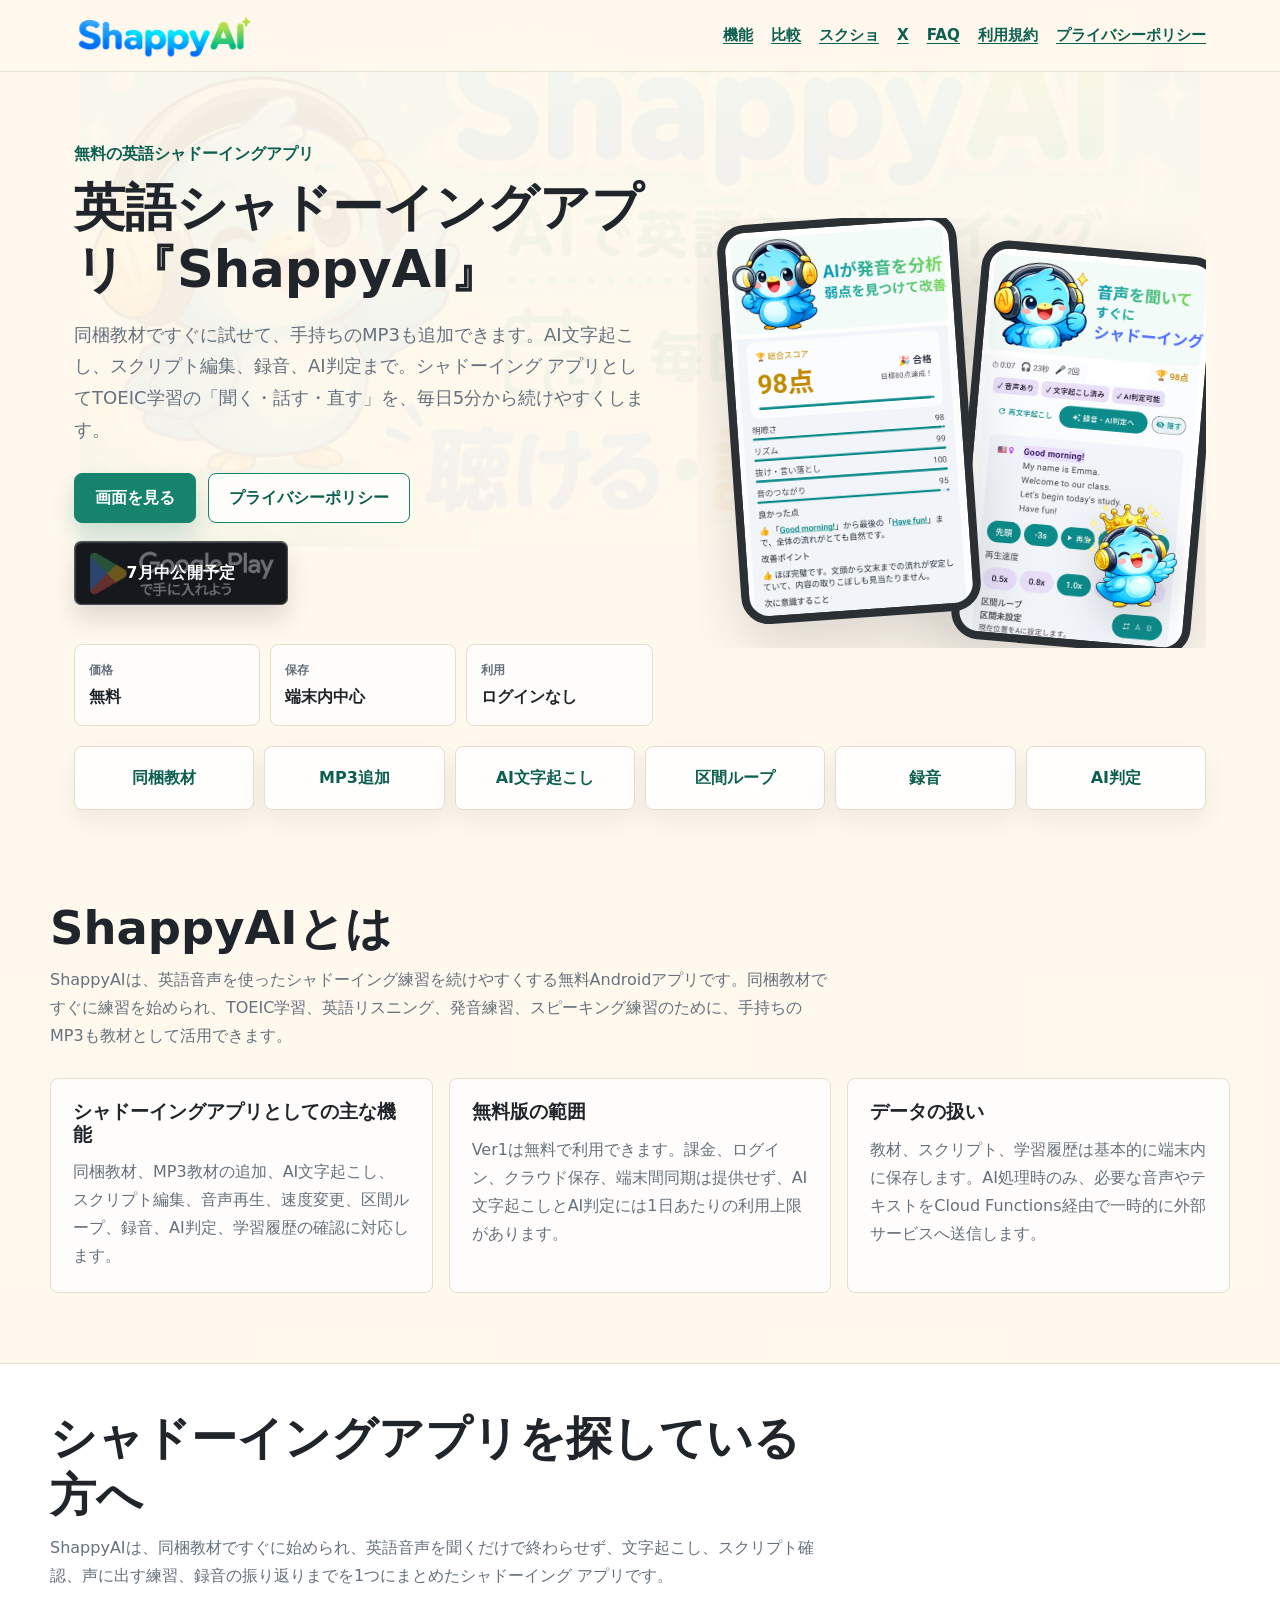
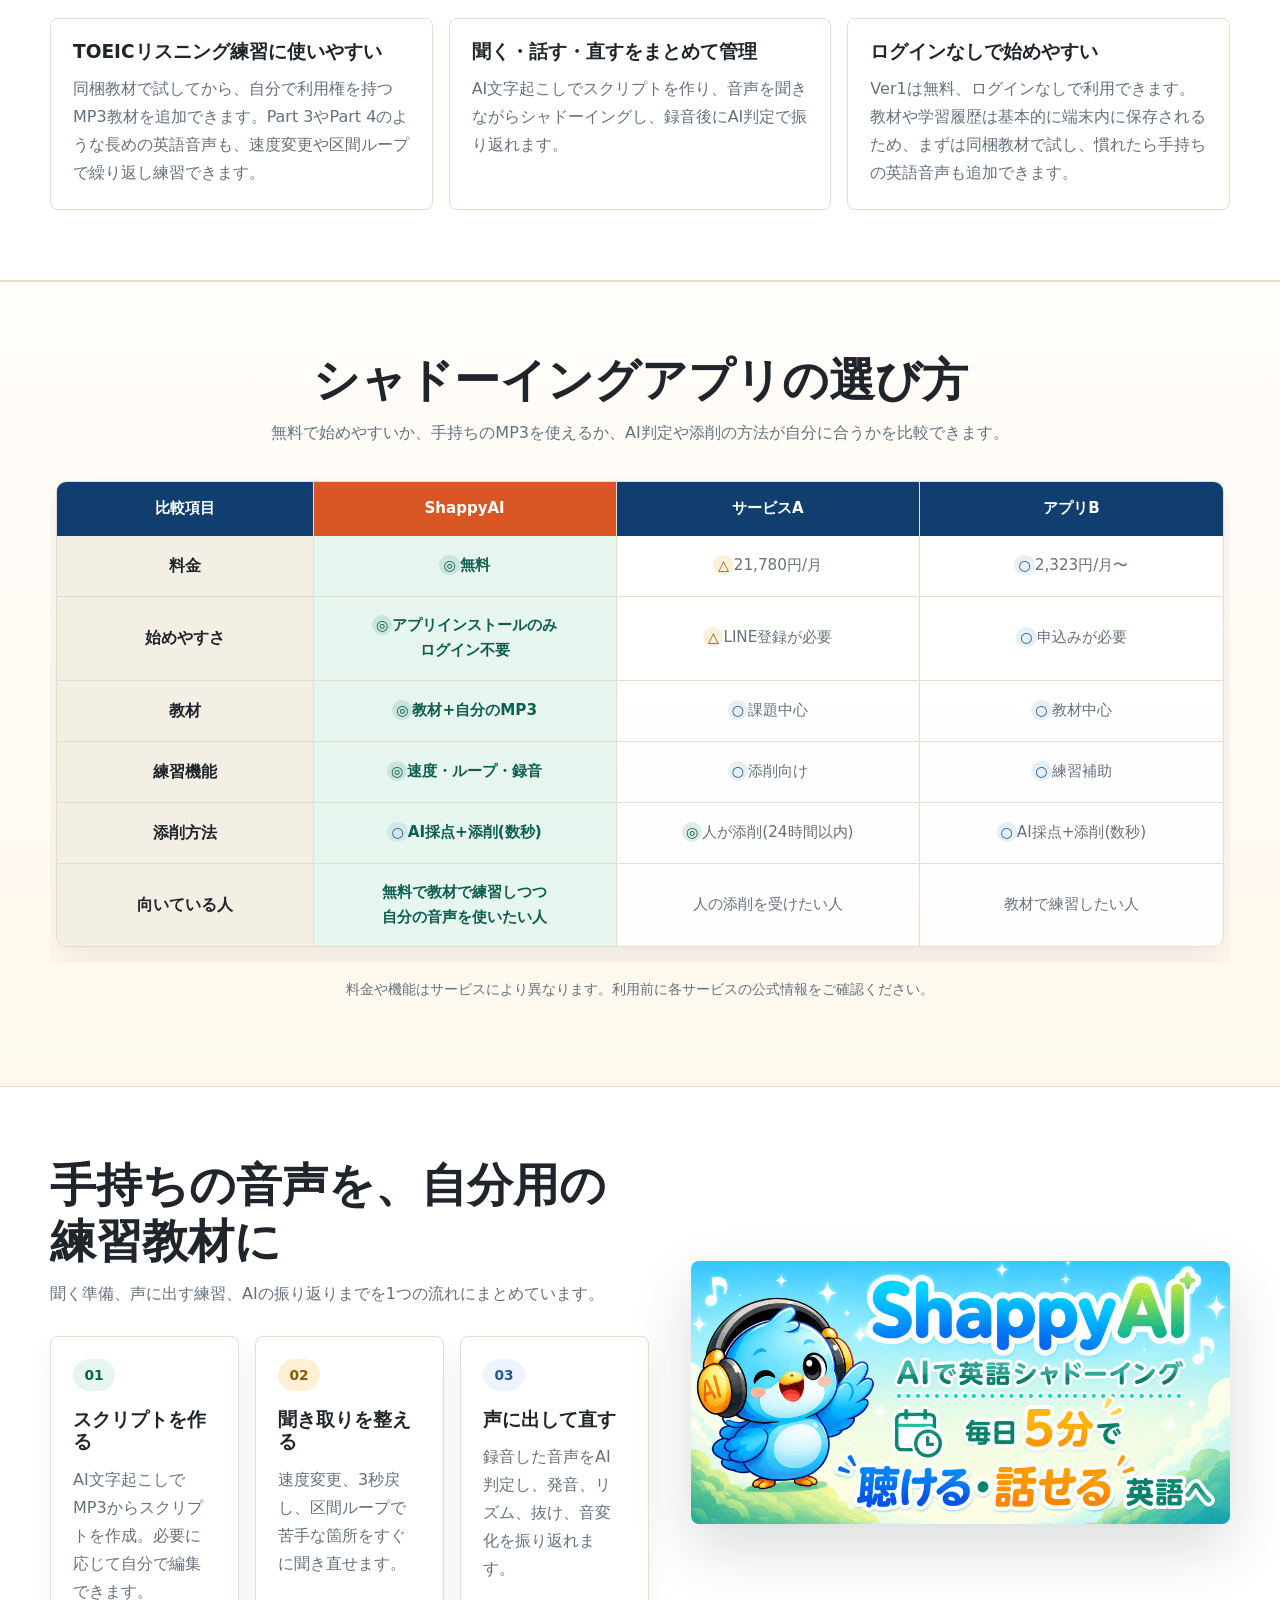
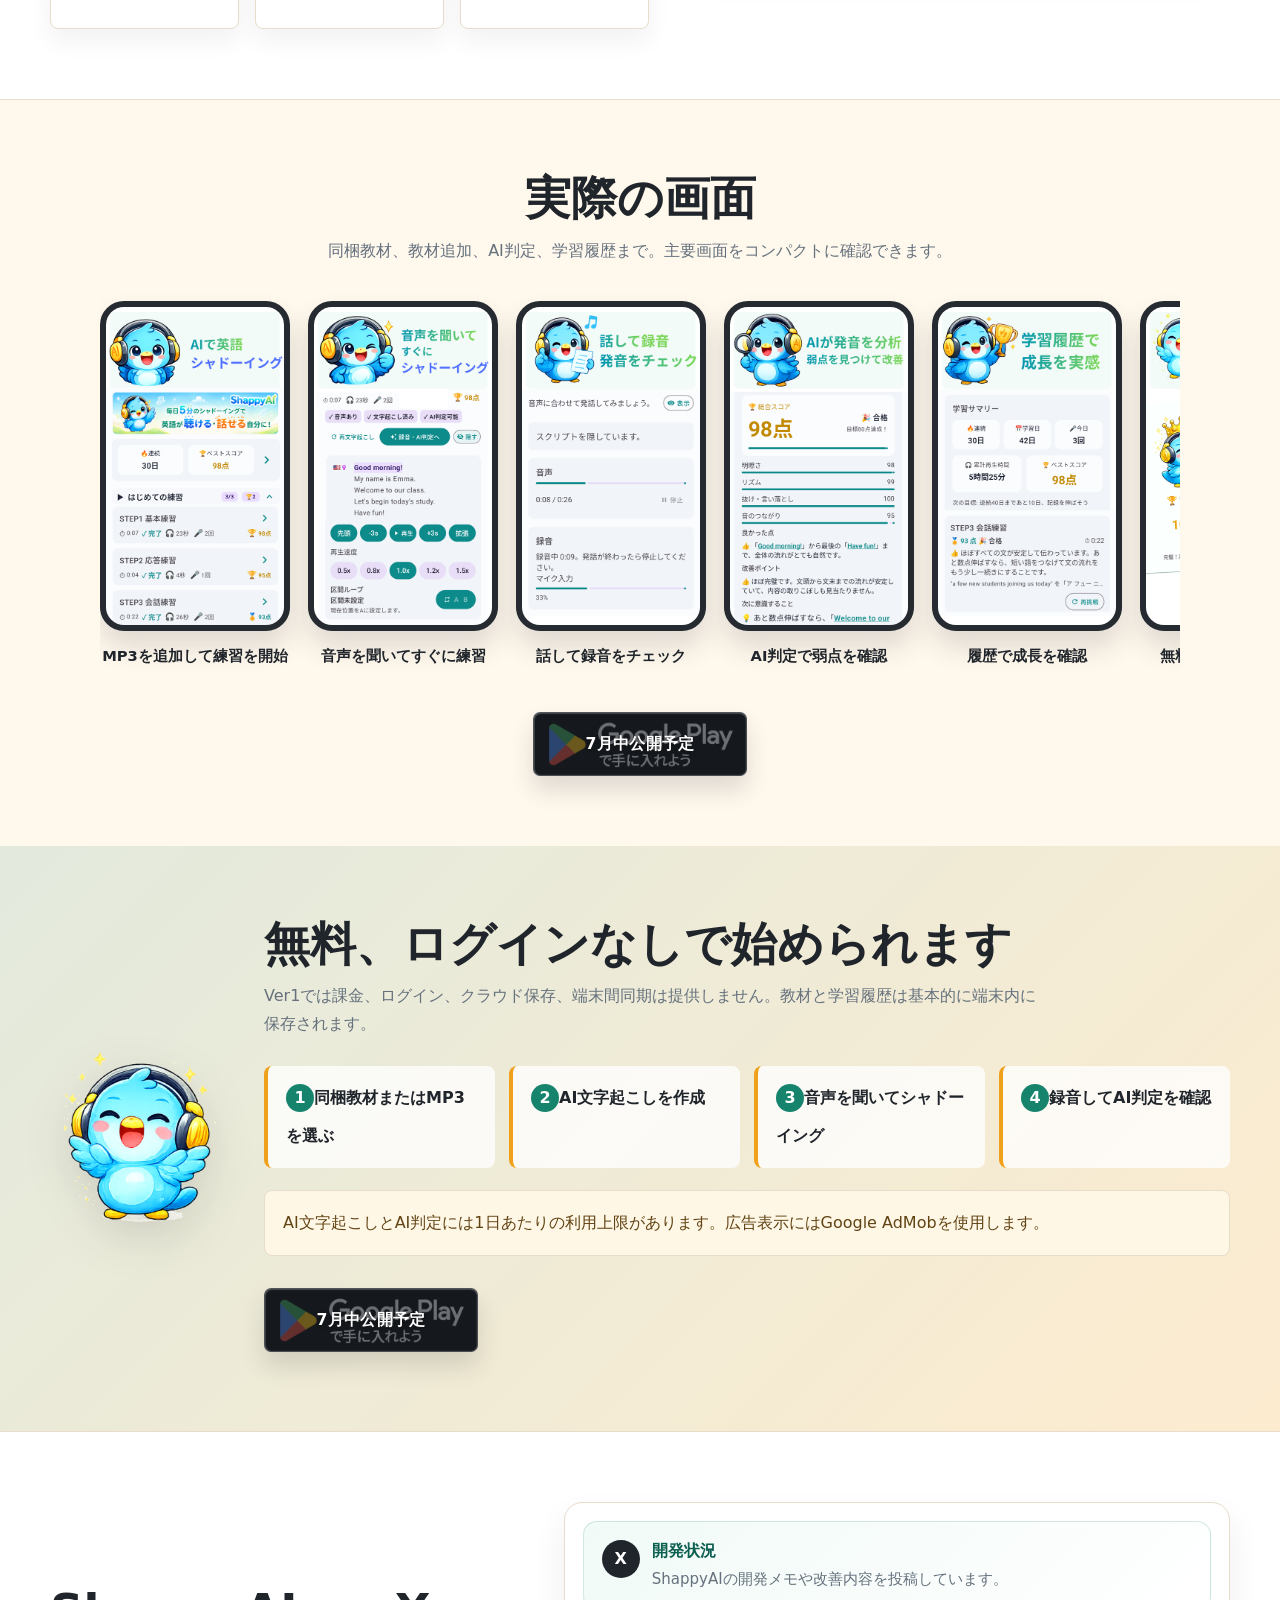
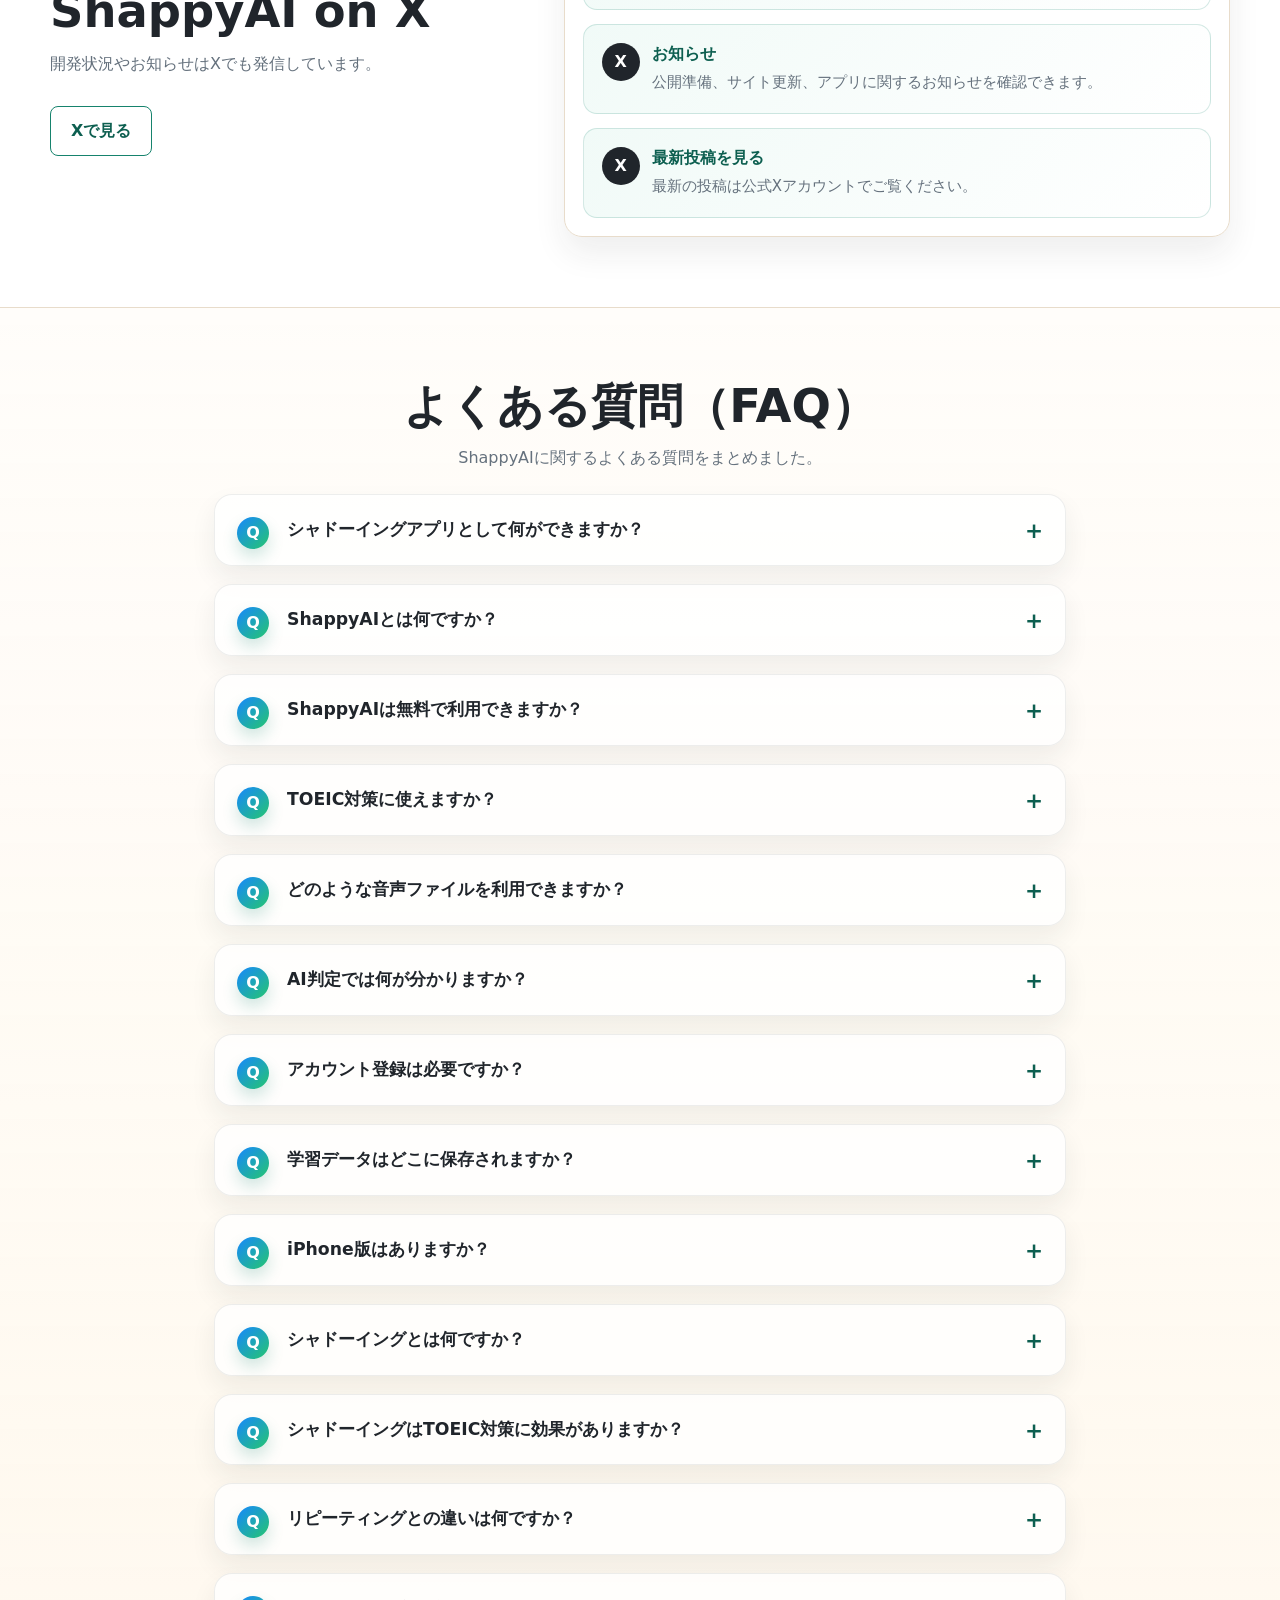
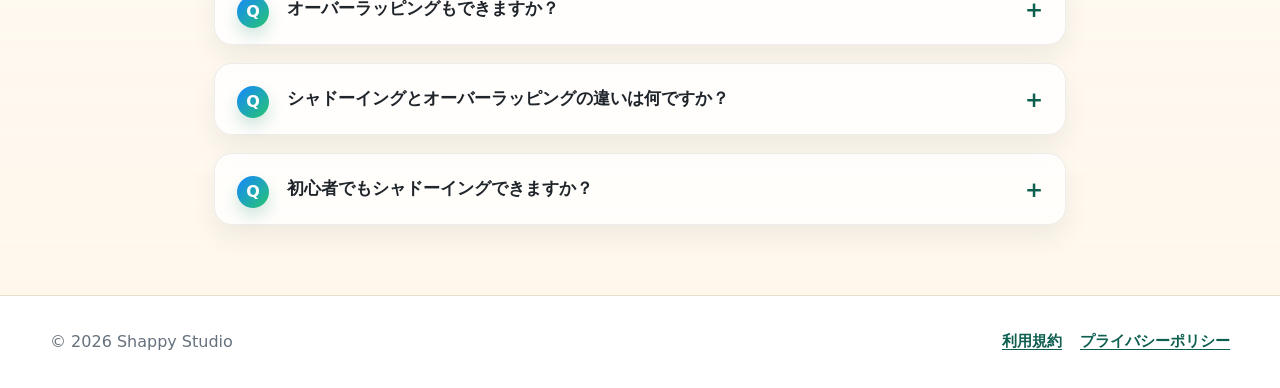
==== index.html @ b1303ec5 "Google Play公開予定バッジを追加" ====
<!doctype html>
<html lang="ja">
  <head>
    <meta charset="utf-8">
    <meta name="viewport" content="width=device-width, initial-scale=1">
    <title>無料の英語シャドーイングアプリ ShappyAI | AI判定でリスニング練習</title>
    <meta name="description" content="ShappyAIは、同梱教材やMP3で英語シャドーイングを練習できる無料アプリです。AI判定を活用しながらリスニング力や発音を改善できます。TOEIC・英検・TOEFLなどの英語学習にも活用できます。">
    <meta name="keywords" content="シャドーイングアプリ, シャドーイング アプリ, 英語シャドーイング, TOEICリスニング, 英語リスニングアプリ">
    <link rel="canonical" href="https://shappyai.github.io/site/">
    <link rel="icon" type="image/png" href="favicon.png">
    <meta property="og:type" content="website">
    <meta property="og:site_name" content="ShappyAI">
    <meta property="og:title" content="ShappyAI | 英語シャドーイング練習アプリ">
    <meta property="og:description" content="MP3教材で英語シャドーイング。AI文字起こし、録音、AI判定でTOEICリスニング練習を続けやすくします。">
    <meta property="og:url" content="https://shappyai.github.io/site/">
    <meta property="og:image" content="https://shappyai.github.io/site/assets/feature_graphic.png">
    <meta property="og:image:width" content="1024">
    <meta property="og:image:height" content="500">
    <meta name="twitter:card" content="summary_large_image">
    <meta name="twitter:title" content="ShappyAI | 英語シャドーイング練習アプリ">
    <meta name="twitter:description" content="MP3教材で英語シャドーイング。AI文字起こし、録音、AI判定でTOEICリスニング練習を続けやすくします。">
    <meta name="twitter:image" content="https://shappyai.github.io/site/assets/feature_graphic.png">
    <link rel="stylesheet" href="styles.css">
    <script type="application/ld+json">
      {
        "@context": "https://schema.org",
        "@graph": [
          {
            "@type": "Organization",
            "@id": "https://shappyai.github.io/site/#organization",
            "name": "Shappy Studio",
            "url": "https://shappyai.github.io/site/",
            "logo": "https://shappyai.github.io/site/assets/logo_full.png",
            "email": "shappyai@outlook.com"
          },
          {
            "@type": "WebSite",
            "@id": "https://shappyai.github.io/site/#website",
            "name": "ShappyAI",
            "url": "https://shappyai.github.io/site/",
            "publisher": {
              "@id": "https://shappyai.github.io/site/#organization"
            },
            "inLanguage": "ja"
          },
          {
            "@type": "SoftwareApplication",
            "@id": "https://shappyai.github.io/site/#app",
            "name": "ShappyAI",
            "applicationCategory": "EducationalApplication",
            "operatingSystem": "Android",
            "url": "https://shappyai.github.io/site/",
            "image": "https://shappyai.github.io/site/assets/feature_graphic.png",
            "description": "ShappyAIは、同梱教材やMP3教材を使った英語シャドーイング練習を補助する無料Androidアプリです。AI文字起こし、スクリプト編集、録音、AI判定、学習履歴に対応し、TOEICリスニング学習にも活用できます。",
            "keywords": "シャドーイングアプリ, シャドーイング アプリ, 英語シャドーイング, TOEICリスニング, 英語リスニング",
            "offers": {
              "@type": "Offer",
              "price": "0",
              "priceCurrency": "JPY"
            },
            "publisher": {
              "@id": "https://shappyai.github.io/site/#organization"
            }
          },
          {
            "@type": "FAQPage",
            "@id": "https://shappyai.github.io/site/#faq",
            "mainEntity": [
              {
                "@type": "Question",
                "name": "シャドーイングアプリとして何ができますか？",
                "acceptedAnswer": {
                  "@type": "Answer",
                  "text": "ShappyAIでは、同梱教材、MP3教材の追加、AI文字起こし、スクリプト編集、速度変更、区間ループ、録音、AI判定、学習履歴の確認ができます。英語シャドーイング練習やTOEICリスニング学習を続けやすくするためのアプリです。"
                }
              },
              {
                "@type": "Question",
                "name": "ShappyAIとは何ですか？",
                "acceptedAnswer": {
                  "@type": "Answer",
                  "text": "ShappyAIは、英語シャドーイング練習をサポートするAndroidアプリです。同梱教材ですぐに試せて、MP3教材の追加、AI文字起こし、スクリプト編集、録音、AI判定を利用できます。"
                }
              },
              {
                "@type": "Question",
                "name": "ShappyAIは無料で利用できますか？",
                "acceptedAnswer": {
                  "@type": "Answer",
                  "text": "はい。Ver1は無料で利用できます。AI文字起こしとAI判定には1日あたりの利用上限があります。"
                }
              },
              {
                "@type": "Question",
                "name": "TOEIC対策に使えますか？",
                "acceptedAnswer": {
                  "@type": "Answer",
                  "text": "はい。TOEICのリスニング学習やシャドーイング練習に活用できます。公式問題集や自分で権利を持つ英語音声を教材として利用できます。"
                }
              },
              {
                "@type": "Question",
                "name": "シャドーイングとは何ですか？",
                "acceptedAnswer": {
                  "@type": "Answer",
                  "text": "シャドーイングは、英語音声を聞きながら少し遅れて真似して発話する学習方法です。リスニング力、発音、英語のリズムや音のつながりを身につける練習として広く利用されています。"
                }
              },
              {
                "@type": "Question",
                "name": "シャドーイングとオーバーラッピングの違いは何ですか？",
                "acceptedAnswer": {
                  "@type": "Answer",
                  "text": "オーバーラッピングは、スクリプトを見ながら英語音声に重ねて発話する練習です。シャドーイングは、音声を聞きながら少し遅れて発話する練習です。まずオーバーラッピングで音やリズムに慣れてから、シャドーイングに進むと練習しやすくなります。"
                }
              },
              {
                "@type": "Question",
                "name": "オーバーラッピングもできますか？",
                "acceptedAnswer": {
                  "@type": "Answer",
                  "text": "はい。ShappyAIでは音声を再生しながらスクリプトを確認できるため、オーバーラッピング練習にも活用できます。速度変更や区間ループを使えば、苦手な英文を繰り返し練習しやすくなります。"
                }
              }
            ]
          }
        ]
      }
    </script>
  </head>
  <body>
    <header class="site-header">
      <nav class="nav" aria-label="メインナビゲーション">
        <a class="brand" href="./">
          <img src="assets/logo_full.png" width="1627" height="424" alt="ShappyAI">
        </a>
        <div class="nav-links">
          <a href="#features">機能</a>
          <a href="#comparison">比較</a>
          <a href="#screenshots">スクショ</a>
          <a href="#x-feed">X</a>
          <a href="#faq">FAQ</a>
          <a href="terms/">利用規約</a>
          <a href="privacy/">プライバシーポリシー</a>
        </div>
      </nav>
    </header>

    <main>
      <section class="hero">
        <div class="hero-copy">
          <div class="eyebrow">無料の英語シャドーイングアプリ</div>
          <h1>英語シャドーイングアプリ『ShappyAI』</h1>
          <p class="lead">同梱教材ですぐに試せて、手持ちのMP3も追加できます。AI文字起こし、スクリプト編集、録音、AI判定まで。シャドーイング アプリとしてTOEIC学習の「聞く・話す・直す」を、毎日5分から続けやすくします。</p>
          <div class="hero-actions">
            <a class="button primary" href="#screenshots">画面を見る</a>
            <a class="button secondary" href="privacy/">プライバシーポリシー</a>
          </div>
          <div class="play-badge play-badge-hero" aria-label="Google Playで7月中公開予定">
            <img src="assets/GetItOnGooglePlay.png" width="270" height="80" alt="Google Playで手に入れよう">
            <span>7月中公開予定</span>
          </div>
          <dl class="hero-facts" aria-label="ShappyAIの特徴">
            <div><dt>価格</dt><dd>無料</dd></div>
            <div><dt>保存</dt><dd>端末内中心</dd></div>
            <div><dt>利用</dt><dd>ログインなし</dd></div>
          </dl>
        </div>
        <div class="phone-showcase" aria-label="ShappyAIのアプリ画面">
          <img class="phone phone-back" src="assets/screenshot_2.png" width="1080" height="1920" alt="音声を聞いてシャドーイングする画面">
          <img class="phone phone-front" src="assets/screenshot_4.png" width="1080" height="1920" alt="AI判定でシャドーイング結果を確認する画面">
          <img class="mascot mascot-perfect" src="assets/character_result_perfect.png" width="360" height="360" alt="">
        </div>
      </section>

      <section class="feature-strip" aria-label="主要ポイント">
        <div>同梱教材</div>
        <div>MP3追加</div>
        <div>AI文字起こし</div>
        <div>区間ループ</div>
        <div>録音</div>
        <div>AI判定</div>
      </section>

      <section class="section seo-section" aria-labelledby="about-shappyai">
        <div class="section-inner">
          <div class="section-title">
            <h2 id="about-shappyai">ShappyAIとは</h2>
            <p>ShappyAIは、英語音声を使ったシャドーイング練習を続けやすくする無料Androidアプリです。同梱教材ですぐに練習を始められ、TOEIC学習、英語リスニング、発音練習、スピーキング練習のために、手持ちのMP3も教材として活用できます。</p>
          </div>
          <div class="info-grid">
            <article class="info-card">
              <h3>シャドーイングアプリとしての主な機能</h3>
              <p>同梱教材、MP3教材の追加、AI文字起こし、スクリプト編集、音声再生、速度変更、区間ループ、録音、AI判定、学習履歴の確認に対応します。</p>
            </article>
            <article class="info-card">
              <h3>無料版の範囲</h3>
              <p>Ver1は無料で利用できます。課金、ログイン、クラウド保存、端末間同期は提供せず、AI文字起こしとAI判定には1日あたりの利用上限があります。</p>
            </article>
            <article class="info-card">
              <h3>データの扱い</h3>
              <p>教材、スクリプト、学習履歴は基本的に端末内に保存します。AI処理時のみ、必要な音声やテキストをCloud Functions経由で一時的に外部サービスへ送信します。</p>
            </article>
          </div>
        </div>
      </section>

      <section class="section surface seo-section" aria-labelledby="shadowing-app">
        <div class="section-inner">
          <div class="section-title">
            <h2 id="shadowing-app">シャドーイングアプリを探している方へ</h2>
            <p>ShappyAIは、同梱教材ですぐに始められ、英語音声を聞くだけで終わらせず、文字起こし、スクリプト確認、声に出す練習、録音の振り返りまでを1つにまとめたシャドーイング アプリです。</p>
          </div>
          <div class="info-grid">
            <article class="info-card">
              <h3>TOEICリスニング練習に使いやすい</h3>
              <p>同梱教材で試してから、自分で利用権を持つMP3教材を追加できます。Part 3やPart 4のような長めの英語音声も、速度変更や区間ループで繰り返し練習できます。</p>
            </article>
            <article class="info-card">
              <h3>聞く・話す・直すをまとめて管理</h3>
              <p>AI文字起こしでスクリプトを作り、音声を聞きながらシャドーイングし、録音後にAI判定で振り返れます。</p>
            </article>
            <article class="info-card">
              <h3>ログインなしで始めやすい</h3>
              <p>Ver1は無料、ログインなしで利用できます。教材や学習履歴は基本的に端末内に保存されるため、まずは同梱教材で試し、慣れたら手持ちの英語音声も追加できます。</p>
            </article>
          </div>
        </div>
      </section>

      <section id="comparison" class="section comparison-section" aria-labelledby="comparison-title">
        <div class="section-inner">
          <div class="section-title center">
            <h2 id="comparison-title">シャドーイングアプリの選び方</h2>
            <p>無料で始めやすいか、手持ちのMP3を使えるか、AI判定や添削の方法が自分に合うかを比較できます。</p>
          </div>
          <div class="comparison-table-wrap">
            <table class="comparison-table">
              <colgroup>
                <col class="comparison-col-item">
                <col class="comparison-col-shappy">
                <col class="comparison-col-other">
                <col class="comparison-col-other">
              </colgroup>
              <thead>
                <tr>
                  <th>比較項目</th>
                  <th class="is-shappy">ShappyAI</th>
                  <th>サービスA</th>
                  <th>アプリB</th>
                </tr>
              </thead>
              <tbody>
                <tr>
                  <th>料金</th>
                  <td class="is-shappy"><span class="comparison-mark best">◎</span>無料</td>
                  <td><span class="comparison-mark weak">△</span>21,780円/月</td>
                  <td><span class="comparison-mark ok">○</span>2,323円/月〜</td>
                </tr>
                <tr>
                  <th>始めやすさ</th>
                  <td class="is-shappy"><span class="comparison-mark best">◎</span>アプリインストールのみ<br />ログイン不要</td>
                  <td><span class="comparison-mark weak">△</span>LINE登録が必要</td>
                  <td><span class="comparison-mark ok">○</span>申込みが必要</td>
                </tr>
                <tr>
                  <th>教材</th>
                  <td class="is-shappy"><span class="comparison-mark best">◎</span>教材+自分のMP3</td>
                  <td><span class="comparison-mark ok">○</span>課題中心</td>
                  <td><span class="comparison-mark ok">○</span>教材中心</td>
                </tr>
                <tr>
                  <th>練習機能</th>
                  <td class="is-shappy"><span class="comparison-mark best">◎</span>速度・ループ・録音</td>
                  <td><span class="comparison-mark ok">○</span>添削向け</td>
                  <td><span class="comparison-mark ok">○</span>練習補助</td>
                </tr>
                <tr>
                  <th>添削方法</th>
                  <td class="is-shappy"><span class="comparison-mark ok">○</span>AI採点+添削(数秒)</td>
                  <td><span class="comparison-mark best">◎</span>人が添削(24時間以内)</td>
                  <td><span class="comparison-mark ok">○</span>AI採点+添削(数秒)</td>
                </tr>
                <tr>
                  <th>向いている人</th>
                  <td class="is-shappy">無料で教材で練習しつつ<br />自分の音声を使いたい人</td>
                  <td>人の添削を受けたい人</td>
                  <td>教材で練習したい人</td>
                </tr>
              </tbody>
            </table>
          </div>
          <p class="comparison-note">料金や機能はサービスにより異なります。利用前に各サービスの公式情報をご確認ください。</p>
        </div>
      </section>

      <section id="features" class="section surface">
        <div class="section-inner split">
          <div>
            <div class="section-title">
              <h2>手持ちの音声を、自分用の練習教材に</h2>
              <p>聞く準備、声に出す練習、AIの振り返りまでを1つの流れにまとめています。</p>
            </div>
            <div class="feature-grid">
              <article class="feature-card">
                <span class="feature-icon">01</span>
                <h3>スクリプトを作る</h3>
                <p>AI文字起こしでMP3からスクリプトを作成。必要に応じて自分で編集できます。</p>
              </article>
              <article class="feature-card">
                <span class="feature-icon">02</span>
                <h3>聞き取りを整える</h3>
                <p>速度変更、3秒戻し、区間ループで苦手な箇所をすぐに聞き直せます。</p>
              </article>
              <article class="feature-card">
                <span class="feature-icon">03</span>
                <h3>声に出して直す</h3>
                <p>録音した音声をAI判定し、発音、リズム、抜け、音変化を振り返れます。</p>
              </article>
            </div>
          </div>
          <figure class="feature-figure">
            <img src="assets/feature_graphic.png" width="1024" height="500" alt="ShappyAIのPlayストア用フィーチャーグラフィック">
          </figure>
        </div>
      </section>

      <section id="screenshots" class="section screenshots-section">
        <div class="section-inner">
          <div class="section-title center">
            <h2>実際の画面</h2>
            <p>同梱教材、教材追加、AI判定、学習履歴まで。主要画面をコンパクトに確認できます。</p>
          </div>
          <div class="screenshot-rail">
            <figure class="screenshot-card">
              <img src="assets/screenshot_1.png" width="1080" height="1920" alt="教材一覧画面">
              <figcaption>MP3を追加して練習を開始</figcaption>
            </figure>
            <figure class="screenshot-card">
              <img src="assets/screenshot_2.png" width="1080" height="1920" alt="シャドーイング練習画面">
              <figcaption>音声を聞いてすぐに練習</figcaption>
            </figure>
            <figure class="screenshot-card">
              <img src="assets/screenshot_3.png" width="1080" height="1920" alt="録音画面">
              <figcaption>話して録音をチェック</figcaption>
            </figure>
            <figure class="screenshot-card">
              <img src="assets/screenshot_4.png" width="1080" height="1920" alt="AI判定画面">
              <figcaption>AI判定で弱点を確認</figcaption>
            </figure>
            <figure class="screenshot-card">
              <img src="assets/screenshot_5.png" width="1080" height="1920" alt="学習履歴画面">
              <figcaption>履歴で成長を確認</figcaption>
            </figure>
            <figure class="screenshot-card">
              <img src="assets/screenshot_6.png" width="1080" height="1920" alt="無料で始める紹介画面">
              <figcaption>無料で今日から習慣化</figcaption>
            </figure>
            <figure class="screenshot-card">
              <img src="assets/screenshot_7.png" width="512" height="896" alt="無料で英語習慣を始める紹介画面">
              <figcaption>無料で始めやすい案内</figcaption>
            </figure>
            <figure class="screenshot-card">
              <img src="assets/screenshot_8.png" width="512" height="896" alt="初回24時間ボーナスの案内画面">
              <figcaption>初回ボーナスで練習開始</figcaption>
            </figure>
          </div>
          <div class="play-badge-row">
            <div class="play-badge" aria-label="Google Playで7月中公開予定">
              <img src="assets/GetItOnGooglePlay.png" width="270" height="80" alt="Google Playで手に入れよう">
              <span>7月中公開予定</span>
            </div>
          </div>
        </div>
      </section>

      <section id="flow" class="section closing">
        <div class="section-inner closing-inner">
          <img class="closing-mascot" src="assets/character_streak_milestone.png" width="360" height="360" alt="">
          <div>
            <div class="section-title">
              <h2>無料、ログインなしで始められます</h2>
              <p>Ver1では課金、ログイン、クラウド保存、端末間同期は提供しません。教材と学習履歴は基本的に端末内に保存されます。</p>
            </div>
            <div class="steps">
              <div class="step">同梱教材またはMP3を選ぶ</div>
              <div class="step">AI文字起こしを作成</div>
              <div class="step">音声を聞いてシャドーイング</div>
              <div class="step">録音してAI判定を確認</div>
            </div>
            <p class="note">AI文字起こしとAI判定には1日あたりの利用上限があります。広告表示にはGoogle AdMobを使用します。</p>
            <div class="play-badge play-badge-closing" aria-label="Google Playで7月中公開予定">
              <img src="assets/GetItOnGooglePlay.png" width="270" height="80" alt="Google Playで手に入れよう">
              <span>7月中公開予定</span>
            </div>
          </div>
        </div>
      </section>

      <section class="section x-section" id="x-feed">
        <div class="section-inner x-inner">
          <div>
            <div class="section-title">
              <h2>ShappyAI on X</h2>
              <p>開発状況やお知らせはXでも発信しています。</p>
            </div>
            <a class="button secondary" href="https://x.com/shappyai" target="_blank" rel="noopener noreferrer">Xで見る</a>
          </div>
          <div class="x-timeline-card">
            <a class="x-post-card" href="https://x.com/shappyai" target="_blank" rel="noopener noreferrer">
              <span class="x-post-label">X</span>
              <strong>開発状況</strong>
              <span>ShappyAIの開発メモや改善内容を投稿しています。</span>
            </a>
            <a class="x-post-card" href="https://x.com/shappyai" target="_blank" rel="noopener noreferrer">
              <span class="x-post-label">X</span>
              <strong>お知らせ</strong>
              <span>公開準備、サイト更新、アプリに関するお知らせを確認できます。</span>
            </a>
            <a class="x-post-card" href="https://x.com/shappyai" target="_blank" rel="noopener noreferrer">
              <span class="x-post-label">X</span>
              <strong>最新投稿を見る</strong>
              <span>最新の投稿は公式Xアカウントでご覧ください。</span>
            </a>
          </div>
        </div>
      </section>

      <section class="section faq-section" id="faq">
        <div class="section-inner">
          <div class="section-title center">
            <h2>よくある質問（FAQ）</h2>
            <p>ShappyAIに関するよくある質問をまとめました。</p>
          </div>

          <div class="faq-list">

            <details class="faq-item">
              <summary>シャドーイングアプリとして何ができますか？</summary>
              <p>
                ShappyAIでは、MP3教材の追加、AI文字起こし、スクリプト編集、速度変更、区間ループ、録音、AI判定、学習履歴の確認ができます。
                英語シャドーイング練習やTOEICリスニング学習を続けやすくするためのアプリです。
              </p>
            </details>

            <details class="faq-item">
              <summary>ShappyAIとは何ですか？</summary>
              <p>
                ShappyAIは、英語シャドーイング練習をサポートするAndroidアプリです。
                同梱教材ですぐに試せて、MP3教材の追加、AI文字起こし、スクリプト編集、録音、AI判定を利用できます。
              </p>
            </details>

            <details class="faq-item">
              <summary>ShappyAIは無料で利用できますか？</summary>
              <p>
                はい。Ver1は無料で利用できます。
                AI文字起こしとAI判定には1日あたりの利用上限があります。
              </p>
            </details>

            <details class="faq-item">
              <summary>TOEIC対策に使えますか？</summary>
              <p>
                はい。TOEICのリスニング学習やシャドーイング練習に活用できます。
                公式問題集や自分で権利を持つ英語音声を教材として利用できます。
              </p>
            </details>

            <details class="faq-item">
              <summary>どのような音声ファイルを利用できますか？</summary>
              <p>
                同梱教材に加えて、MP3形式の音声ファイルを利用できます。
                利用する音声については、ユーザー自身が利用権を持つ教材を使用してください。
              </p>
            </details>

            <details class="faq-item">
              <summary>AI判定では何が分かりますか？</summary>
              <p>
                録音結果とスクリプトをもとに、シャドーイング結果の振り返りを支援します。
                聞き取りやすさや改善ポイントの確認に利用できます。
              </p>
            </details>

            <details class="faq-item">
              <summary>アカウント登録は必要ですか？</summary>
              <p>
                Ver1ではアカウント登録は不要です。
                ログインなしで利用できます。
              </p>
            </details>

            <details class="faq-item">
              <summary>学習データはどこに保存されますか？</summary>
              <p>
                教材、スクリプト、学習履歴は基本的に端末内へ保存されます。
                AI処理が必要な場合のみ、必要なデータを一時的に送信します。
              </p>
            </details>

            <details class="faq-item">
              <summary>iPhone版はありますか？</summary>
              <p>
                現在はAndroid版を提供しています。
                今後の対応については未定です。
              </p>
            </details>
                      
            <details class="faq-item">
              <summary>シャドーイングとは何ですか？</summary>
              <p>
                シャドーイングは、英語音声を聞きながら少し遅れて真似して発話する学習方法です。
                リスニング力、発音、英語のリズムや音のつながりを身につける練習として広く利用されています。
              </p>
            </details>

            <details class="faq-item">
              <summary>シャドーイングはTOEIC対策に効果がありますか？</summary>
              <p>
                シャドーイングはTOEICリスニング対策として人気のある学習方法です。
                英語を英語のまま理解する力を鍛えやすく、「Part 3」や「Part 4」の聞き取り練習にも活用できます。
              </p>
            </details>

            <details class="faq-item">
              <summary>リピーティングとの違いは何ですか？</summary>
              <p>
                リピーティングは音声を一度止めてから繰り返す練習です。
                シャドーイングは音声を止めずに追いかけながら発話するため、より実践的なリスニング練習になります。
              </p>
            </details>

            <details class="faq-item">
              <summary>オーバーラッピングもできますか？</summary>
              <p>
                はい。ShappyAIでは音声を再生しながらスクリプトを確認できるため、オーバーラッピング練習にも活用できます。
                速度変更や区間ループを使えば、苦手な英文を繰り返し練習しやすくなります。
              </p>
            </details>

            <details class="faq-item">
              <summary>シャドーイングとオーバーラッピングの違いは何ですか？</summary>
              <p>
                オーバーラッピングは、スクリプトを見ながら英語音声に重ねて発話する練習です。
                シャドーイングは、音声を聞きながら少し遅れて発話する練習です。
                まずオーバーラッピングで音やリズムに慣れてから、シャドーイングに進むと練習しやすくなります。
              </p>
            </details>

            <details class="faq-item">
              <summary>初心者でもシャドーイングできますか？</summary>
              <p>
                はい。最初は速度変更や区間ループを利用しながら、短い音声から始めるのがおすすめです。
                慣れてきたら通常速度で練習すると効果的です。
              </p>
            </details>
          </div>
        </div>
      </section>
    </main>

    <footer class="site-footer">
      <div class="footer-inner">
        <div>&copy; 2026 Shappy Studio</div>
        <div class="nav-links">
          <a href="terms/">利用規約</a>
          <a href="privacy/">プライバシーポリシー</a>
        </div>
      </div>
    </footer>
  </body>
</html>
---- styles.css ----
:root {
  color-scheme: light;
  --bg: #fff8ed;
  --surface: #ffffff;
  --surface-soft: #f4efe5;
  --text: #20252b;
  --muted: #65717d;
  --brand: #16836d;
  --brand-strong: #0d5f50;
  --accent: #f0a11b;
  --rose: #d85b78;
  --sky: #2e86c1;
  --line: #e8dccb;
  --shadow: 0 24px 60px rgba(32, 37, 43, 0.16);
}

* {
  box-sizing: border-box;
}

html {
  scroll-behavior: smooth;
  overflow-x: hidden;
}

body {
  width: 100%;
  margin: 0;
  overflow-x: hidden;
  background:
    linear-gradient(180deg, rgba(255, 248, 237, 0.95), rgba(255, 248, 237, 1) 38%),
    url("assets/feature_graphic.png") top center / min(1120px, 100vw) auto no-repeat;
  color: var(--text);
  font-family: system-ui, -apple-system, BlinkMacSystemFont, "Segoe UI", sans-serif;
  line-height: 1.75;
}

a {
  color: var(--brand-strong);
  text-decoration-thickness: 0.08em;
  text-underline-offset: 0.18em;
}

.site-header {
  position: sticky;
  top: 0;
  z-index: 20;
  border-bottom: 1px solid rgba(232, 220, 203, 0.82);
  background: rgba(255, 248, 237, 0.9);
  backdrop-filter: blur(16px);
}

.nav {
  display: flex;
  align-items: center;
  justify-content: space-between;
  max-width: 1180px;
  margin: 0 auto;
  padding: 12px 24px;
  gap: 18px;
}

.brand {
  display: inline-flex;
  align-items: center;
  color: var(--text);
  text-decoration: none;
}

.brand img {
  display: block;
  width: 180px;
  max-height: 48px;
  height: auto;
  object-fit: contain;
}

.nav-links {
  display: flex;
  flex-wrap: wrap;
  gap: 18px;
  font-size: 0.95rem;
  font-weight: 700;
}

.hero {
  display: grid;
  grid-template-columns: minmax(0, 1fr) minmax(300px, 0.88fr);
  align-items: center;
  gap: 44px;
  max-width: 1180px;
  min-height: 680px;
  margin: 0 auto;
  padding: 68px 24px 42px;
}

.hero-copy {
  position: relative;
  min-width: 0;
  z-index: 2;
}

.eyebrow {
  color: var(--brand-strong);
  font-weight: 850;
}

h1,
h2,
h3 {
  margin: 0;
  line-height: 1.22;
}

h1 {
  margin-top: 8px;
  font-size: clamp(3.1rem, 8vw, 6.5rem);
}

.hero h1 {
  font-size: clamp(2.5rem, 4vw, 3.35rem);
}

.hero-title-line {
  white-space: nowrap;
}

h2 {
  font-size: clamp(1.9rem, 4vw, 2.9rem);
}

h3 {
  font-size: 1.16rem;
}

.lead {
  max-width: 620px;
  margin: 18px 0 0;
  color: var(--muted);
  font-size: 1.13rem;
  overflow-wrap: anywhere;
}

.hero-actions {
  display: flex;
  flex-wrap: wrap;
  gap: 12px;
  margin-top: 28px;
}

.button {
  display: inline-flex;
  align-items: center;
  justify-content: center;
  min-height: 46px;
  padding: 10px 20px;
  border-radius: 8px;
  border: 1px solid var(--brand);
  font-weight: 850;
  text-decoration: none;
}

.button.primary {
  background: var(--brand);
  color: #ffffff;
  box-shadow: 0 12px 24px rgba(22, 131, 109, 0.22);
}

.button.secondary {
  background: rgba(255, 255, 255, 0.78);
  color: var(--brand-strong);
}

.play-badge {
  position: relative;
  display: inline-block;
  overflow: hidden;
  width: min(214px, 100%);
  border-radius: 7px;
  box-shadow: 0 14px 24px rgba(32, 37, 43, 0.14);
}

.play-badge img {
  display: block;
  width: 100%;
  height: auto;
}

.play-badge span {
  position: absolute;
  inset: 0;
  display: grid;
  place-items: center;
  background: rgba(32, 37, 43, 0.66);
  color: #ffffff;
  font-size: 0.98rem;
  font-weight: 900;
  letter-spacing: 0.02em;
  text-shadow: 0 1px 4px rgba(0, 0, 0, 0.35);
}

.play-badge-hero {
  margin-top: 18px;
}

.play-badge-row {
  display: flex;
  justify-content: center;
  margin-top: 18px;
}

.play-badge-closing {
  margin-top: 16px;
}

.hero-facts {
  display: grid;
  grid-template-columns: repeat(3, minmax(0, 1fr));
  gap: 10px;
  margin: 30px 0 0;
}

.hero-facts div {
  padding: 14px;
  border: 1px solid var(--line);
  border-radius: 8px;
  background: rgba(255, 255, 255, 0.76);
}

.hero-facts dt {
  color: var(--muted);
  font-size: 0.78rem;
  font-weight: 800;
}

.hero-facts dd {
  margin: 2px 0 0;
  color: var(--text);
  font-weight: 850;
}

.phone-showcase {
  position: relative;
  min-height: 430px;
  overflow: hidden;
}

.phone {
  position: absolute;
  display: block;
  width: min(30vw, 240px);
  height: 400px;
  border: 8px solid #2b3035;
  border-radius: 28px;
  background: #2b3035;
  object-fit: cover;
  object-position: top center;
  box-shadow: var(--shadow);
}

.phone-back {
  right: 0;
  top: 30px;
  transform: rotate(5deg);
}

.phone-front {
  left: 32px;
  top: 0;
  z-index: 2;
  transform: rotate(-4deg);
}

.mascot {
  position: absolute;
  z-index: 3;
  width: 112px;
  height: auto;
  filter: drop-shadow(0 14px 20px rgba(32, 37, 43, 0.18));
}

.mascot-perfect {
  right: 18px;
  bottom: 38px;
}

.feature-strip {
  display: grid;
  grid-template-columns: repeat(6, minmax(0, 1fr));
  max-width: 1180px;
  margin: -22px auto 44px;
  padding: 0 24px;
  gap: 10px;
}

.feature-strip div {
  display: grid;
  min-height: 64px;
  place-items: center;
  border: 1px solid var(--line);
  border-radius: 8px;
  background: rgba(255, 255, 255, 0.88);
  color: var(--brand-strong);
  font-weight: 850;
  box-shadow: 0 12px 26px rgba(32, 37, 43, 0.07);
}

.section {
  padding: 70px 24px;
}

.section.surface {
  background: var(--surface);
  border-block: 1px solid var(--line);
}

.seo-section {
  padding-top: 46px;
}

.section-inner {
  max-width: 1180px;
  margin: 0 auto;
}

.split {
  display: grid;
  grid-template-columns: minmax(0, 1fr) minmax(320px, 0.9fr);
  align-items: center;
  gap: 42px;
}

.section-title {
  display: grid;
  gap: 10px;
  max-width: 780px;
  margin-bottom: 28px;
}

.section-title.center {
  margin-inline: auto;
  text-align: center;
}

.section-title p {
  margin: 0;
  color: var(--muted);
}

.feature-grid {
  display: grid;
  grid-template-columns: repeat(3, minmax(0, 1fr));
  gap: 16px;
}

.feature-card {
  min-height: 210px;
  padding: 22px;
  border: 1px solid var(--line);
  border-radius: 8px;
  background: var(--surface);
  box-shadow: 0 12px 24px rgba(32, 37, 43, 0.06);
}

.feature-card p {
  margin: 12px 0 0;
  color: var(--muted);
}

.feature-icon {
  display: inline-grid;
  place-items: center;
  width: 42px;
  height: 32px;
  margin-bottom: 18px;
  border-radius: 999px;
  background: #e7f5ef;
  color: var(--brand-strong);
  font-size: 0.86rem;
  font-weight: 900;
}

.feature-card:nth-child(2) .feature-icon {
  background: #fff0d4;
  color: #8a590c;
}

.feature-card:nth-child(3) .feature-icon {
  background: #eef4ff;
  color: #245a8a;
}

.info-grid {
  display: grid;
  grid-template-columns: repeat(3, minmax(0, 1fr));
  gap: 16px;
}

.info-card {
  padding: 22px;
  border: 1px solid var(--line);
  border-radius: 8px;
  background: rgba(255, 255, 255, 0.78);
}

.info-card p {
  margin: 12px 0 0;
  color: var(--muted);
}

.comparison-section {
  background:
    linear-gradient(180deg, rgba(255, 255, 255, 0.74), rgba(255, 248, 237, 0.92)),
    var(--bg);
  border-top: 1px solid var(--line);
}

.comparison-table-wrap {
  overflow-x: auto;
  padding: 6px 6px 16px;
  scrollbar-width: thin;
  -webkit-overflow-scrolling: touch;
}

.comparison-table {
  width: 100%;
  min-width: 760px;
  border-collapse: separate;
  border-spacing: 0;
  overflow: hidden;
  border: 1px solid var(--line);
  border-radius: 10px;
  background: rgba(255, 255, 255, 0.9);
  box-shadow: 0 18px 38px rgba(32, 37, 43, 0.08);
}

.comparison-col-item {
  width: 22%;
}

.comparison-col-shappy,
.comparison-col-other {
  width: 26%;
}

.comparison-table th,
.comparison-table td {
  padding: 16px 14px;
  border-right: 1px solid var(--line);
  border-bottom: 1px solid var(--line);
  text-align: center;
  vertical-align: middle;
}

.comparison-table th:last-child,
.comparison-table td:last-child {
  border-right: 0;
}

.comparison-table tr:last-child th,
.comparison-table tr:last-child td {
  border-bottom: 0;
}

.comparison-table thead th {
  background: #103f6f;
  color: #ffffff;
  font-size: 0.94rem;
  line-height: 1.45;
}

.comparison-table tbody th {
  width: 150px;
  background: #f4efe5;
  color: var(--text);
  font-weight: 850;
}

.comparison-table td {
  color: var(--muted);
  font-size: 0.95rem;
  line-height: 1.65;
}

.comparison-table .is-shappy {
  background: #e7f5ef;
  color: var(--brand-strong);
  font-weight: 850;
}

.comparison-table thead .is-shappy {
  background: #d95725;
  color: #ffffff;
}

.comparison-mark {
  display: inline-grid;
  width: 1.45em;
  height: 1.45em;
  margin: 0 auto 0.26em;
  place-items: center;
  border-radius: 999px;
  font-size: 0.92em;
  font-weight: 900;
  line-height: 1;
}

.comparison-mark.best {
  background: rgba(22, 131, 109, 0.14);
  color: var(--brand-strong);
}

.comparison-mark.ok {
  background: rgba(46, 134, 193, 0.12);
  color: #245a8a;
}

.comparison-mark.weak {
  background: rgba(240, 161, 27, 0.16);
  color: #8a590c;
}

.comparison-note {
  color: var(--muted);
  font-size: 0.88rem;
  margin-inline: auto;
  text-align: center;
}

.faq-section {
  background:
    linear-gradient(180deg, rgba(255, 255, 255, 0.72), rgba(255, 248, 237, 0.9)),
    var(--bg);
  border-top: 1px solid var(--line);
}

.faq-section .section-inner {
  max-width: 900px;
  padding-inline: 24px;
}

.faq-section .section-title {
  margin-bottom: 22px;
}

.faq-list {
  display: grid;
  gap: 18px;
  max-width: 900px;
  margin: 0 auto;
}

.faq-item {
  position: relative;
  padding: 22px 24px 22px 72px;
  border: 1px solid rgba(32, 37, 43, 0.08);
  border-radius: 18px;
  background: rgba(255, 255, 255, 0.78);
  box-shadow: 0 12px 26px rgba(32, 37, 43, 0.07);
}

.faq-item[open] {
  background: rgba(255, 255, 255, 0.92);
}

.faq-item::before {
  content: "Q";
  position: absolute;
  top: 22px;
  left: 22px;
  display: grid;
  width: 32px;
  height: 32px;
  place-items: center;
  border-radius: 999px;
  background: linear-gradient(135deg, #1687ff, #26c66f);
  color: #ffffff;
  font-weight: 900;
  box-shadow: 0 8px 16px rgba(22, 131, 109, 0.2);
}

.faq-item summary {
  display: block;
  margin: 0;
  padding-right: 30px;
  cursor: pointer;
  font-size: 1.08rem;
  font-weight: 850;
  line-height: 1.5;
  list-style: none;
}

.faq-item summary::-webkit-details-marker {
  display: none;
}

.faq-item summary::after {
  content: "+";
  position: absolute;
  top: 20px;
  right: 22px;
  color: var(--brand-strong);
  font-size: 1.35rem;
  font-weight: 850;
}

.faq-item[open] summary::after {
  content: "-";
}

.faq-item[open] summary {
  margin-bottom: 10px;
}

.faq-item p {
  margin: 0;
  color: #4b5563;
  line-height: 1.8;
}

.feature-figure {
  margin: 0;
}

.feature-figure img {
  display: block;
  width: 100%;
  height: auto;
  aspect-ratio: 1024 / 500;
  object-fit: contain;
  border-radius: 8px;
  box-shadow: var(--shadow);
}

.screenshots-section {
  overflow: hidden;
}

.screenshot-rail {
  display: flex;
  gap: 18px;
  align-items: start;
  overflow-x: auto;
  max-width: 1080px;
  margin: 0 auto;
  padding: 8px 8px 26px;
  scroll-snap-type: x mandatory;
}

.screenshot-card {
  flex: 0 0 clamp(150px, 16vw, 190px);
  scroll-snap-align: start;
  margin: 0;
}

.screenshot-card img {
  display: block;
  width: 100%;
  height: 330px;
  border: 6px solid #252b30;
  border-radius: 24px;
  background: #252b30;
  object-fit: cover;
  object-position: top center;
  box-shadow: 0 16px 28px rgba(32, 37, 43, 0.14);
}

.screenshot-card figcaption {
  margin-top: 12px;
  color: var(--text);
  font-size: 0.92rem;
  font-weight: 850;
  text-align: center;
}

.closing {
  background:
    linear-gradient(135deg, rgba(22, 131, 109, 0.12), rgba(240, 161, 27, 0.14)),
    var(--bg);
}

.closing-inner {
  display: grid;
  grid-template-columns: 180px minmax(0, 1fr);
  align-items: center;
  gap: 34px;
}

.closing-mascot {
  width: 180px;
  height: auto;
  filter: drop-shadow(0 14px 22px rgba(32, 37, 43, 0.14));
}

.x-section {
  background: var(--surface);
  border-top: 1px solid var(--line);
}

.x-inner {
  display: grid;
  grid-template-columns: minmax(0, 0.72fr) minmax(320px, 1fr);
  align-items: center;
  gap: 34px;
}

.x-timeline-card {
  display: grid;
  gap: 14px;
  padding: 18px;
  border: 1px solid var(--line);
  border-radius: 18px;
  background: rgba(255, 255, 255, 0.86);
  box-shadow: 0 16px 32px rgba(32, 37, 43, 0.08);
}

.x-post-card {
  display: grid;
  grid-template-columns: auto 1fr;
  gap: 4px 12px;
  padding: 18px;
  border: 1px solid rgba(22, 131, 109, 0.18);
  border-radius: 14px;
  background: linear-gradient(135deg, rgba(240, 250, 247, 0.95), rgba(255, 255, 255, 0.95));
  color: var(--text);
  text-decoration: none;
}

.x-post-card:hover {
  border-color: rgba(22, 131, 109, 0.42);
  transform: translateY(-1px);
}

.x-post-label {
  display: inline-flex;
  align-items: center;
  justify-content: center;
  grid-row: span 2;
  width: 38px;
  height: 38px;
  border-radius: 999px;
  background: var(--text);
  color: #fff;
  font-weight: 900;
  line-height: 1;
}

.x-post-card strong {
  color: var(--brand-strong);
  font-size: 1.02rem;
  line-height: 1.4;
}

.x-post-card span:last-child {
  color: var(--muted);
  font-size: 0.94rem;
  line-height: 1.65;
}

.steps {
  display: grid;
  grid-template-columns: repeat(4, minmax(0, 1fr));
  gap: 14px;
  counter-reset: step;
}

.step {
  position: relative;
  padding: 18px;
  border-left: 4px solid var(--accent);
  background: rgba(255, 255, 255, 0.78);
  border-radius: 8px;
  font-weight: 780;
}

.step::before {
  counter-increment: step;
  content: counter(step);
  display: inline-grid;
  place-items: center;
  width: 28px;
  height: 28px;
  margin-bottom: 10px;
  border-radius: 999px;
  background: var(--brand);
  color: #ffffff;
  font-weight: 900;
}

.note {
  margin-top: 22px;
  padding: 18px;
  border: 1px solid var(--line);
  border-radius: 8px;
  background: #fff7e6;
  color: #624414;
}

.doc {
  max-width: 920px;
  margin: 0 auto;
  padding: 48px 24px 72px;
}

.doc header {
  margin-bottom: 32px;
}

.doc h1 {
  font-size: clamp(2.2rem, 5vw, 3.8rem);
}

.doc h2 {
  font-size: clamp(1.6rem, 3.5vw, 2.5rem);
}

.doc p,
.doc li {
  color: var(--muted);
}

.doc section {
  padding: 26px 0;
  border-top: 1px solid var(--line);
}

.doc table {
  display: block;
  width: 100%;
  overflow-x: auto;
  border-collapse: collapse;
  background: var(--surface);
}

.doc th,
.doc td {
  min-width: 160px;
  padding: 12px;
  border: 1px solid var(--line);
  text-align: left;
  vertical-align: top;
}

.site-footer {
  padding: 32px 24px;
  border-top: 1px solid var(--line);
  background: var(--surface);
  color: var(--muted);
}

.footer-inner {
  display: flex;
  justify-content: space-between;
  gap: 18px;
  max-width: 1180px;
  margin: 0 auto;
}

@media (max-width: 960px) {
  .hero,
  .split,
  .closing-inner,
  .x-inner {
    grid-template-columns: 1fr;
  }

  .hero {
    min-height: 0;
    padding-top: 44px;
  }

  .phone-showcase {
    min-height: 380px;
  }

  .phone {
    width: min(38vw, 210px);
    height: 340px;
  }

  .feature-strip,
  .feature-grid,
  .info-grid,
  .steps {
    grid-template-columns: repeat(2, minmax(0, 1fr));
  }
}

@media (max-width: 640px) {
  .nav,
  .footer-inner {
    align-items: flex-start;
    flex-direction: column;
  }

  .nav {
    padding-inline: 16px;
    gap: 12px;
    overflow: hidden;
  }

  .nav .nav-links {
    flex-wrap: nowrap;
    gap: 14px;
    width: 100%;
    overflow-x: auto;
    padding-bottom: 4px;
    font-size: 0.88rem;
    white-space: nowrap;
    scrollbar-width: none;
    -webkit-overflow-scrolling: touch;
  }

  .nav .nav-links::-webkit-scrollbar {
    display: none;
  }

  .nav .nav-links a {
    flex: 0 0 auto;
  }

  .hero {
    padding-inline: 18px;
  }

  .brand img {
    width: 150px;
    max-height: 42px;
  }

  .hero h1 {
    font-size: clamp(2rem, 10vw, 2.7rem);
  }

  .hero-title-line {
    white-space: normal;
  }

  .hero-actions {
    gap: 10px;
  }

  .button {
    max-width: 100%;
    padding-inline: 16px;
  }

  .doc h1 {
    font-size: clamp(2rem, 11vw, 3rem);
  }

  .doc h2 {
    font-size: clamp(1.45rem, 7vw, 2.1rem);
  }

  .faq-section .section-inner {
    padding-inline: 16px;
  }

  .faq-section .section-title h2 {
    font-size: clamp(2rem, 9vw, 3rem);
  }

  .comparison-table-wrap {
    overflow-x: visible;
    padding-inline: 0;
  }

  .comparison-table {
    min-width: 0;
    table-layout: fixed;
    border-radius: 8px;
  }

  .comparison-col-item {
    width: 22%;
  }

  .comparison-col-shappy,
  .comparison-col-other {
    width: 26%;
  }

  .comparison-table th,
  .comparison-table td {
    padding: 9px 5px;
    font-size: 0.66rem;
    line-height: 1.35;
    word-break: normal;
    overflow-wrap: anywhere;
  }

  .comparison-table thead th {
    font-size: 0.61rem;
  }

  .comparison-table tbody th {
    width: auto;
    font-size: 0.67rem;
  }

  .comparison-mark {
    display: grid;
    margin: 0 auto 4px;
    font-size: 0.82rem;
  }

  .comparison-note {
    font-size: 0.78rem;
  }

  .x-timeline-card {
    min-height: 360px;
    border-radius: 14px;
  }

  .hero-facts,
  .feature-strip,
  .feature-grid,
  .info-grid,
  .faq-list,
  .steps {
    grid-template-columns: 1fr;
  }

  .faq-item {
    padding: 18px 16px 18px 58px;
    border-radius: 14px;
  }

  .faq-item::before {
    top: 18px;
    left: 16px;
  }

  .faq-item summary {
    padding-right: 28px;
    font-size: 1rem;
  }

  .faq-item summary::after {
    top: 16px;
    right: 16px;
  }

  .phone-showcase {
    min-height: 300px;
  }

  .phone {
    width: min(44vw, 170px);
    height: 270px;
    border-width: 7px;
    border-radius: 26px;
  }

  .phone-front {
    left: 0;
  }

  .phone-back {
    right: 0;
    top: 24px;
  }

  .mascot-perfect {
    width: 76px;
    bottom: 28px;
  }

  .screenshot-card {
    flex-basis: min(42vw, 165px);
  }

  .screenshot-card img {
    height: 270px;
    border-width: 5px;
    border-radius: 20px;
  }

  .closing-mascot {
    width: 130px;
  }
}
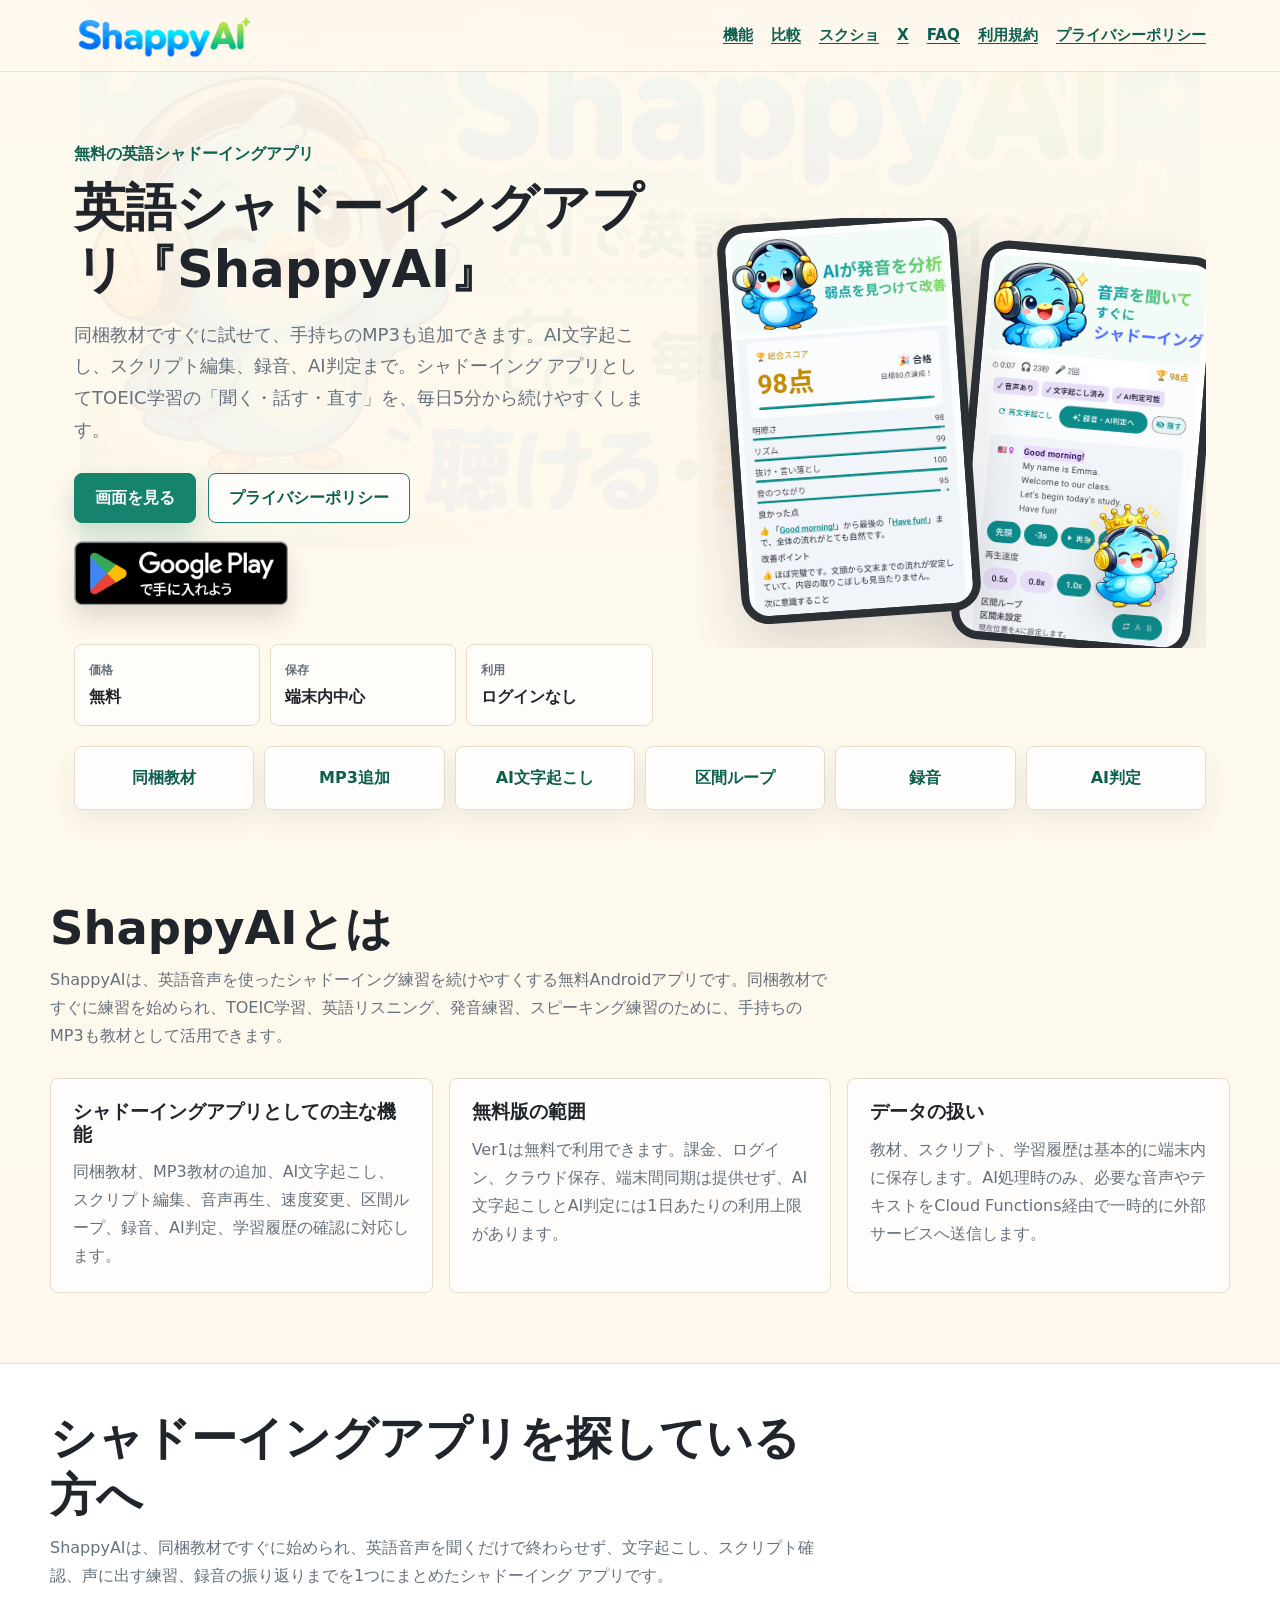
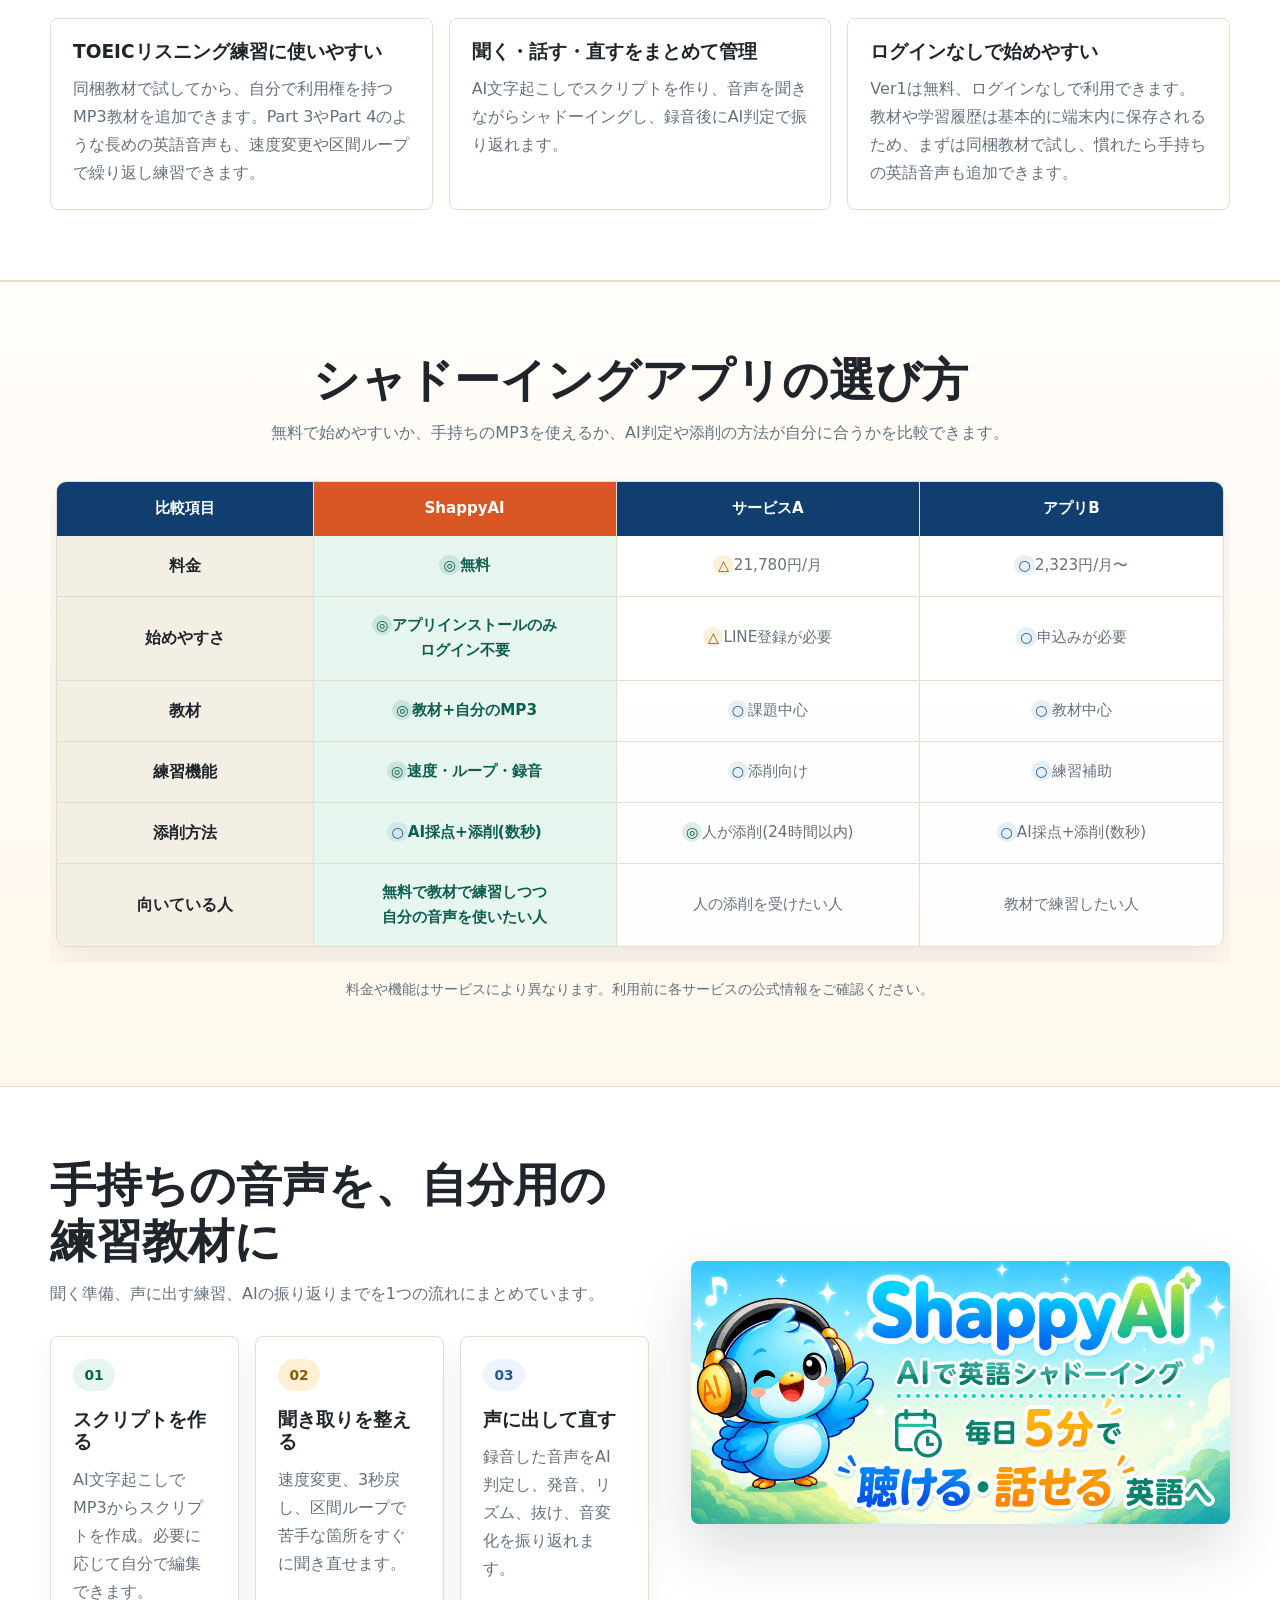
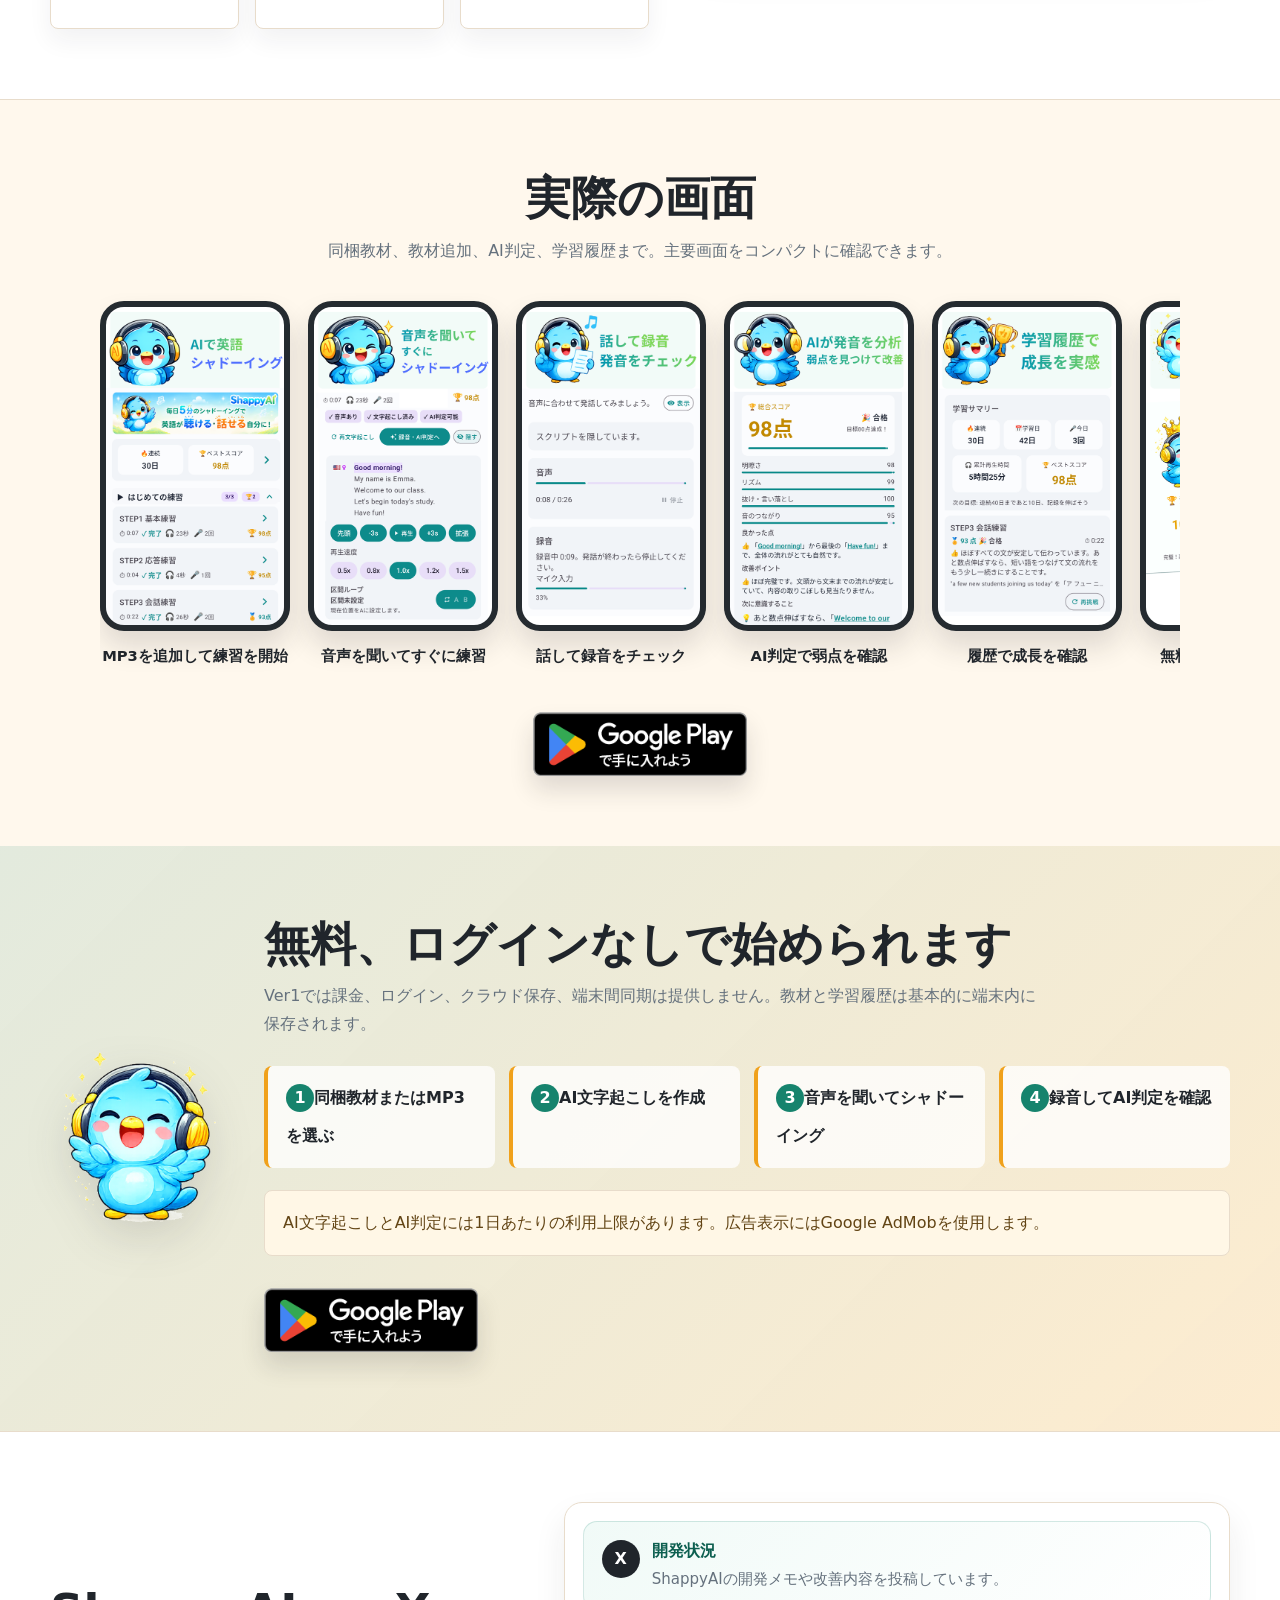
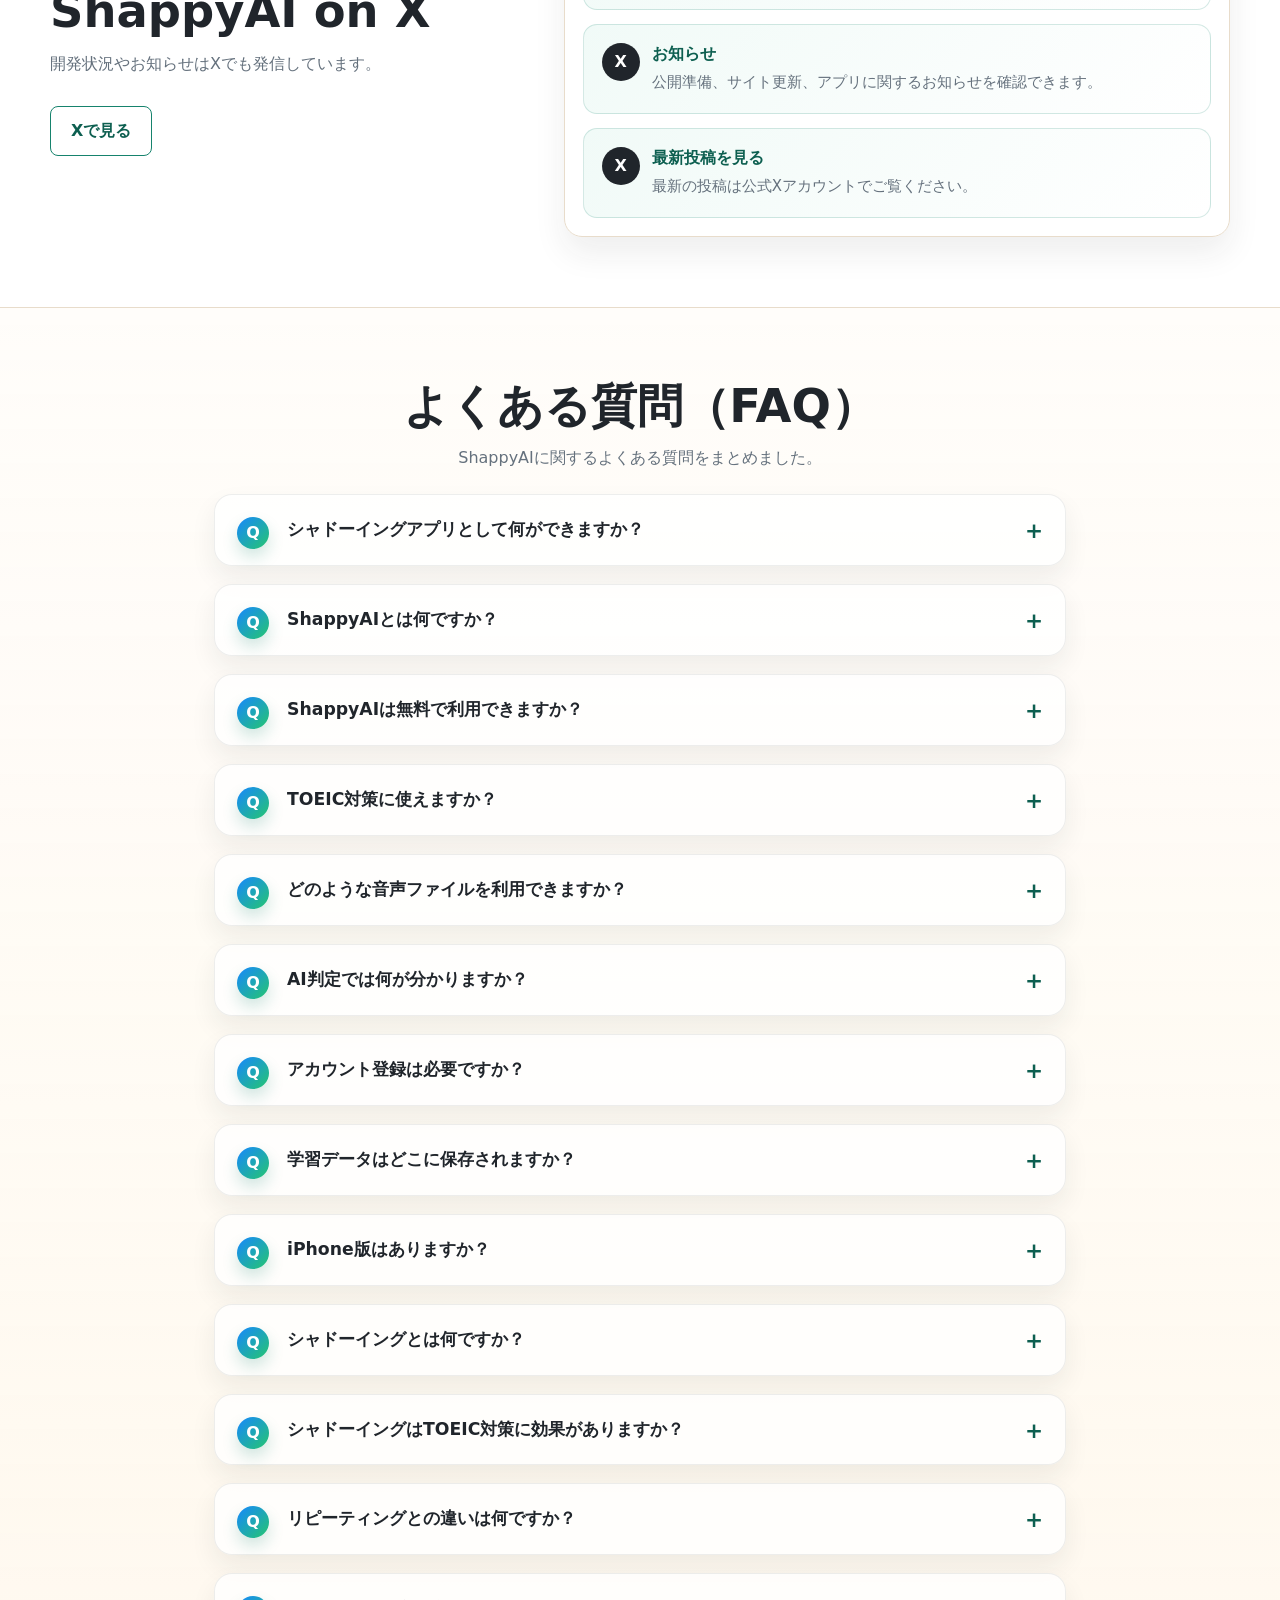
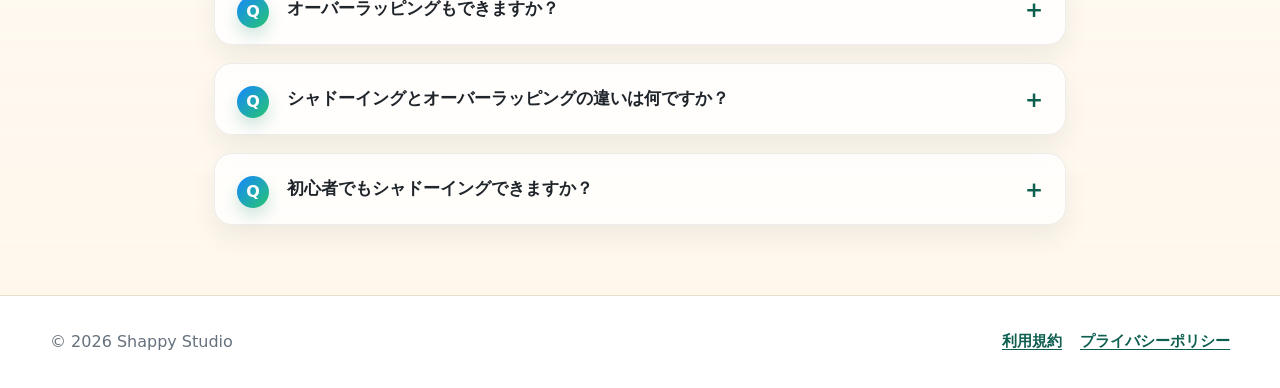
==== commit c7d13f01: "Playストアリンクを本番URLに更新" ====
--- a/index.html
+++ b/index.html
@@ -20,6 +20,15 @@
     <meta name="twitter:title" content="ShappyAI | 英語シャドーイング練習アプリ">
     <meta name="twitter:description" content="MP3教材で英語シャドーイング。AI文字起こし、録音、AI判定でTOEICリスニング練習を続けやすくします。">
     <meta name="twitter:image" content="https://shappyai.github.io/site/assets/feature_graphic.png">
+    <!-- Google tag (gtag.js) -->
+    <script async src="https://www.googletagmanager.com/gtag/js?id=G-TS39X33FTC"></script>
+    <script>
+      window.dataLayer = window.dataLayer || [];
+      function gtag(){dataLayer.push(arguments);}
+      gtag('js', new Date());
+
+      gtag('config', 'G-TS39X33FTC');
+    </script>
     <link rel="stylesheet" href="styles.css">
     <script type="application/ld+json">
       {
@@ -156,10 +165,9 @@
             <a class="button primary" href="#screenshots">画面を見る</a>
             <a class="button secondary" href="privacy/">プライバシーポリシー</a>
           </div>
-          <div class="play-badge play-badge-hero" aria-label="Google Playで7月中公開予定">
+          <a class="play-badge play-badge-hero" href="https://play.google.com/store/apps/details?id=com.shappy.app" target="_blank" rel="noopener noreferrer" data-play-store-location="hero" aria-label="Google PlayでShappyAIを開く">
             <img src="assets/GetItOnGooglePlay.png" width="270" height="80" alt="Google Playで手に入れよう">
-            <span>7月中公開予定</span>
-          </div>
+          </a>
           <dl class="hero-facts" aria-label="ShappyAIの特徴">
             <div><dt>価格</dt><dd>無料</dd></div>
             <div><dt>保存</dt><dd>端末内中心</dd></div>
@@ -366,10 +374,9 @@
             </figure>
           </div>
           <div class="play-badge-row">
-            <div class="play-badge" aria-label="Google Playで7月中公開予定">
+            <a class="play-badge" href="https://play.google.com/store/apps/details?id=com.shappy.app" target="_blank" rel="noopener noreferrer" data-play-store-location="screenshots" aria-label="Google PlayでShappyAIを開く">
               <img src="assets/GetItOnGooglePlay.png" width="270" height="80" alt="Google Playで手に入れよう">
-              <span>7月中公開予定</span>
-            </div>
+            </a>
           </div>
         </div>
       </section>
@@ -389,10 +396,9 @@
               <div class="step">録音してAI判定を確認</div>
             </div>
             <p class="note">AI文字起こしとAI判定には1日あたりの利用上限があります。広告表示にはGoogle AdMobを使用します。</p>
-            <div class="play-badge play-badge-closing" aria-label="Google Playで7月中公開予定">
+            <a class="play-badge play-badge-closing" href="https://play.google.com/store/apps/details?id=com.shappy.app" target="_blank" rel="noopener noreferrer" data-play-store-location="footer" aria-label="Google PlayでShappyAIを開く">
               <img src="assets/GetItOnGooglePlay.png" width="270" height="80" alt="Google Playで手に入れよう">
-              <span>7月中公開予定</span>
-            </div>
+            </a>
           </div>
         </div>
       </section>
@@ -569,5 +575,16 @@
         </div>
       </div>
     </footer>
+    <script>
+      document.querySelectorAll('[data-play-store-location]').forEach((link) => {
+        link.addEventListener('click', () => {
+          if (typeof gtag === 'function') {
+            gtag('event', 'click_play_store', {
+              location: link.dataset.playStoreLocation
+            });
+          }
+        });
+      });
+    </script>
   </body>
 </html>
--- a/styles.css
+++ b/styles.css
@@ -178,25 +178,13 @@
   width: min(214px, 100%);
   border-radius: 7px;
   box-shadow: 0 14px 24px rgba(32, 37, 43, 0.14);
+  text-decoration: none;
 }
 
 .play-badge img {
   display: block;
   width: 100%;
   height: auto;
-}
-
-.play-badge span {
-  position: absolute;
-  inset: 0;
-  display: grid;
-  place-items: center;
-  background: rgba(32, 37, 43, 0.66);
-  color: #ffffff;
-  font-size: 0.98rem;
-  font-weight: 900;
-  letter-spacing: 0.02em;
-  text-shadow: 0 1px 4px rgba(0, 0, 0, 0.35);
 }
 
 .play-badge-hero {
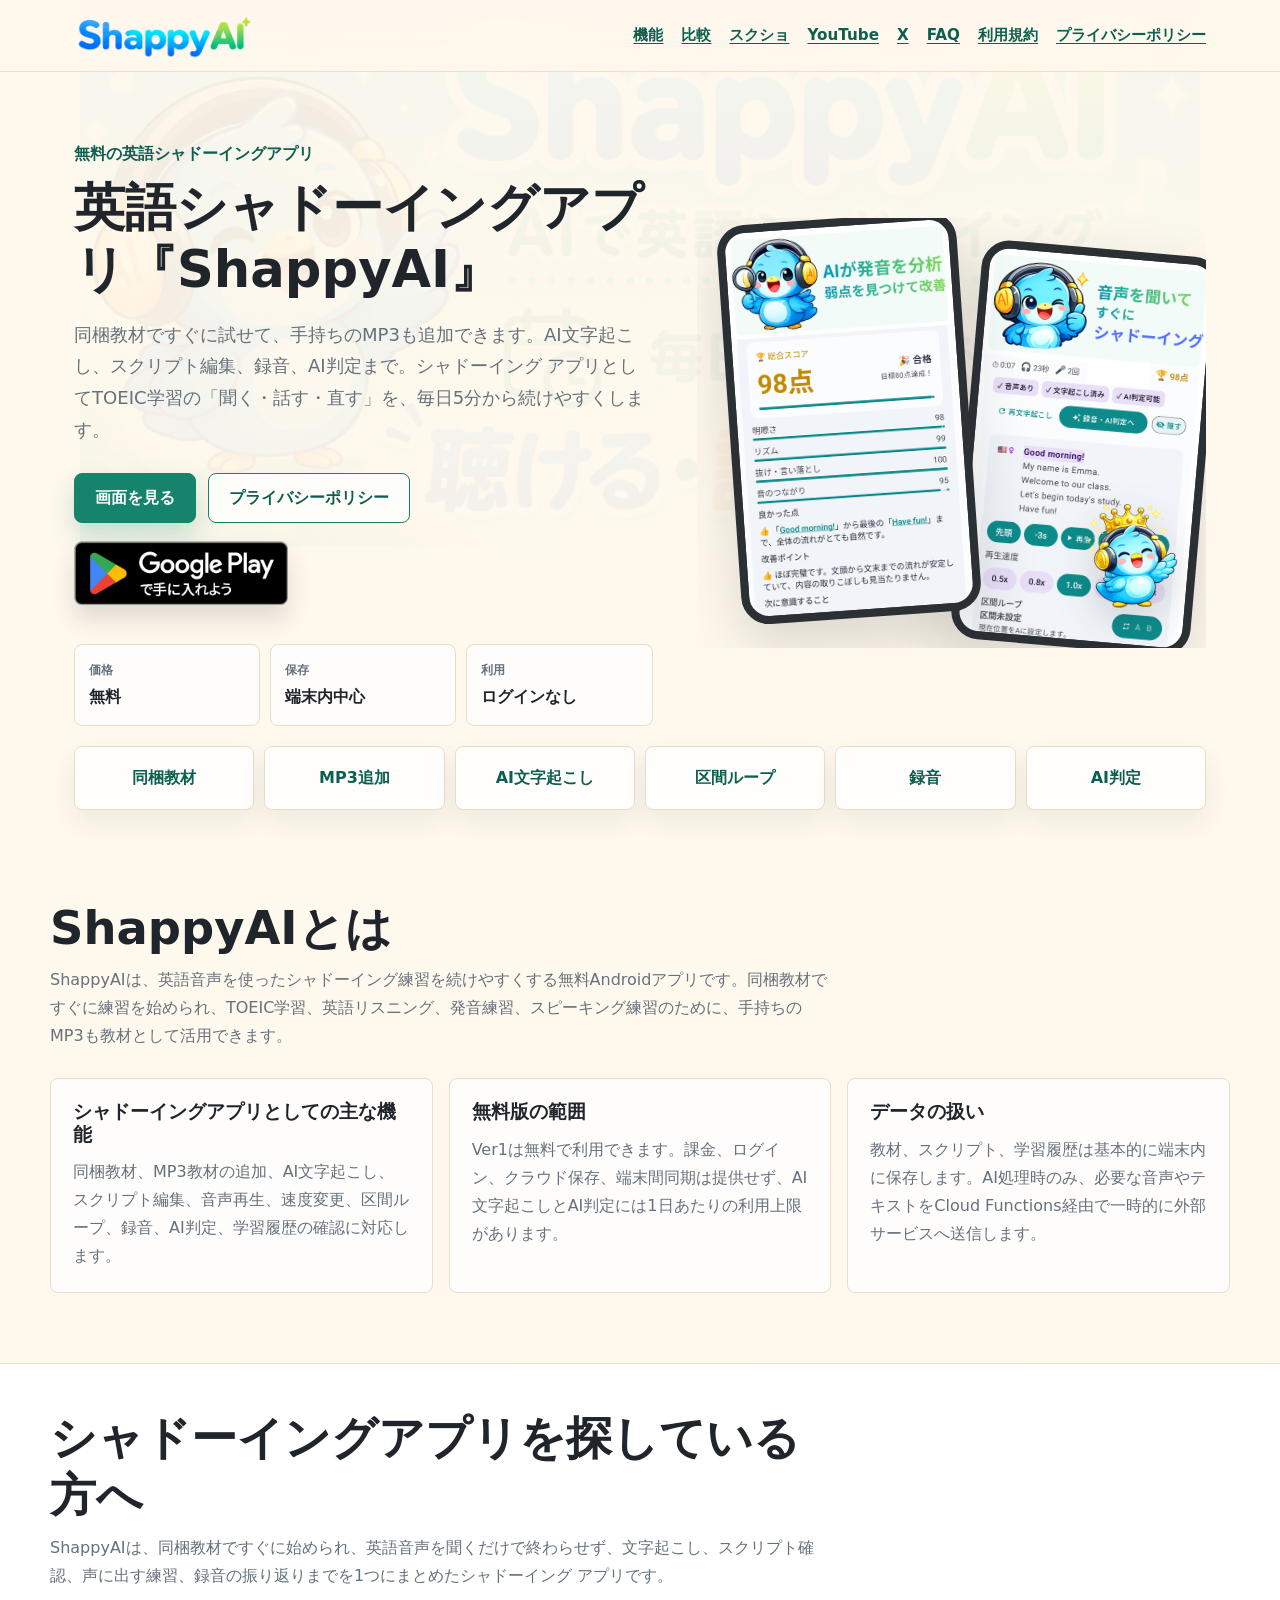
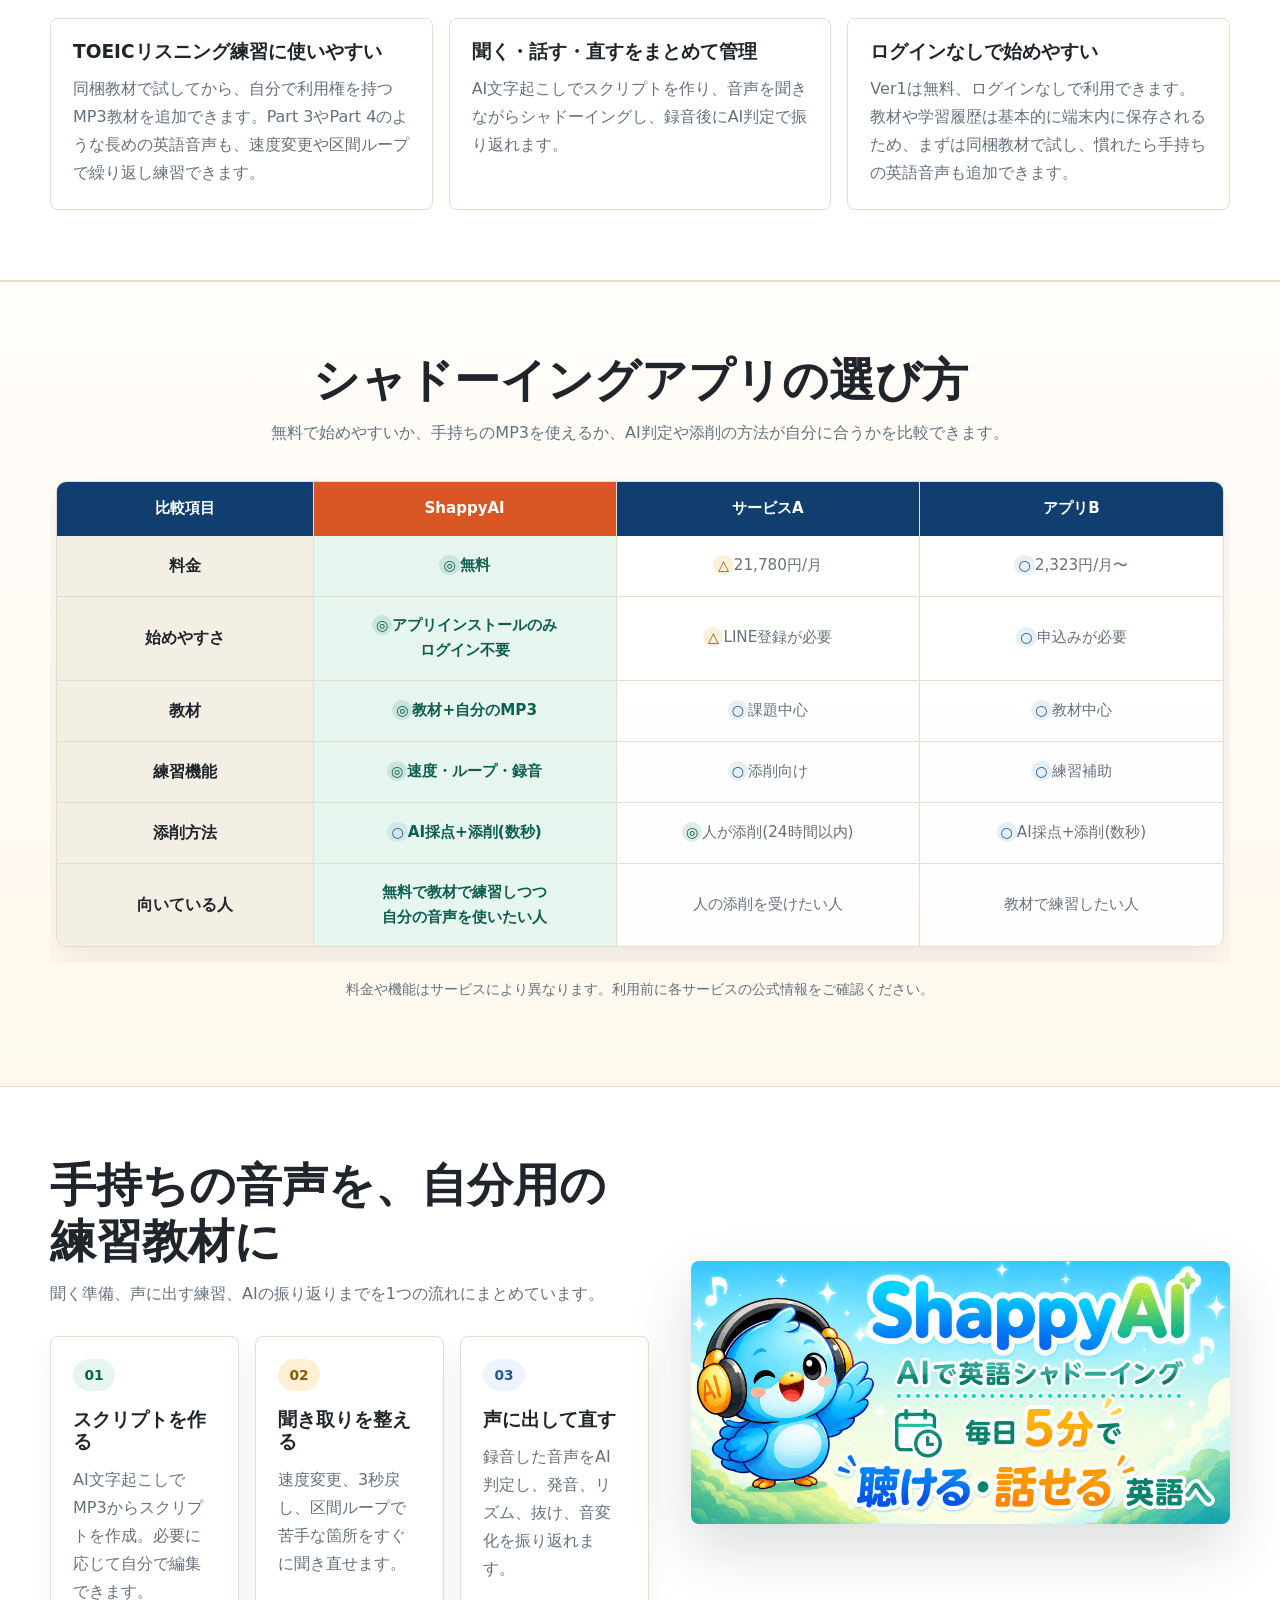
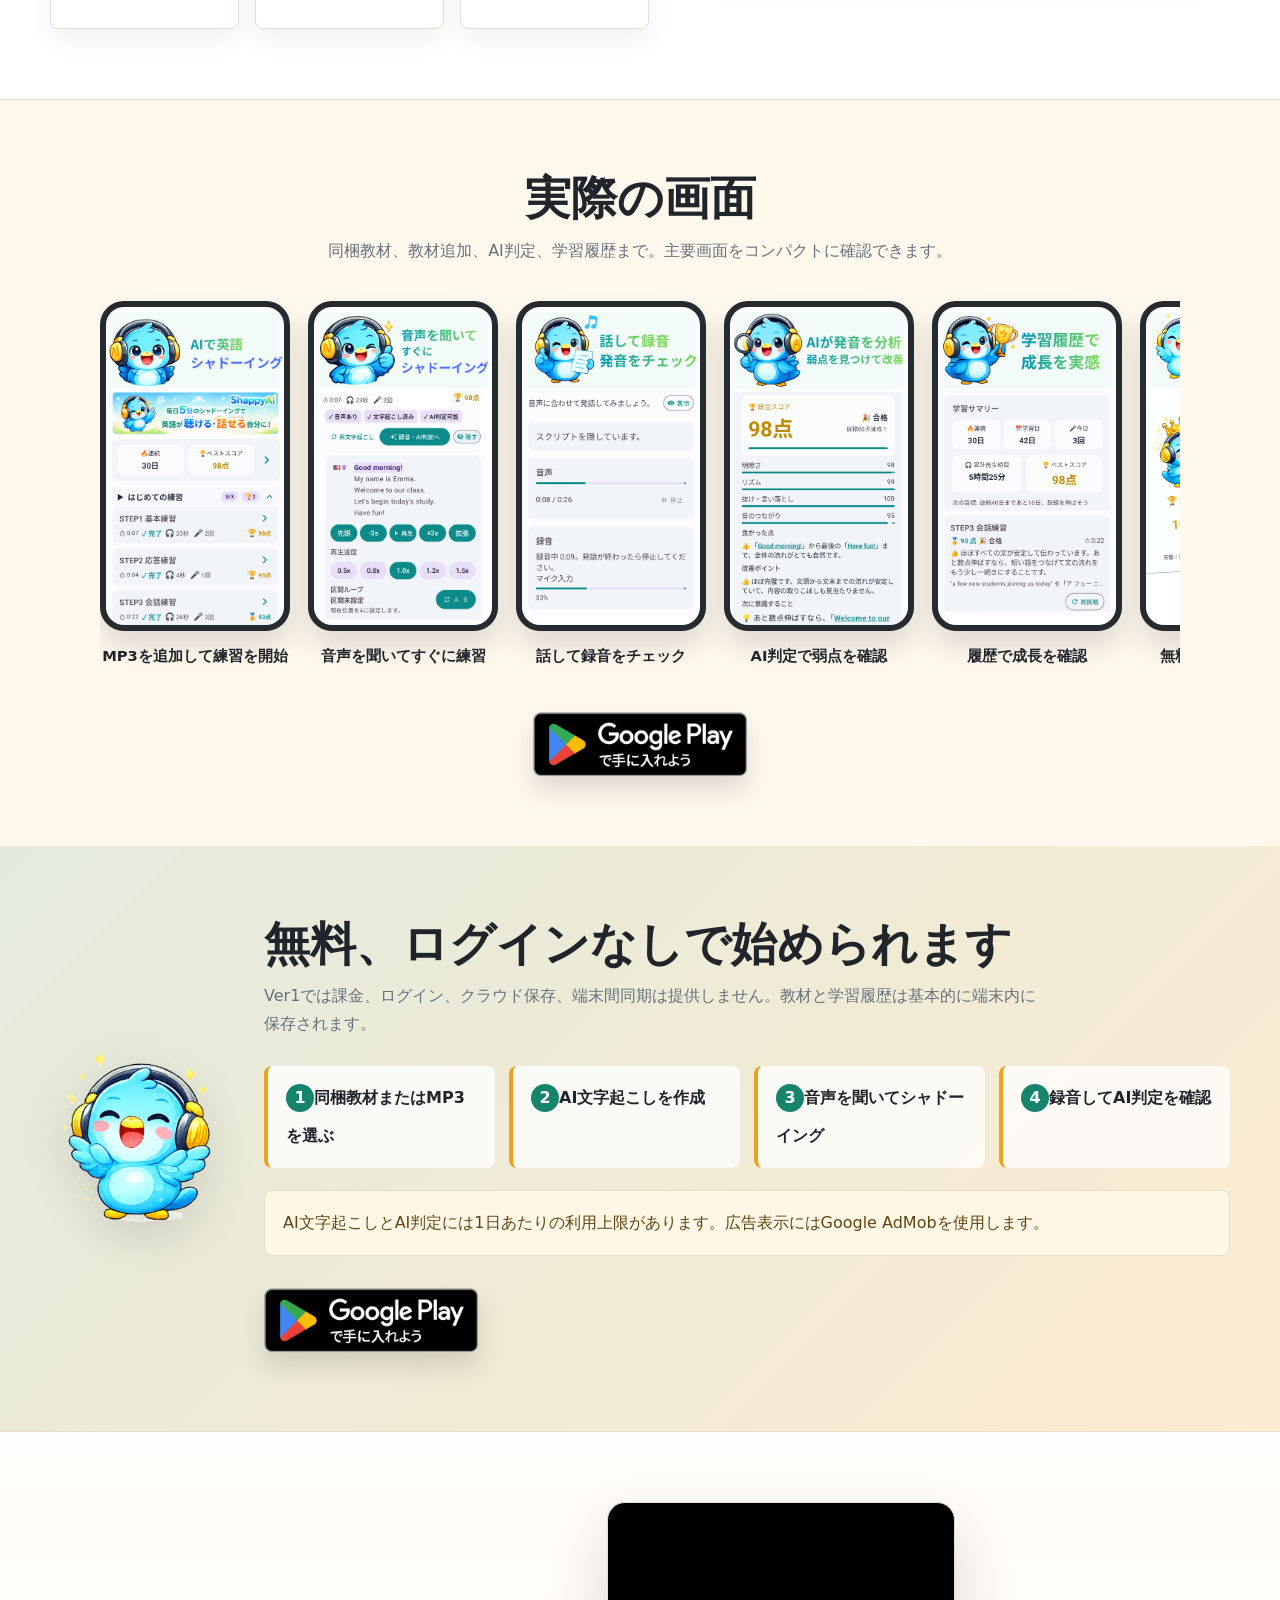
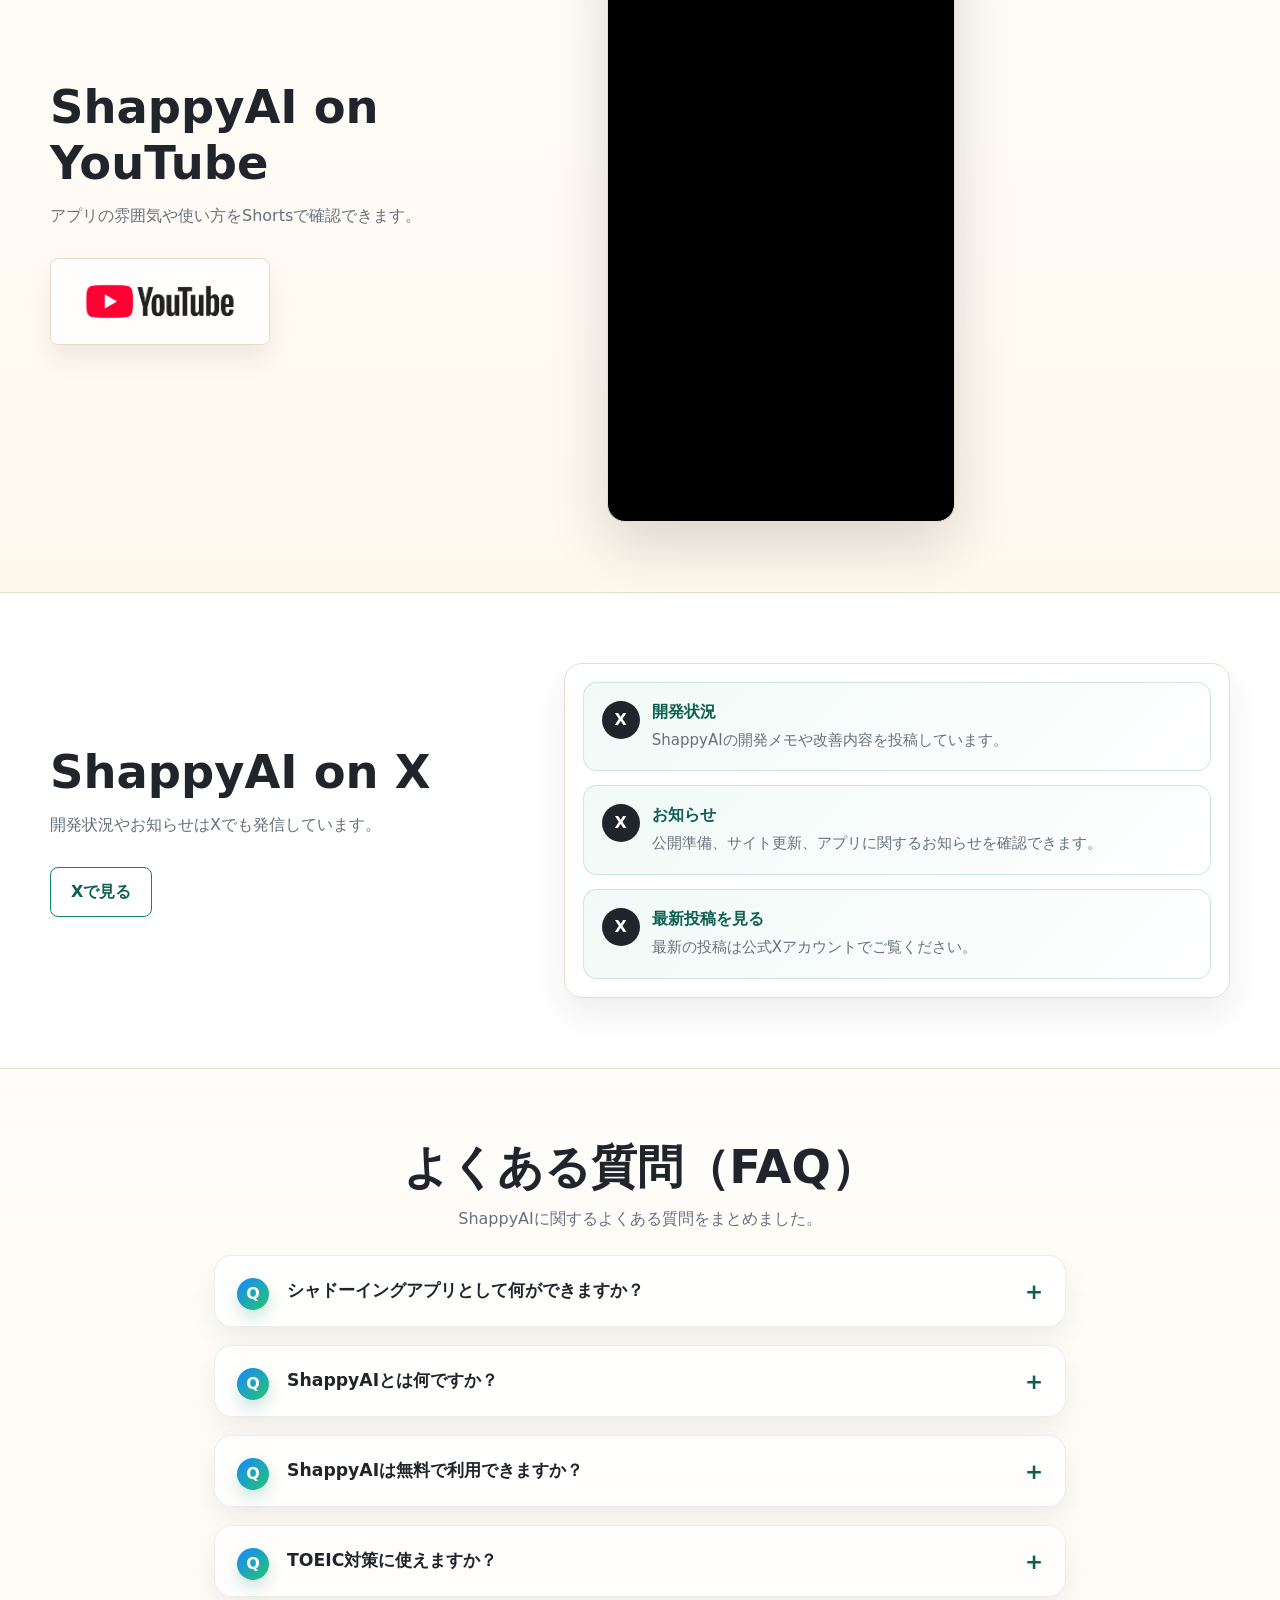
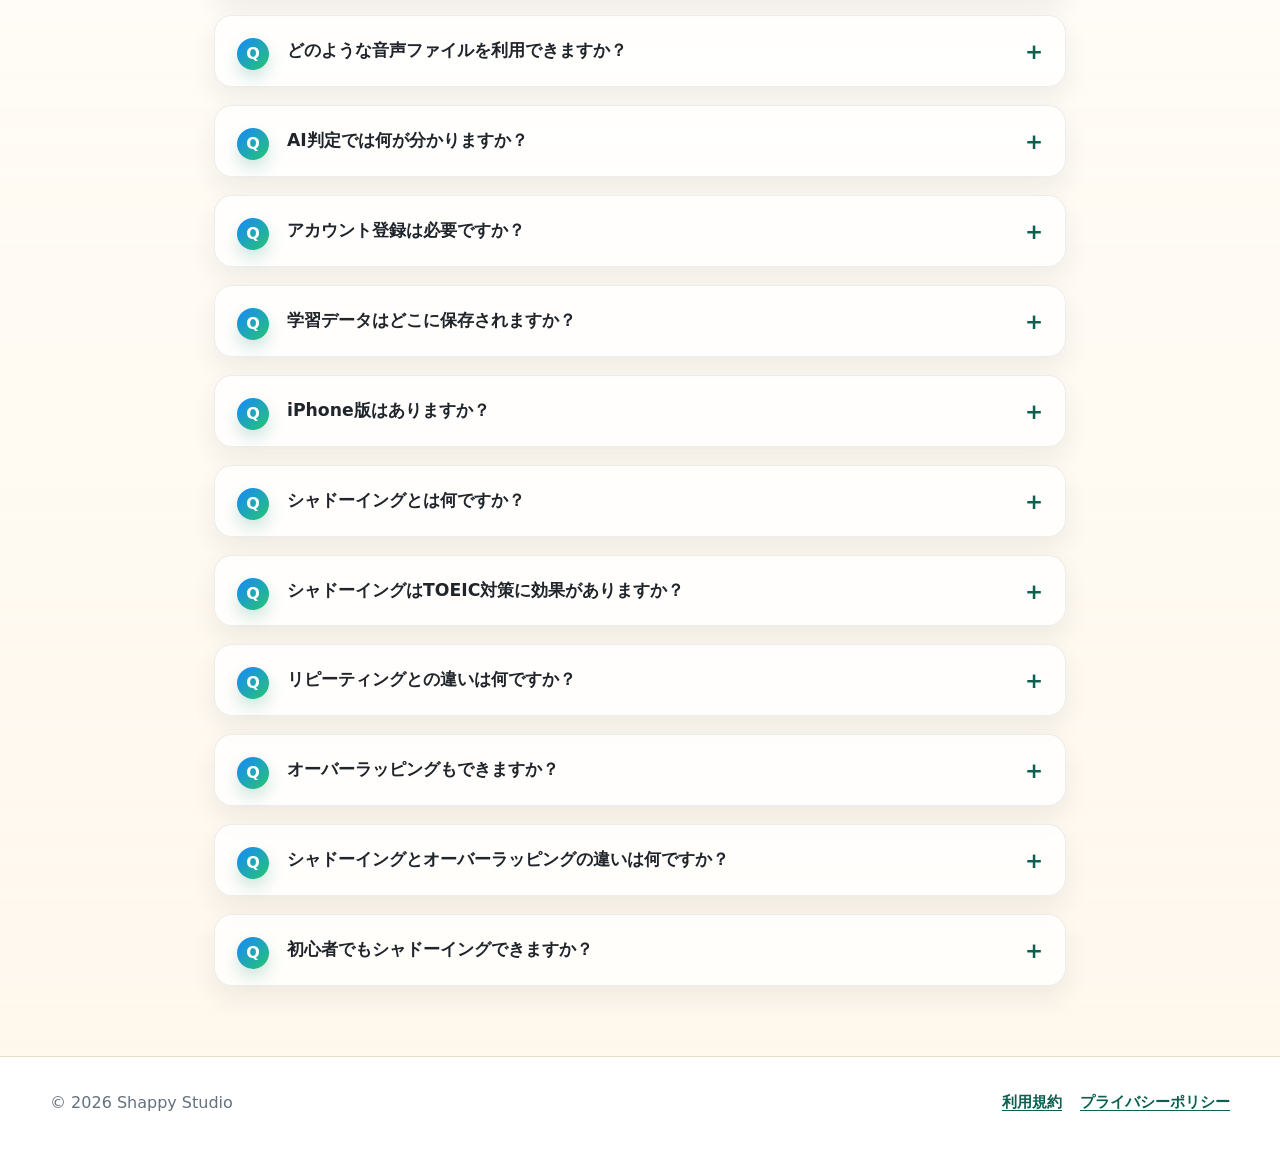
==== commit 069a3c22: "YouTube Shortsセクションを追加" ====
--- a/index.html
+++ b/index.html
@@ -147,6 +147,7 @@
           <a href="#features">機能</a>
           <a href="#comparison">比較</a>
           <a href="#screenshots">スクショ</a>
+          <a href="#youtube">YouTube</a>
           <a href="#x-feed">X</a>
           <a href="#faq">FAQ</a>
           <a href="terms/">利用規約</a>
@@ -403,6 +404,29 @@
         </div>
       </section>
 
+      <section class="section youtube-section" id="youtube">
+        <div class="section-inner youtube-inner">
+          <div>
+            <div class="section-title">
+              <h2>ShappyAI on YouTube</h2>
+              <p>アプリの雰囲気や使い方をShortsで確認できます。</p>
+            </div>
+            <a class="youtube-logo-link" href="https://youtube.com/shorts/vDxw0c5ZJng" target="_blank" rel="noopener noreferrer" aria-label="YouTube ShortsでShappyAIを見る">
+              <img src="assets/logo_youtube.png" width="1719" height="531" alt="YouTube">
+            </a>
+          </div>
+          <div class="youtube-embed-card">
+            <iframe
+              src="https://www.youtube.com/embed/vDxw0c5ZJng"
+              title="ShappyAI YouTube Shorts"
+              loading="lazy"
+              allow="accelerometer; autoplay; clipboard-write; encrypted-media; gyroscope; picture-in-picture; web-share"
+              allowfullscreen
+            ></iframe>
+          </div>
+        </div>
+      </section>
+
       <section class="section x-section" id="x-feed">
         <div class="section-inner x-inner">
           <div>
--- a/styles.css
+++ b/styles.css
@@ -680,6 +680,54 @@
   filter: drop-shadow(0 14px 22px rgba(32, 37, 43, 0.14));
 }
 
+.youtube-section {
+  background:
+    linear-gradient(180deg, rgba(255, 255, 255, 0.76), rgba(255, 248, 237, 0.94)),
+    var(--bg);
+  border-top: 1px solid var(--line);
+}
+
+.youtube-inner {
+  display: grid;
+  grid-template-columns: minmax(0, 0.72fr) minmax(260px, 420px);
+  align-items: center;
+  gap: 34px;
+}
+
+.youtube-logo-link {
+  display: inline-flex;
+  align-items: center;
+  max-width: 220px;
+  padding: 10px 12px;
+  border: 1px solid var(--line);
+  border-radius: 8px;
+  background: rgba(255, 255, 255, 0.82);
+  box-shadow: 0 14px 24px rgba(32, 37, 43, 0.08);
+}
+
+.youtube-logo-link img {
+  display: block;
+  width: 100%;
+  height: auto;
+}
+
+.youtube-embed-card {
+  overflow: hidden;
+  aspect-ratio: 9 / 16;
+  max-height: 620px;
+  border: 1px solid var(--line);
+  border-radius: 18px;
+  background: #000;
+  box-shadow: var(--shadow);
+}
+
+.youtube-embed-card iframe {
+  display: block;
+  width: 100%;
+  height: 100%;
+  border: 0;
+}
+
 .x-section {
   background: var(--surface);
   border-top: 1px solid var(--line);
@@ -848,6 +896,7 @@
   .hero,
   .split,
   .closing-inner,
+  .youtube-inner,
   .x-inner {
     grid-template-columns: 1fr;
   }
@@ -997,6 +1046,15 @@
     font-size: 0.78rem;
   }
 
+  .youtube-logo-link {
+    max-width: 190px;
+  }
+
+  .youtube-embed-card {
+    width: min(100%, 320px);
+    margin-inline: auto;
+  }
+
   .x-timeline-card {
     min-height: 360px;
     border-radius: 14px;
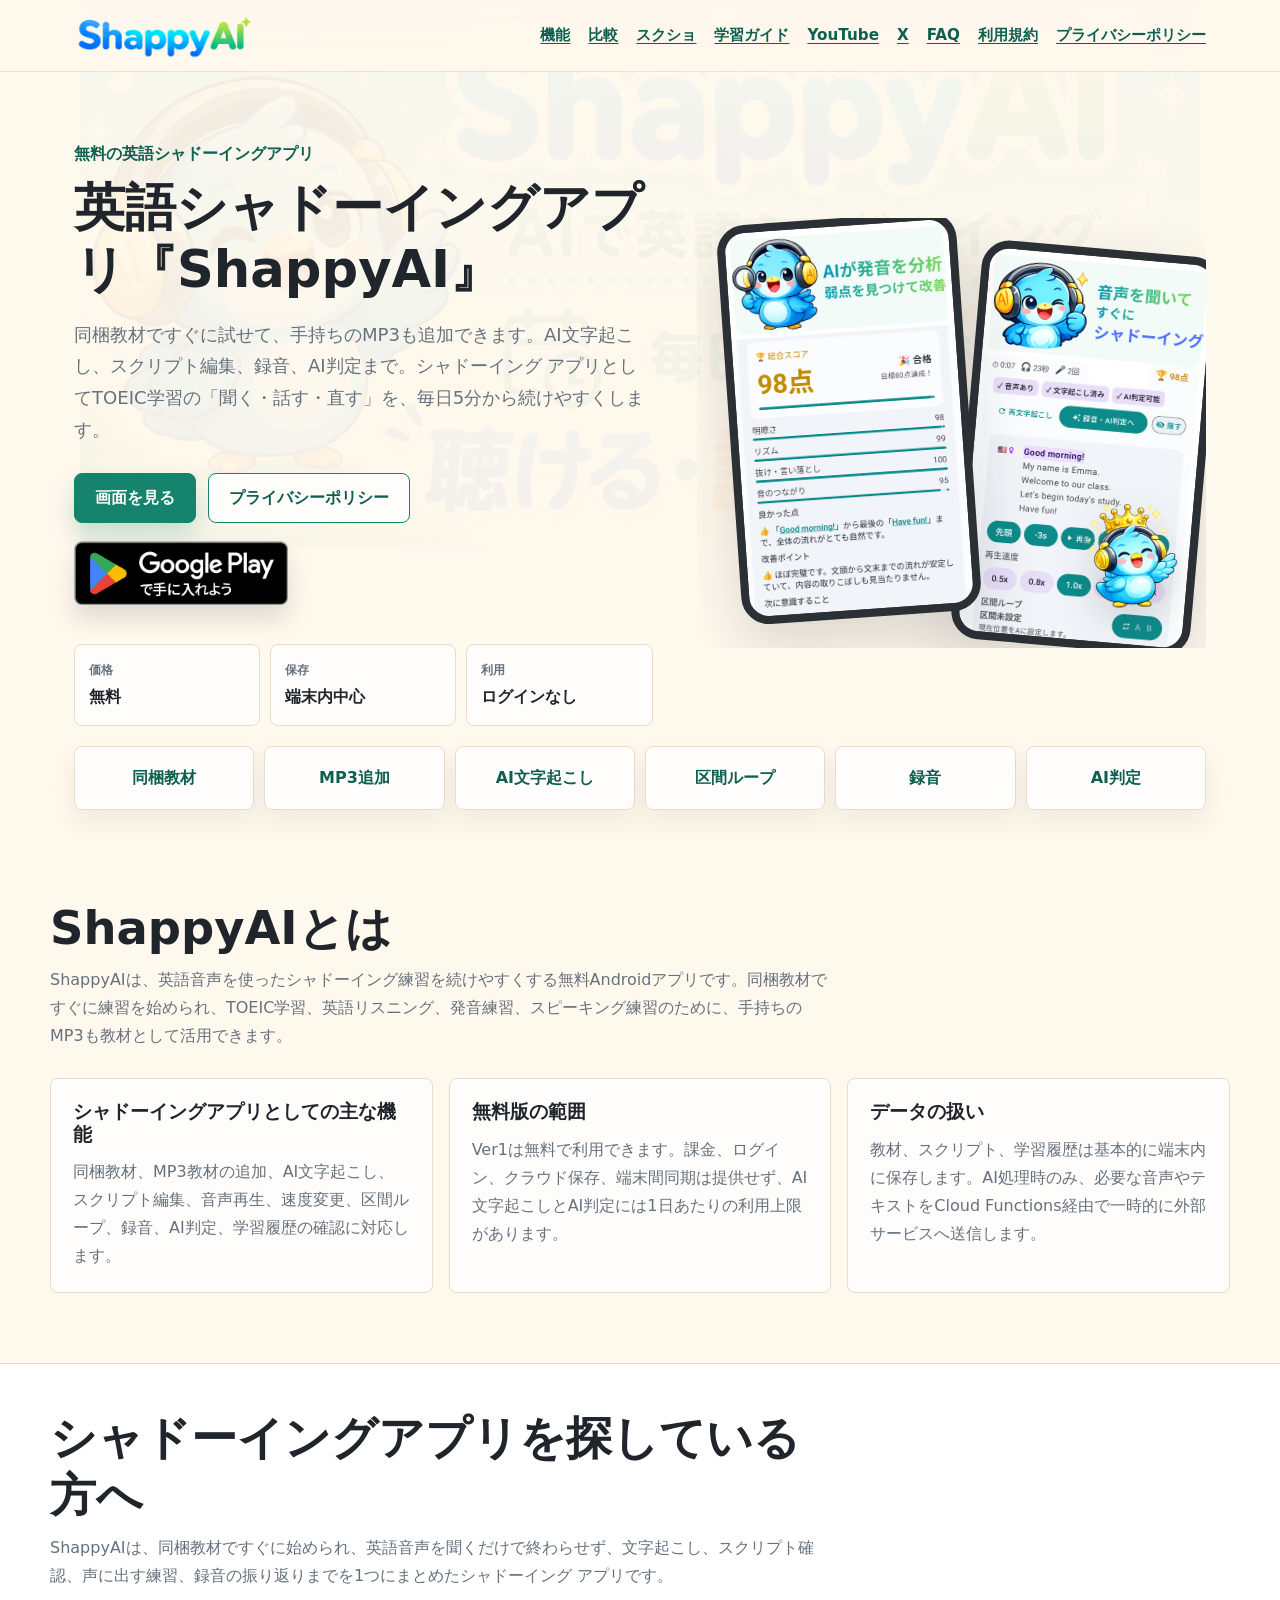
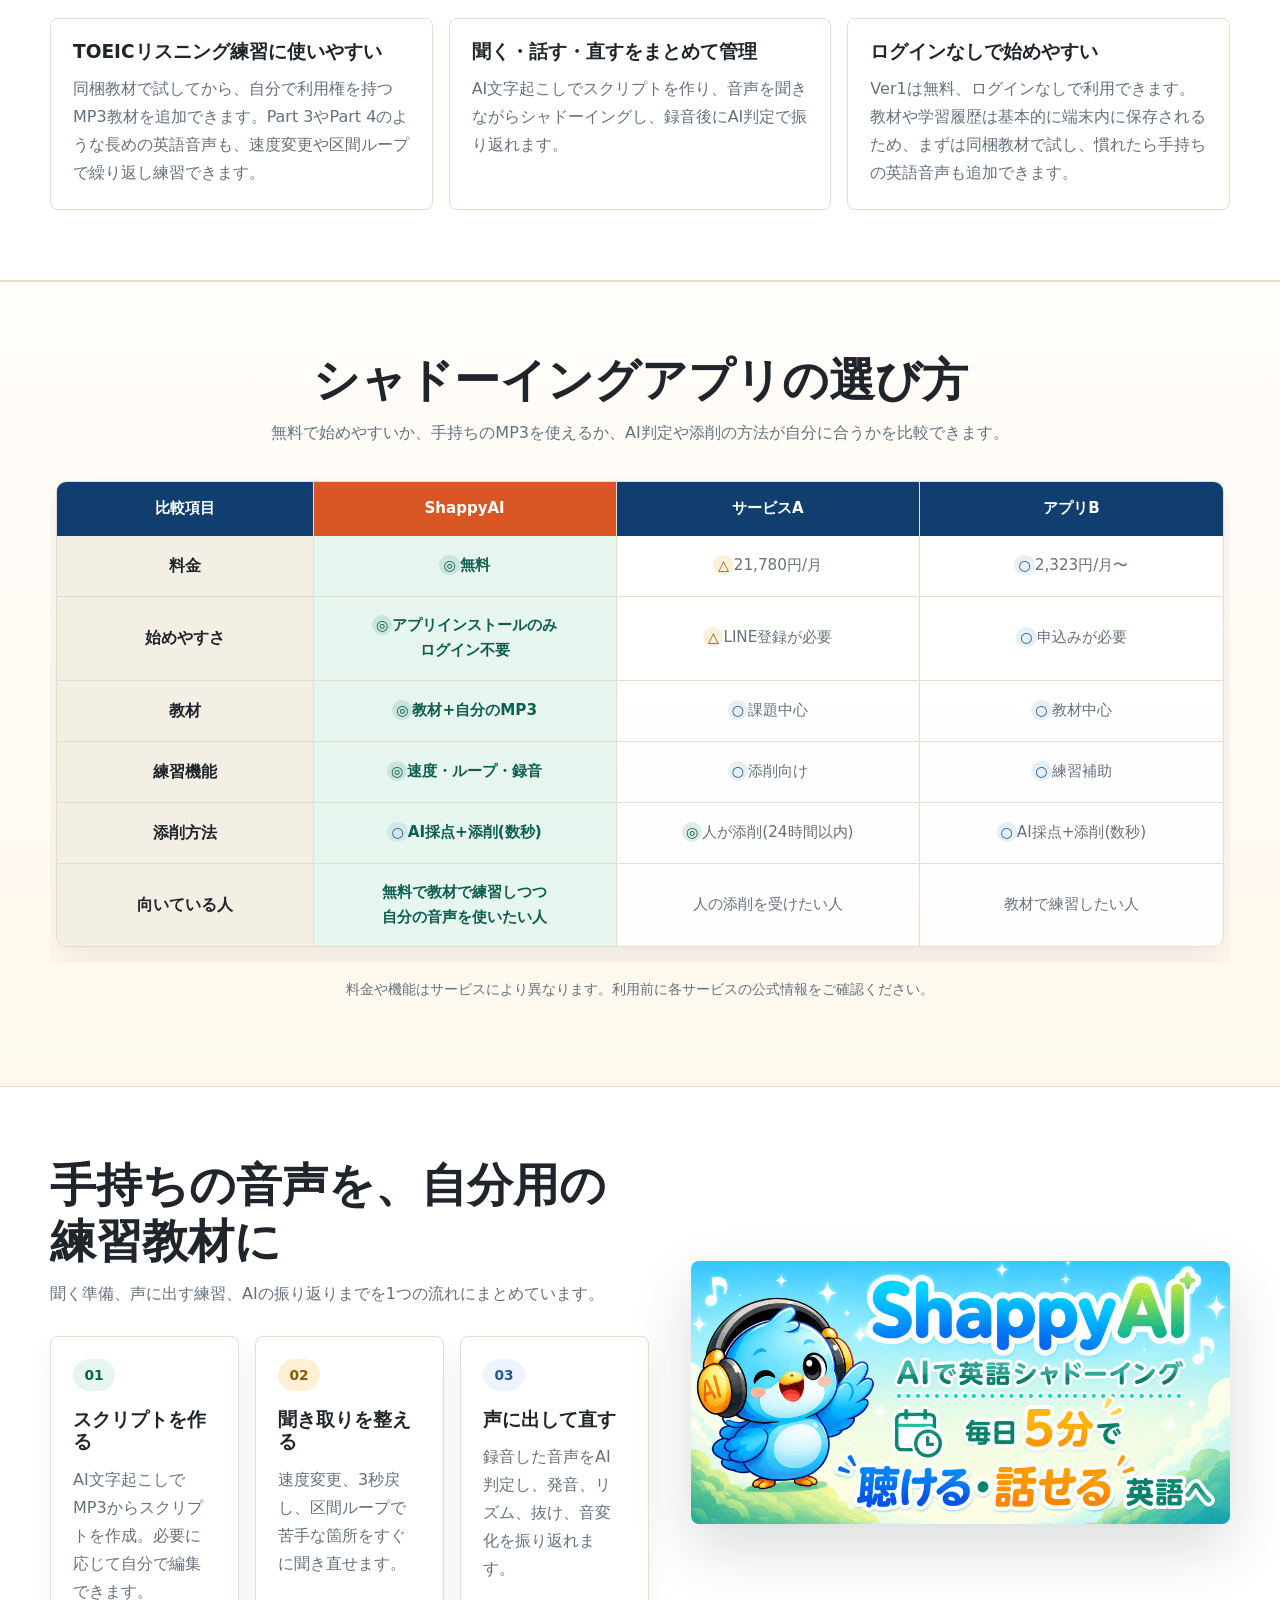
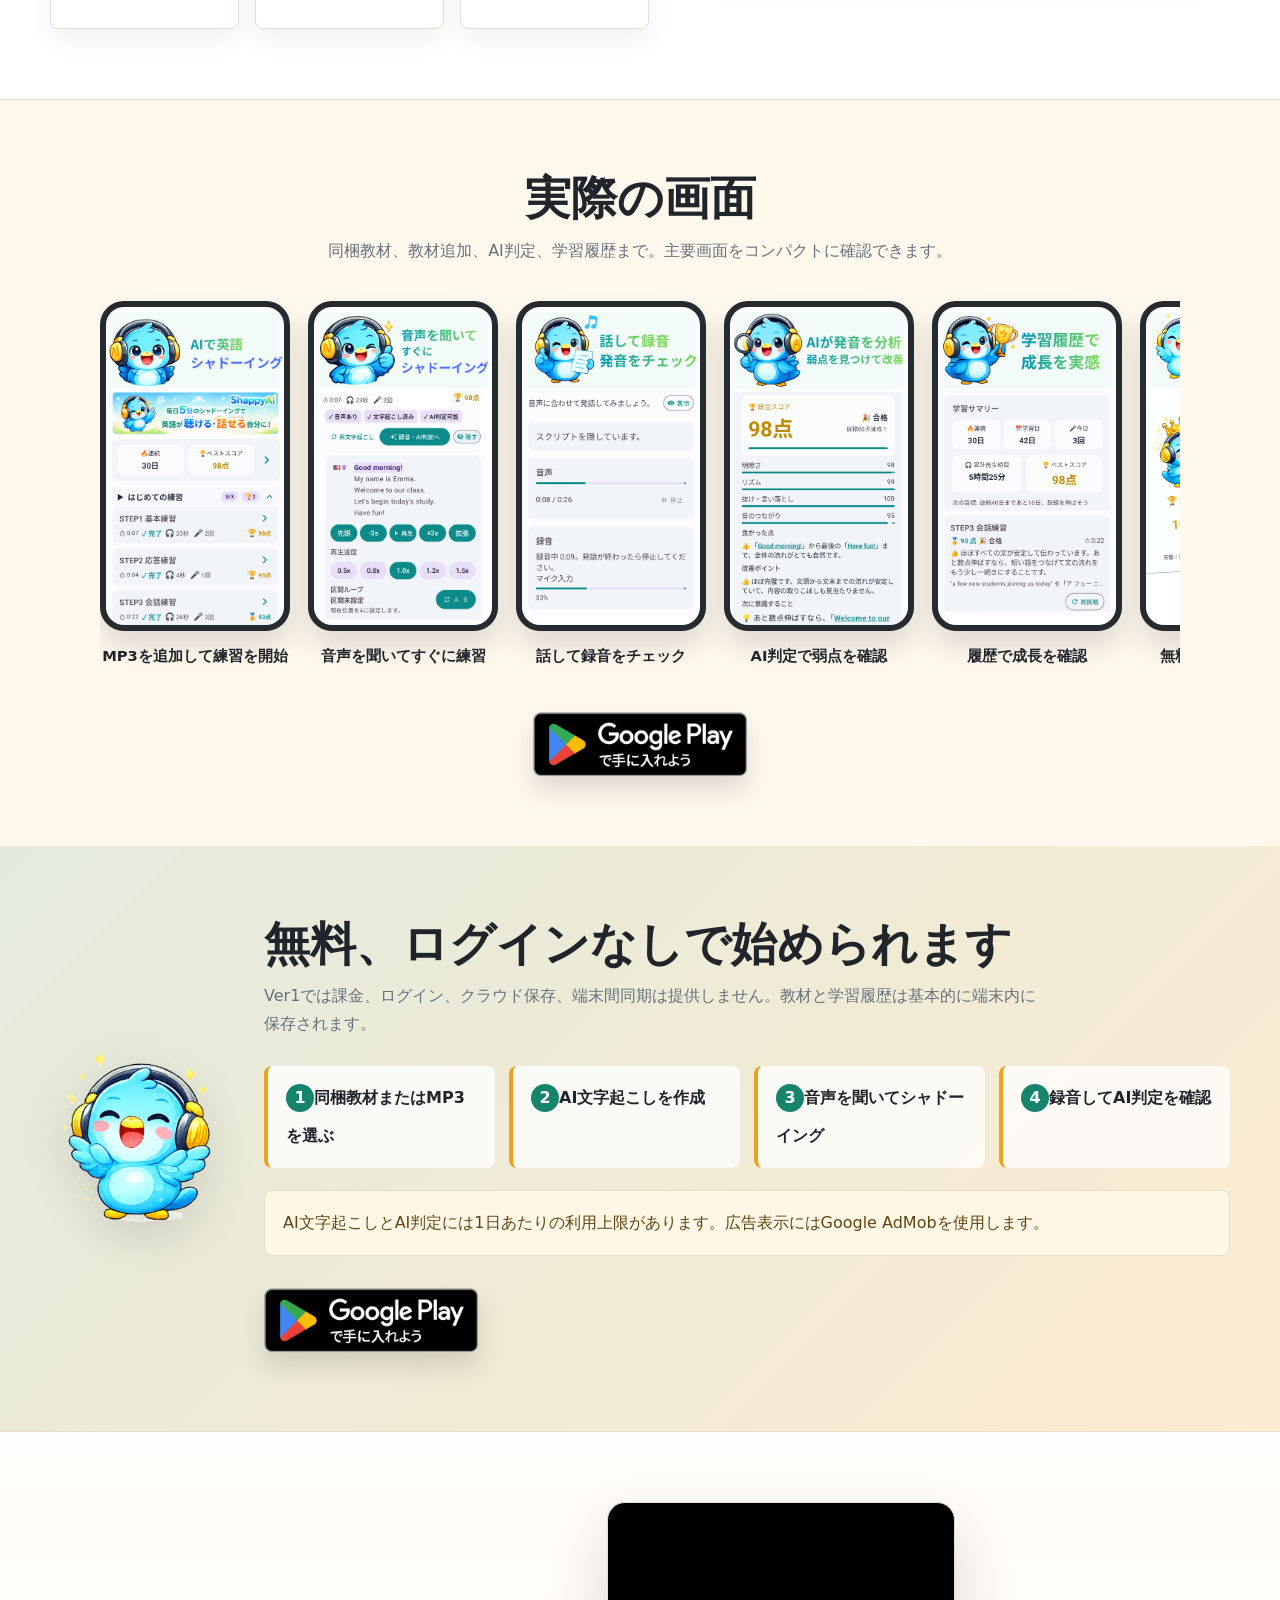
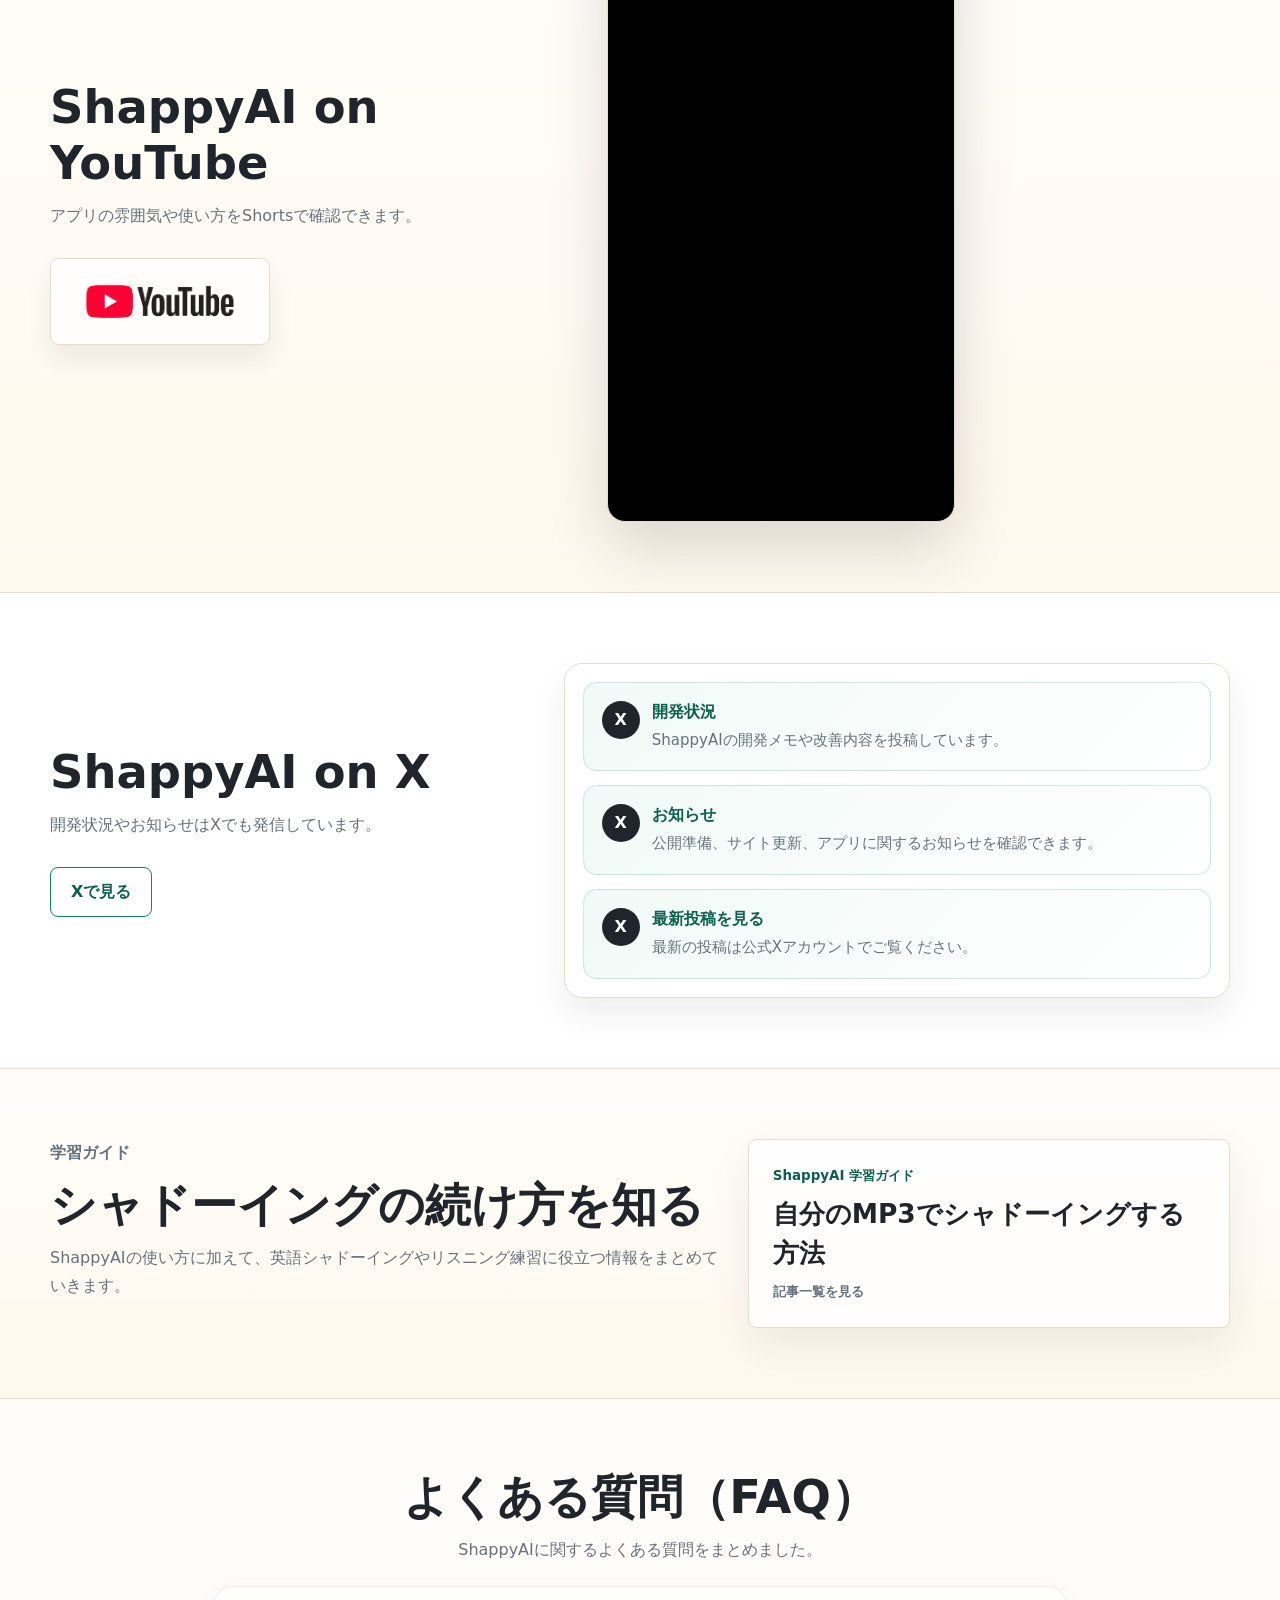
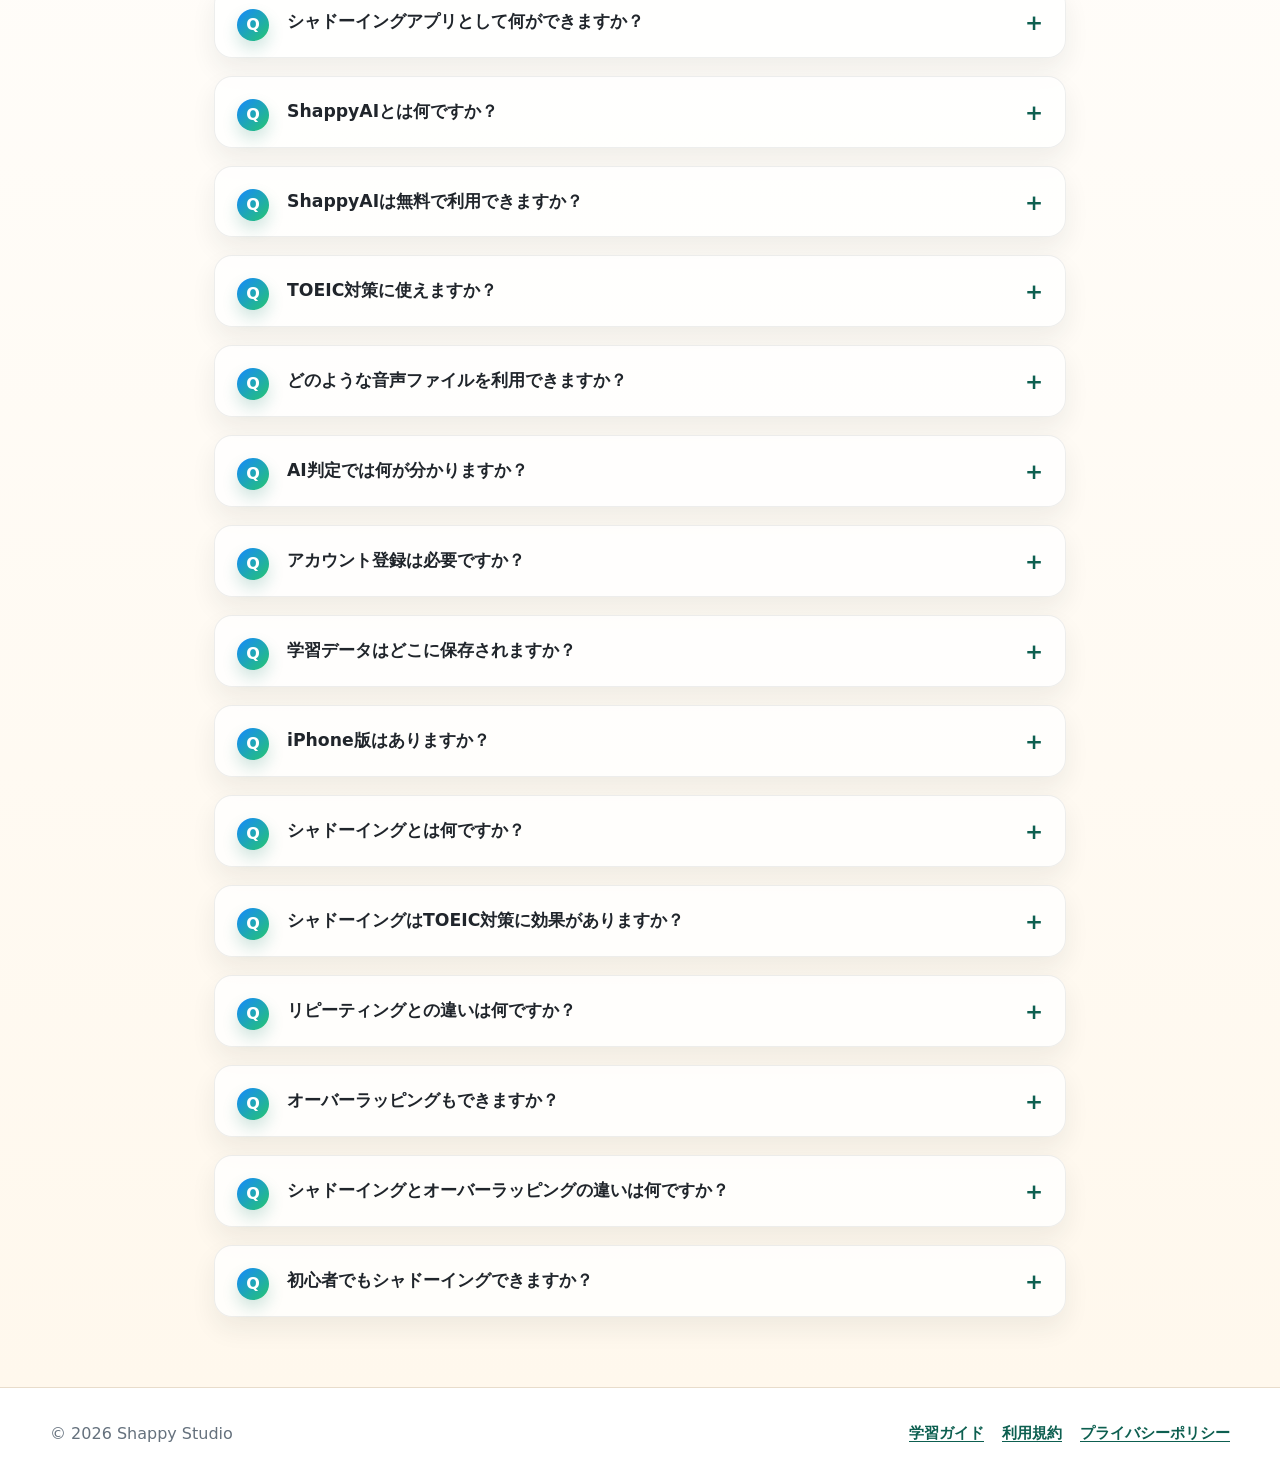
==== commit 9d336457: "学習ガイドページを追加" ====
--- a/index.html
+++ b/index.html
@@ -6,20 +6,20 @@
     <title>無料の英語シャドーイングアプリ ShappyAI | AI判定でリスニング練習</title>
     <meta name="description" content="ShappyAIは、同梱教材やMP3で英語シャドーイングを練習できる無料アプリです。AI判定を活用しながらリスニング力や発音を改善できます。TOEIC・英検・TOEFLなどの英語学習にも活用できます。">
     <meta name="keywords" content="シャドーイングアプリ, シャドーイング アプリ, 英語シャドーイング, TOEICリスニング, 英語リスニングアプリ">
-    <link rel="canonical" href="https://shappyai.github.io/site/">
+    <link rel="canonical" href="https://shappyai.github.io/">
     <link rel="icon" type="image/png" href="favicon.png">
     <meta property="og:type" content="website">
     <meta property="og:site_name" content="ShappyAI">
     <meta property="og:title" content="ShappyAI | 英語シャドーイング練習アプリ">
     <meta property="og:description" content="MP3教材で英語シャドーイング。AI文字起こし、録音、AI判定でTOEICリスニング練習を続けやすくします。">
-    <meta property="og:url" content="https://shappyai.github.io/site/">
-    <meta property="og:image" content="https://shappyai.github.io/site/assets/feature_graphic.png">
+    <meta property="og:url" content="https://shappyai.github.io/">
+    <meta property="og:image" content="https://shappyai.github.io/assets/feature_graphic.png">
     <meta property="og:image:width" content="1024">
     <meta property="og:image:height" content="500">
     <meta name="twitter:card" content="summary_large_image">
     <meta name="twitter:title" content="ShappyAI | 英語シャドーイング練習アプリ">
     <meta name="twitter:description" content="MP3教材で英語シャドーイング。AI文字起こし、録音、AI判定でTOEICリスニング練習を続けやすくします。">
-    <meta name="twitter:image" content="https://shappyai.github.io/site/assets/feature_graphic.png">
+    <meta name="twitter:image" content="https://shappyai.github.io/assets/feature_graphic.png">
     <!-- Google tag (gtag.js) -->
     <script async src="https://www.googletagmanager.com/gtag/js?id=G-TS39X33FTC"></script>
     <script>
@@ -36,30 +36,30 @@
         "@graph": [
           {
             "@type": "Organization",
-            "@id": "https://shappyai.github.io/site/#organization",
+            "@id": "https://shappyai.github.io/#organization",
             "name": "Shappy Studio",
-            "url": "https://shappyai.github.io/site/",
-            "logo": "https://shappyai.github.io/site/assets/logo_full.png",
+            "url": "https://shappyai.github.io/",
+            "logo": "https://shappyai.github.io/assets/logo_full.png",
             "email": "shappyai@outlook.com"
           },
           {
             "@type": "WebSite",
-            "@id": "https://shappyai.github.io/site/#website",
+            "@id": "https://shappyai.github.io/#website",
             "name": "ShappyAI",
-            "url": "https://shappyai.github.io/site/",
+            "url": "https://shappyai.github.io/",
             "publisher": {
-              "@id": "https://shappyai.github.io/site/#organization"
+              "@id": "https://shappyai.github.io/#organization"
             },
             "inLanguage": "ja"
           },
           {
             "@type": "SoftwareApplication",
-            "@id": "https://shappyai.github.io/site/#app",
+            "@id": "https://shappyai.github.io/#app",
             "name": "ShappyAI",
             "applicationCategory": "EducationalApplication",
             "operatingSystem": "Android",
-            "url": "https://shappyai.github.io/site/",
-            "image": "https://shappyai.github.io/site/assets/feature_graphic.png",
+            "url": "https://shappyai.github.io/",
+            "image": "https://shappyai.github.io/assets/feature_graphic.png",
             "description": "ShappyAIは、同梱教材やMP3教材を使った英語シャドーイング練習を補助する無料Androidアプリです。AI文字起こし、スクリプト編集、録音、AI判定、学習履歴に対応し、TOEICリスニング学習にも活用できます。",
             "keywords": "シャドーイングアプリ, シャドーイング アプリ, 英語シャドーイング, TOEICリスニング, 英語リスニング",
             "offers": {
@@ -68,12 +68,12 @@
               "priceCurrency": "JPY"
             },
             "publisher": {
-              "@id": "https://shappyai.github.io/site/#organization"
+              "@id": "https://shappyai.github.io/#organization"
             }
           },
           {
             "@type": "FAQPage",
-            "@id": "https://shappyai.github.io/site/#faq",
+            "@id": "https://shappyai.github.io/#faq",
             "mainEntity": [
               {
                 "@type": "Question",
@@ -147,6 +147,7 @@
           <a href="#features">機能</a>
           <a href="#comparison">比較</a>
           <a href="#screenshots">スクショ</a>
+          <a href="guide/">学習ガイド</a>
           <a href="#youtube">YouTube</a>
           <a href="#x-feed">X</a>
           <a href="#faq">FAQ</a>
@@ -456,6 +457,21 @@
         </div>
       </section>
 
+      <section class="section guide-section" aria-labelledby="guide-title">
+        <div class="section-inner guide-callout">
+          <div class="section-title">
+            <p class="eyebrow">学習ガイド</p>
+            <h2 id="guide-title">シャドーイングの続け方を知る</h2>
+            <p>ShappyAIの使い方に加えて、英語シャドーイングやリスニング練習に役立つ情報をまとめていきます。</p>
+          </div>
+          <a class="guide-card" href="guide/">
+            <span>ShappyAI 学習ガイド</span>
+            <strong>自分のMP3でシャドーイングする方法</strong>
+            <small>記事一覧を見る</small>
+          </a>
+        </div>
+      </section>
+
       <section class="section faq-section" id="faq">
         <div class="section-inner">
           <div class="section-title center">
@@ -594,6 +610,7 @@
       <div class="footer-inner">
         <div>&copy; 2026 Shappy Studio</div>
         <div class="nav-links">
+          <a href="guide/">学習ガイド</a>
           <a href="terms/">利用規約</a>
           <a href="privacy/">プライバシーポリシー</a>
         </div>
--- a/styles.css
+++ b/styles.css
@@ -396,6 +396,159 @@
   color: var(--muted);
 }
 
+.guide-section {
+  background: linear-gradient(180deg, rgba(255, 255, 255, 0.72), rgba(255, 248, 237, 0.92));
+  border-top: 1px solid var(--line);
+}
+
+.guide-callout {
+  display: grid;
+  grid-template-columns: minmax(0, 1fr) minmax(280px, 0.72fr);
+  gap: 28px;
+  align-items: center;
+}
+
+.guide-card,
+.guide-article-card {
+  display: grid;
+  gap: 8px;
+  padding: 24px;
+  border: 1px solid var(--line);
+  border-radius: 8px;
+  background: rgba(255, 255, 255, 0.86);
+  color: var(--text);
+  text-decoration: none;
+  box-shadow: 0 18px 40px rgba(32, 37, 43, 0.08);
+}
+
+.guide-card span,
+.guide-label {
+  color: var(--brand-strong);
+  font-size: 0.84rem;
+  font-weight: 900;
+}
+
+.guide-card strong {
+  font-size: clamp(1.25rem, 3vw, 1.65rem);
+  line-height: 1.45;
+}
+
+.guide-card small,
+.guide-link-text {
+  color: var(--muted);
+  font-weight: 800;
+}
+
+.guide-page {
+  background: rgba(255, 248, 237, 0.74);
+}
+
+.guide-hero,
+.article-header {
+  padding-bottom: 42px;
+}
+
+.guide-list-section,
+.article-body-section {
+  padding-top: 28px;
+}
+
+.guide-hero h1 {
+  font-size: clamp(2.3rem, 6vw, 4.2rem);
+}
+
+.breadcrumb {
+  display: flex;
+  flex-wrap: wrap;
+  gap: 8px;
+  margin-bottom: 28px;
+  color: var(--muted);
+  font-size: 0.92rem;
+  font-weight: 700;
+}
+
+.breadcrumb a::after {
+  margin-left: 8px;
+  color: var(--muted);
+  content: ">";
+}
+
+.guide-list {
+  display: grid;
+  max-width: 760px;
+  gap: 16px;
+}
+
+.guide-article-card h2 {
+  margin: 0;
+  font-size: clamp(1.45rem, 3vw, 2rem);
+}
+
+.guide-article-card p {
+  margin: 0;
+  color: var(--muted);
+}
+
+.article-inner {
+  max-width: 900px;
+}
+
+.article-header h1 {
+  max-width: 820px;
+  margin: 0;
+  font-size: clamp(2.4rem, 7vw, 4.6rem);
+  line-height: 1.15;
+}
+
+.article-date {
+  margin: 18px 0 0;
+  color: var(--muted);
+  font-weight: 700;
+}
+
+.article-body,
+.article-related,
+.article-cta {
+  padding: 26px;
+  border: 1px solid var(--line);
+  border-radius: 8px;
+  background: rgba(255, 255, 255, 0.86);
+}
+
+.article-body {
+  min-height: 280px;
+}
+
+.article-body p,
+.article-related p,
+.article-cta p {
+  margin: 0;
+  color: var(--muted);
+}
+
+.article-related,
+.article-cta {
+  margin-top: 18px;
+}
+
+.article-related h2,
+.article-cta h2 {
+  margin: 0 0 10px;
+  font-size: 1.35rem;
+}
+
+.article-cta {
+  display: flex;
+  align-items: center;
+  justify-content: space-between;
+  gap: 20px;
+}
+
+.back-link {
+  margin: 28px 0 0;
+  font-weight: 800;
+}
+
 .comparison-section {
   background:
     linear-gradient(180deg, rgba(255, 255, 255, 0.74), rgba(255, 248, 237, 0.92)),
@@ -897,7 +1050,8 @@
   .split,
   .closing-inner,
   .youtube-inner,
-  .x-inner {
+  .x-inner,
+  .guide-callout {
     grid-template-columns: 1fr;
   }
 
@@ -1069,6 +1223,19 @@
     grid-template-columns: 1fr;
   }
 
+  .guide-card,
+  .guide-article-card,
+  .article-body,
+  .article-related,
+  .article-cta {
+    padding: 18px;
+  }
+
+  .article-cta {
+    align-items: flex-start;
+    flex-direction: column;
+  }
+
   .faq-item {
     padding: 18px 16px 18px 58px;
     border-radius: 14px;
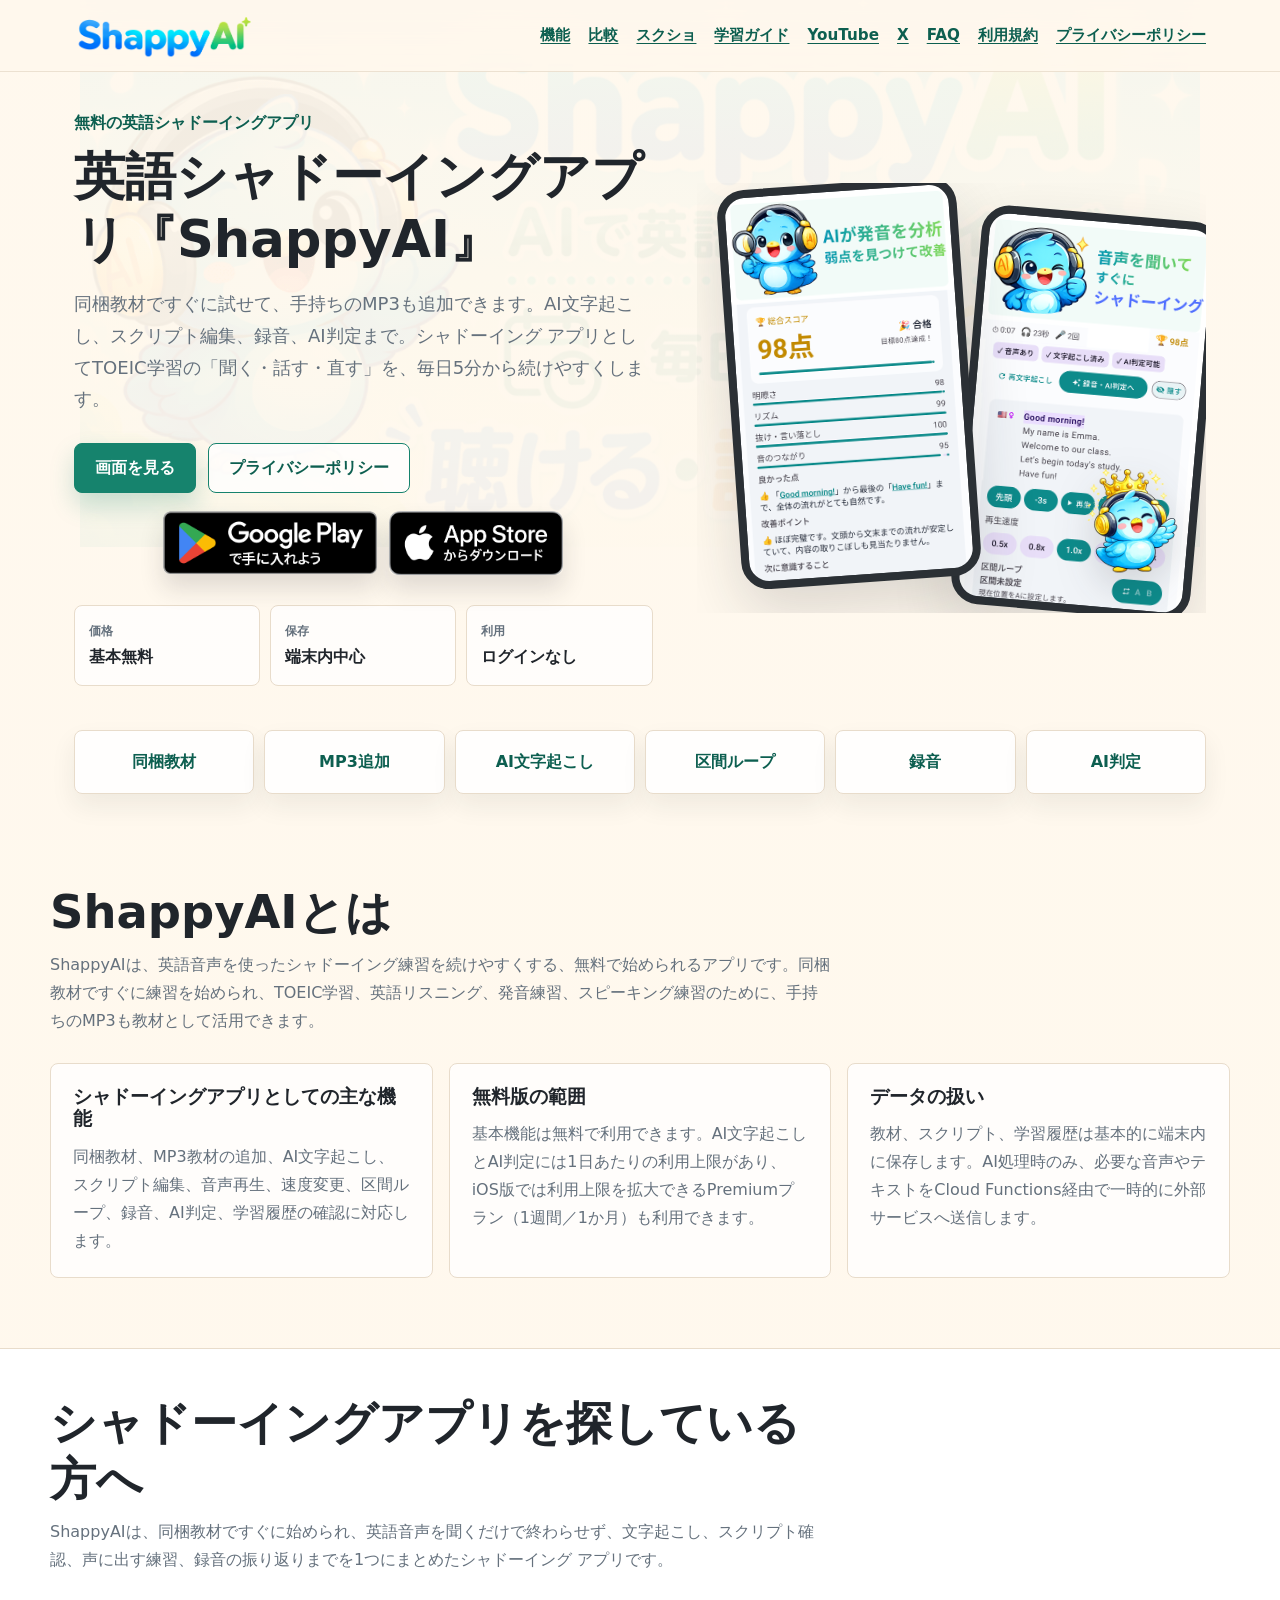
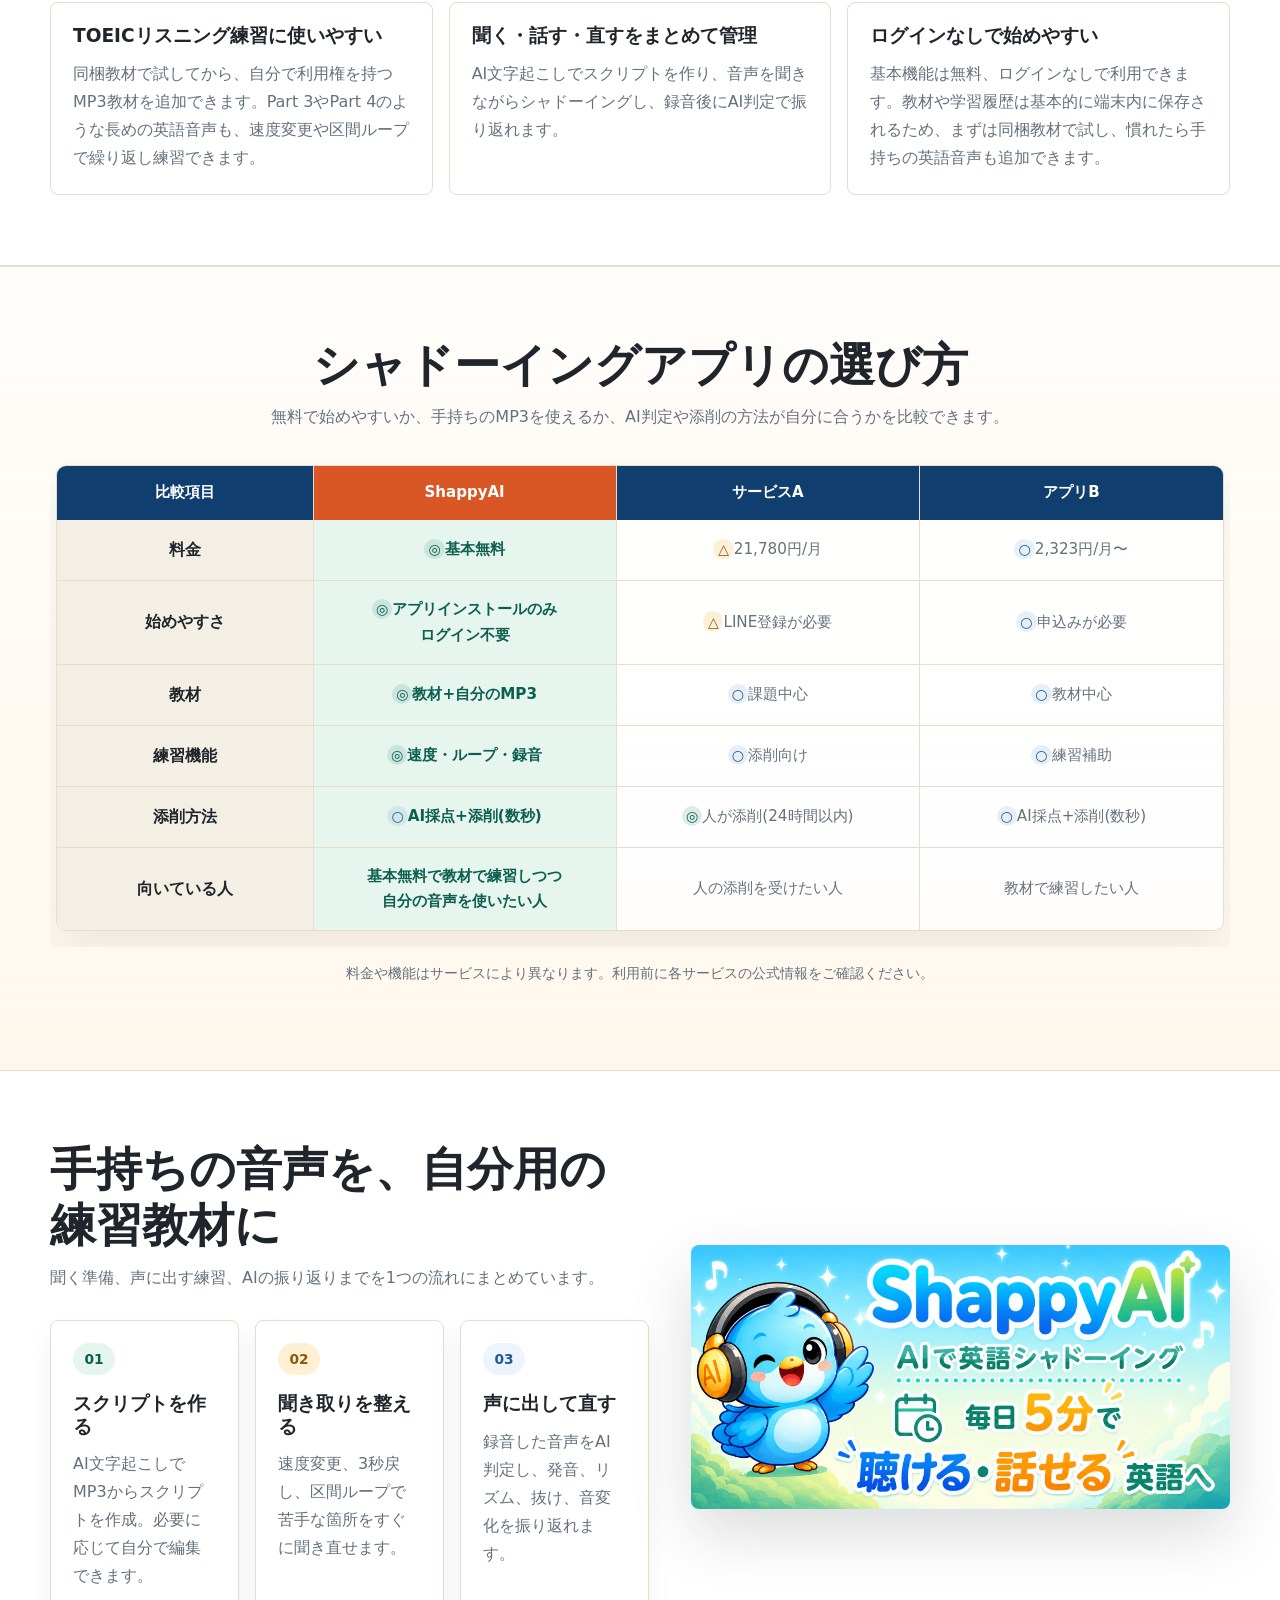
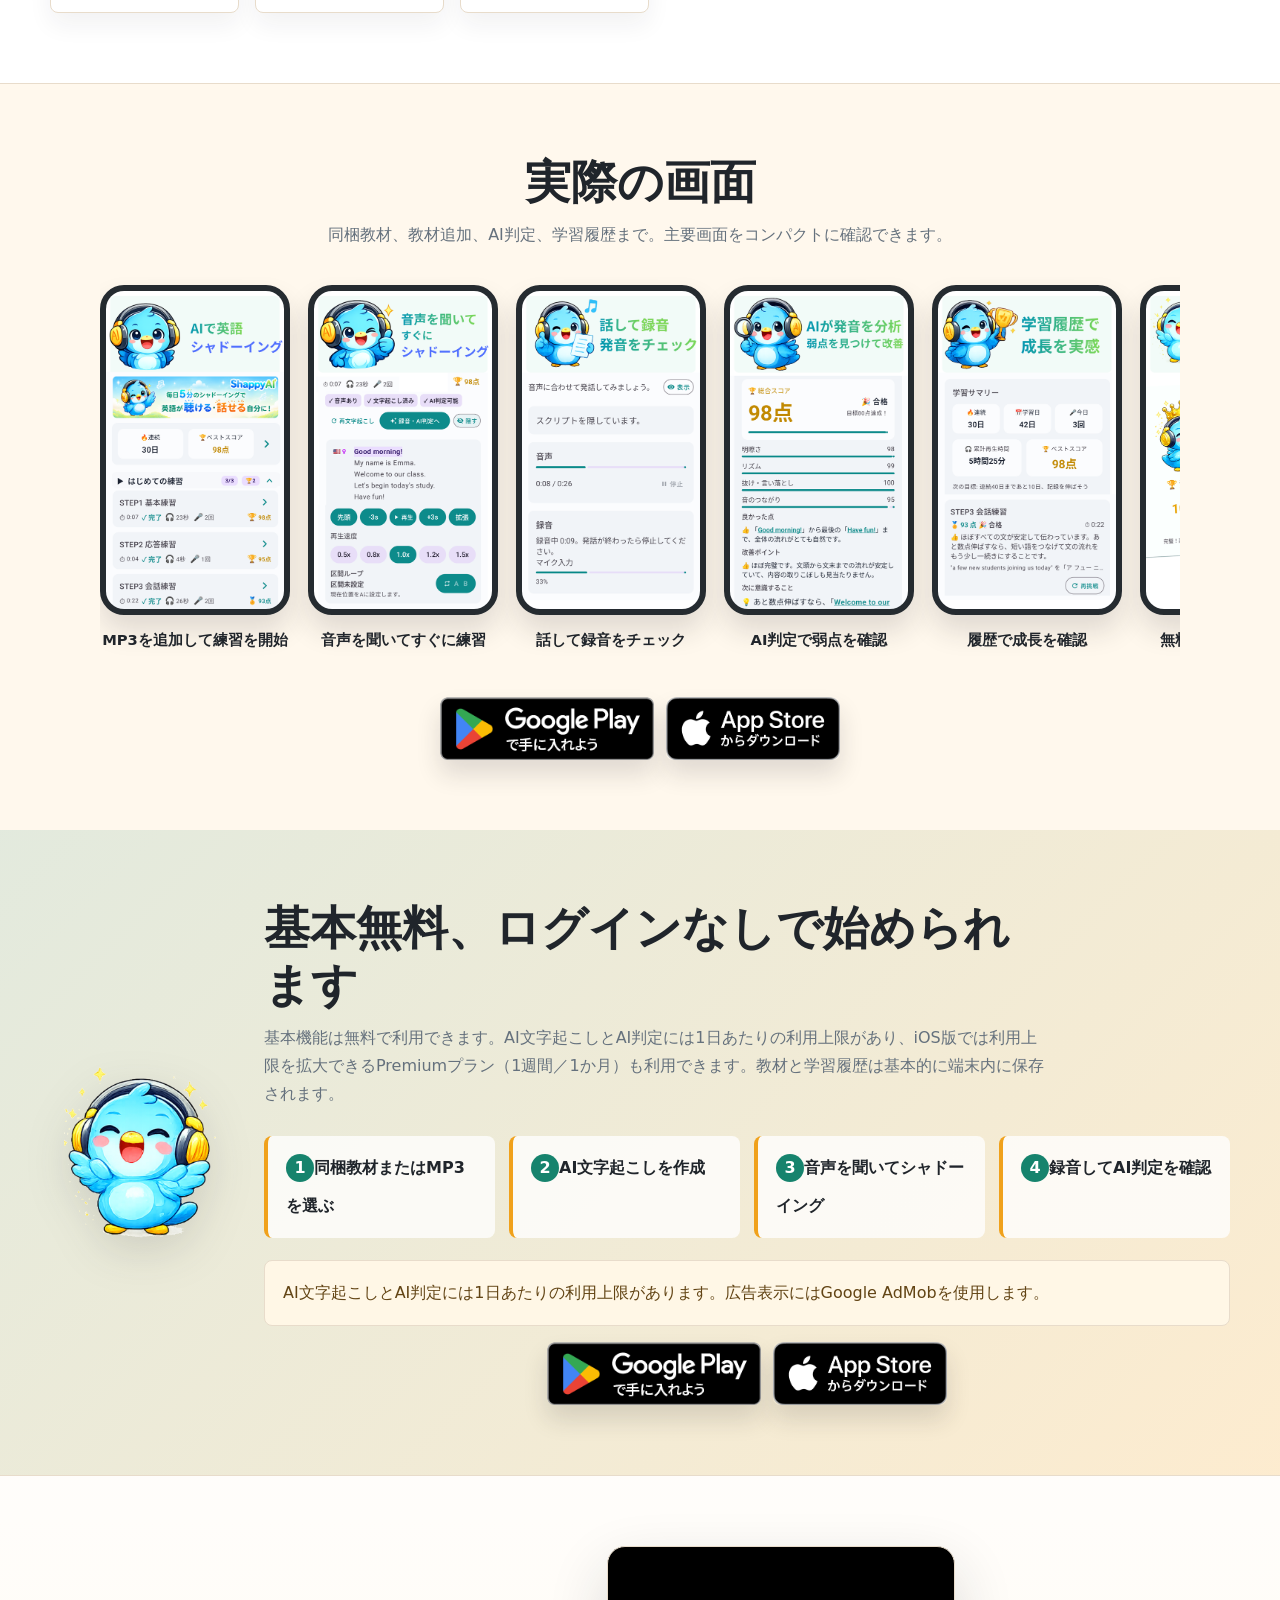
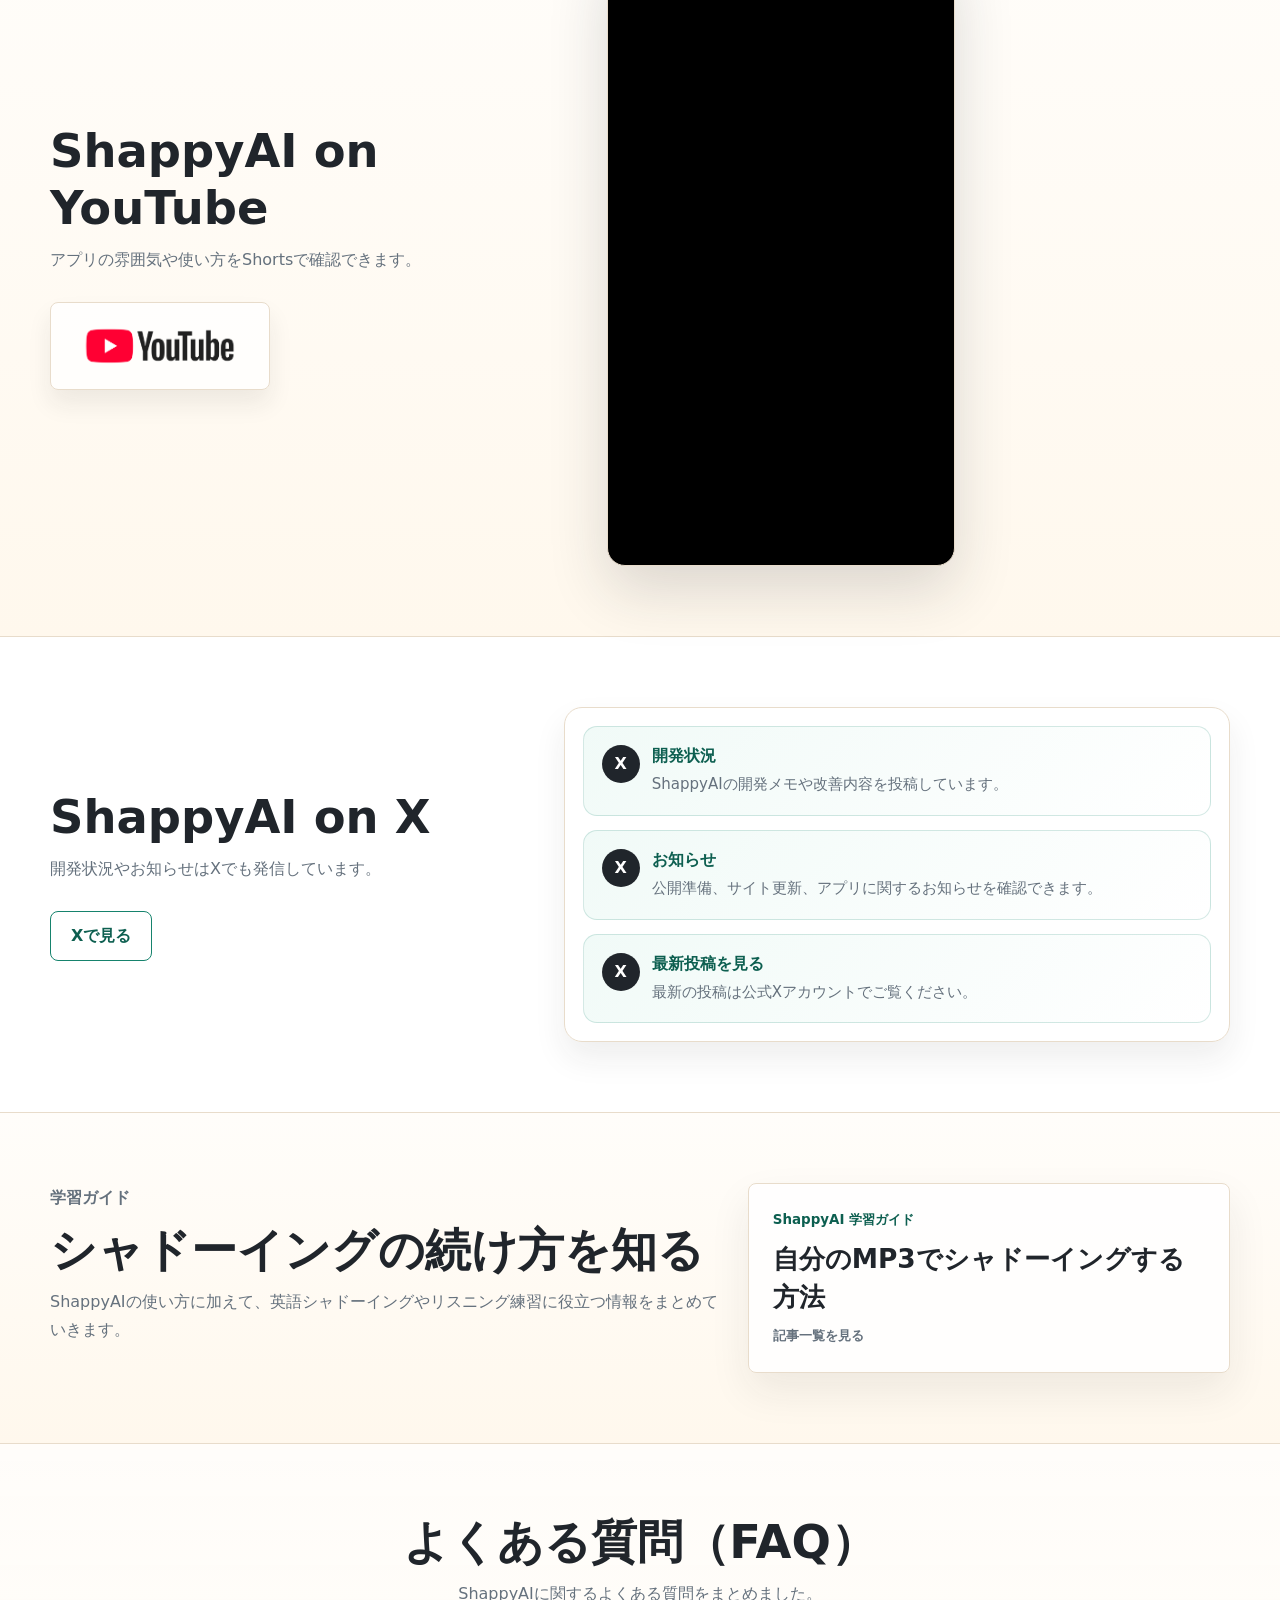
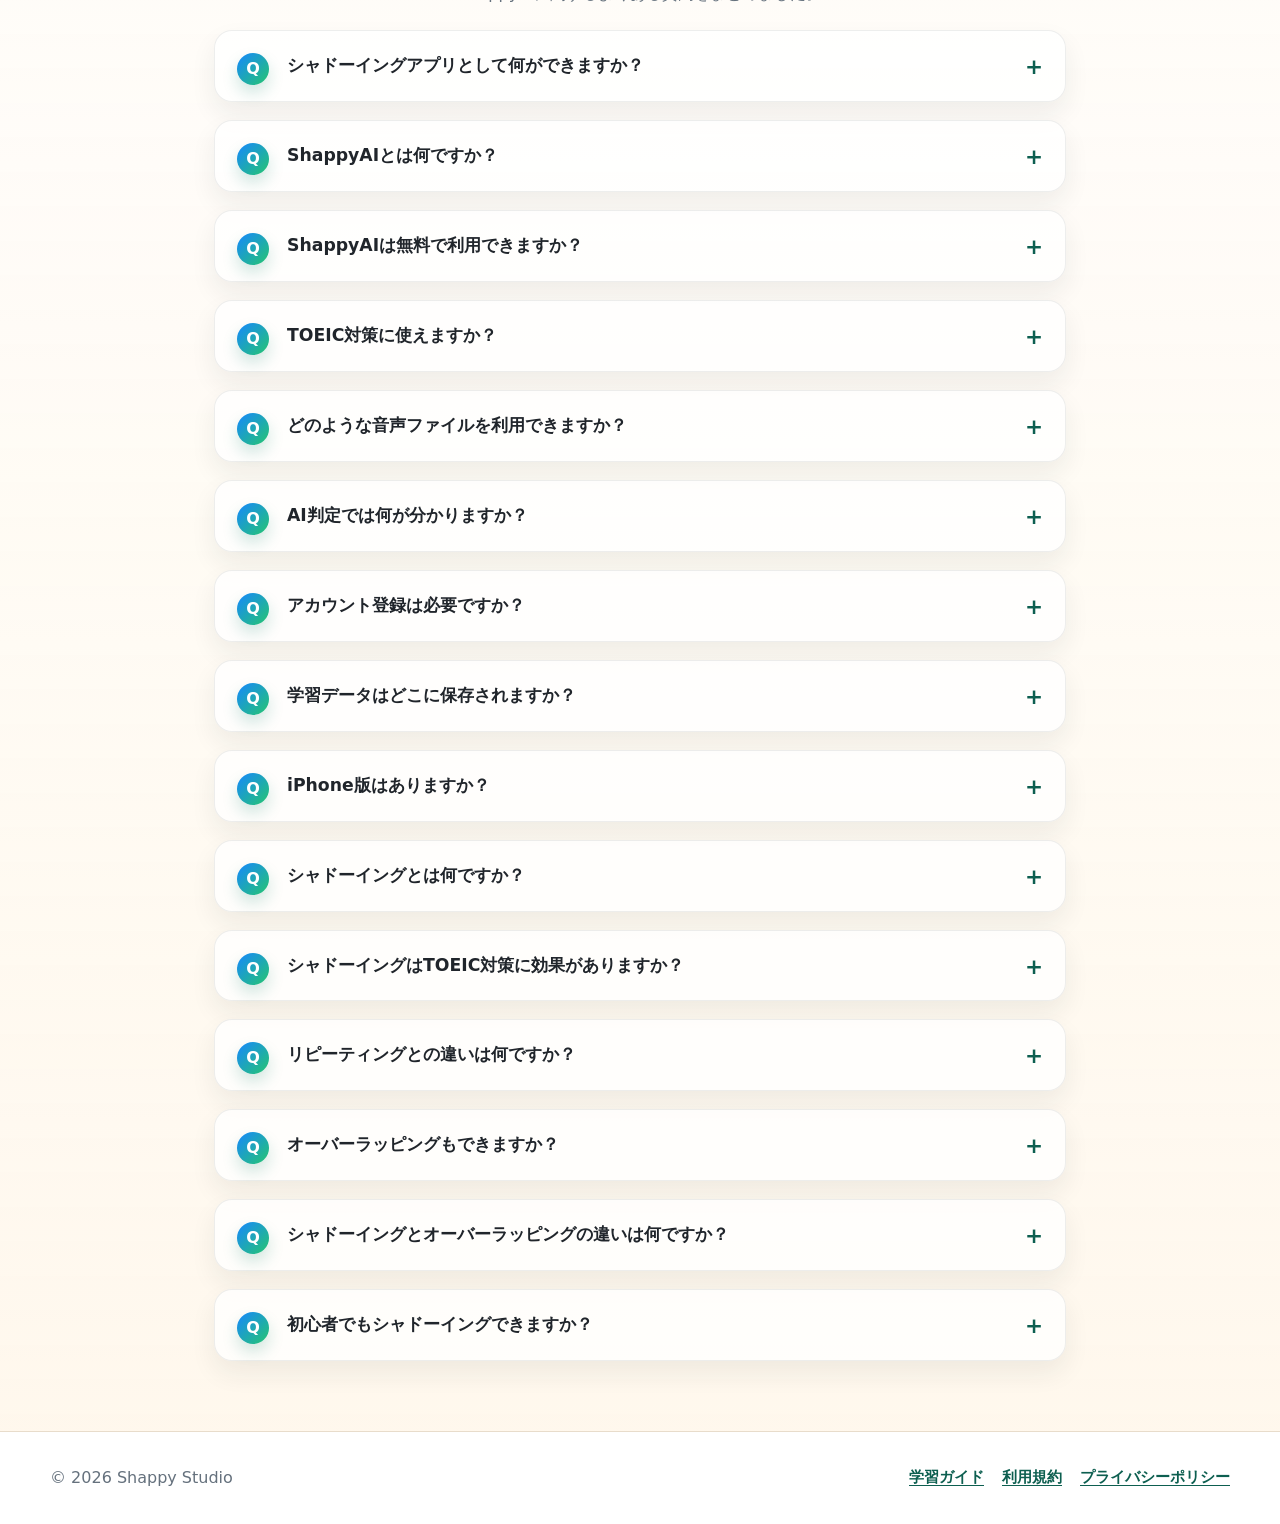
==== commit b46f5d61: "iOS App Store導線を公式サイトへ追加" ====
--- a/index.html
+++ b/index.html
@@ -57,10 +57,10 @@
             "@id": "https://shappyai.github.io/#app",
             "name": "ShappyAI",
             "applicationCategory": "EducationalApplication",
-            "operatingSystem": "Android",
+            "operatingSystem": ["Android", "iOS"],
             "url": "https://shappyai.github.io/",
             "image": "https://shappyai.github.io/assets/feature_graphic.png",
-            "description": "ShappyAIは、同梱教材やMP3教材を使った英語シャドーイング練習を補助する無料Androidアプリです。AI文字起こし、スクリプト編集、録音、AI判定、学習履歴に対応し、TOEICリスニング学習にも活用できます。",
+            "description": "ShappyAIは、同梱教材やMP3教材を使った英語シャドーイング練習を補助する無料で始められるアプリです。AI文字起こし、スクリプト編集、録音、AI判定、学習履歴に対応し、TOEICリスニング学習にも活用できます。",
             "keywords": "シャドーイングアプリ, シャドーイング アプリ, 英語シャドーイング, TOEICリスニング, 英語リスニング",
             "offers": {
               "@type": "Offer",
@@ -88,7 +88,7 @@
                 "name": "ShappyAIとは何ですか？",
                 "acceptedAnswer": {
                   "@type": "Answer",
-                  "text": "ShappyAIは、英語シャドーイング練習をサポートするAndroidアプリです。同梱教材ですぐに試せて、MP3教材の追加、AI文字起こし、スクリプト編集、録音、AI判定を利用できます。"
+                  "text": "ShappyAIは、英語シャドーイング練習をサポートするアプリです。同梱教材ですぐに試せて、MP3教材の追加、AI文字起こし、スクリプト編集、録音、AI判定を利用できます。"
                 }
               },
               {
@@ -96,7 +96,7 @@
                 "name": "ShappyAIは無料で利用できますか？",
                 "acceptedAnswer": {
                   "@type": "Answer",
-                  "text": "はい。Ver1は無料で利用できます。AI文字起こしとAI判定には1日あたりの利用上限があります。"
+                  "text": "はい。基本機能は無料で利用できます。AI文字起こしとAI判定には1日あたりの利用上限があり、iOS版では利用上限を拡大できるPremiumプラン（1週間／1か月）も利用できます。"
                 }
               },
               {
@@ -167,11 +167,16 @@
             <a class="button primary" href="#screenshots">画面を見る</a>
             <a class="button secondary" href="privacy/">プライバシーポリシー</a>
           </div>
-          <a class="play-badge play-badge-hero" href="https://play.google.com/store/apps/details?id=com.shappy.app" target="_blank" rel="noopener noreferrer" data-play-store-location="hero" aria-label="Google PlayでShappyAIを開く">
-            <img src="assets/GetItOnGooglePlay.png" width="270" height="80" alt="Google Playで手に入れよう">
-          </a>
+          <div class="play-badge-row play-badge-hero">
+            <a class="play-badge" href="https://play.google.com/store/apps/details?id=com.shappy.app" target="_blank" rel="noopener noreferrer" data-play-store-location="hero" aria-label="Google PlayでShappyAIを開く">
+              <img src="assets/GetItOnGooglePlay.png" width="270" height="80" alt="Google Playで手に入れよう">
+            </a>
+            <a class="play-badge app-store-badge" href="https://apps.apple.com/jp/app/shappyai/id6808015296" target="_blank" rel="noopener noreferrer" data-app-store-location="hero" aria-label="App StoreでShappyAIを開く">
+              <img src="assets/Download_on_the_App_Store.png" width="453" height="166" alt="App Storeからダウンロード">
+            </a>
+          </div>
           <dl class="hero-facts" aria-label="ShappyAIの特徴">
-            <div><dt>価格</dt><dd>無料</dd></div>
+            <div><dt>価格</dt><dd>基本無料</dd></div>
             <div><dt>保存</dt><dd>端末内中心</dd></div>
             <div><dt>利用</dt><dd>ログインなし</dd></div>
           </dl>
@@ -196,7 +201,7 @@
         <div class="section-inner">
           <div class="section-title">
             <h2 id="about-shappyai">ShappyAIとは</h2>
-            <p>ShappyAIは、英語音声を使ったシャドーイング練習を続けやすくする無料Androidアプリです。同梱教材ですぐに練習を始められ、TOEIC学習、英語リスニング、発音練習、スピーキング練習のために、手持ちのMP3も教材として活用できます。</p>
+            <p>ShappyAIは、英語音声を使ったシャドーイング練習を続けやすくする、無料で始められるアプリです。同梱教材ですぐに練習を始められ、TOEIC学習、英語リスニング、発音練習、スピーキング練習のために、手持ちのMP3も教材として活用できます。</p>
           </div>
           <div class="info-grid">
             <article class="info-card">
@@ -205,7 +210,7 @@
             </article>
             <article class="info-card">
               <h3>無料版の範囲</h3>
-              <p>Ver1は無料で利用できます。課金、ログイン、クラウド保存、端末間同期は提供せず、AI文字起こしとAI判定には1日あたりの利用上限があります。</p>
+              <p>基本機能は無料で利用できます。AI文字起こしとAI判定には1日あたりの利用上限があり、iOS版では利用上限を拡大できるPremiumプラン（1週間／1か月）も利用できます。</p>
             </article>
             <article class="info-card">
               <h3>データの扱い</h3>
@@ -232,7 +237,7 @@
             </article>
             <article class="info-card">
               <h3>ログインなしで始めやすい</h3>
-              <p>Ver1は無料、ログインなしで利用できます。教材や学習履歴は基本的に端末内に保存されるため、まずは同梱教材で試し、慣れたら手持ちの英語音声も追加できます。</p>
+              <p>基本機能は無料、ログインなしで利用できます。教材や学習履歴は基本的に端末内に保存されるため、まずは同梱教材で試し、慣れたら手持ちの英語音声も追加できます。</p>
             </article>
           </div>
         </div>
@@ -263,7 +268,7 @@
               <tbody>
                 <tr>
                   <th>料金</th>
-                  <td class="is-shappy"><span class="comparison-mark best">◎</span>無料</td>
+                  <td class="is-shappy"><span class="comparison-mark best">◎</span>基本無料</td>
                   <td><span class="comparison-mark weak">△</span>21,780円/月</td>
                   <td><span class="comparison-mark ok">○</span>2,323円/月〜</td>
                 </tr>
@@ -293,7 +298,7 @@
                 </tr>
                 <tr>
                   <th>向いている人</th>
-                  <td class="is-shappy">無料で教材で練習しつつ<br />自分の音声を使いたい人</td>
+                  <td class="is-shappy">基本無料で教材で練習しつつ<br />自分の音声を使いたい人</td>
                   <td>人の添削を受けたい人</td>
                   <td>教材で練習したい人</td>
                 </tr>
@@ -379,6 +384,9 @@
             <a class="play-badge" href="https://play.google.com/store/apps/details?id=com.shappy.app" target="_blank" rel="noopener noreferrer" data-play-store-location="screenshots" aria-label="Google PlayでShappyAIを開く">
               <img src="assets/GetItOnGooglePlay.png" width="270" height="80" alt="Google Playで手に入れよう">
             </a>
+            <a class="play-badge app-store-badge" href="https://apps.apple.com/jp/app/shappyai/id6808015296" target="_blank" rel="noopener noreferrer" data-app-store-location="screenshots" aria-label="App StoreでShappyAIを開く">
+              <img src="assets/Download_on_the_App_Store.png" width="453" height="166" alt="App Storeからダウンロード">
+            </a>
           </div>
         </div>
       </section>
@@ -388,8 +396,8 @@
           <img class="closing-mascot" src="assets/character_streak_milestone.png" width="360" height="360" alt="">
           <div>
             <div class="section-title">
-              <h2>無料、ログインなしで始められます</h2>
-              <p>Ver1では課金、ログイン、クラウド保存、端末間同期は提供しません。教材と学習履歴は基本的に端末内に保存されます。</p>
+              <h2>基本無料、ログインなしで始められます</h2>
+              <p>基本機能は無料で利用できます。AI文字起こしとAI判定には1日あたりの利用上限があり、iOS版では利用上限を拡大できるPremiumプラン（1週間／1か月）も利用できます。教材と学習履歴は基本的に端末内に保存されます。</p>
             </div>
             <div class="steps">
               <div class="step">同梱教材またはMP3を選ぶ</div>
@@ -398,9 +406,14 @@
               <div class="step">録音してAI判定を確認</div>
             </div>
             <p class="note">AI文字起こしとAI判定には1日あたりの利用上限があります。広告表示にはGoogle AdMobを使用します。</p>
-            <a class="play-badge play-badge-closing" href="https://play.google.com/store/apps/details?id=com.shappy.app" target="_blank" rel="noopener noreferrer" data-play-store-location="footer" aria-label="Google PlayでShappyAIを開く">
-              <img src="assets/GetItOnGooglePlay.png" width="270" height="80" alt="Google Playで手に入れよう">
-            </a>
+            <div class="play-badge-row play-badge-closing">
+              <a class="play-badge" href="https://play.google.com/store/apps/details?id=com.shappy.app" target="_blank" rel="noopener noreferrer" data-play-store-location="footer" aria-label="Google PlayでShappyAIを開く">
+                <img src="assets/GetItOnGooglePlay.png" width="270" height="80" alt="Google Playで手に入れよう">
+              </a>
+              <a class="play-badge app-store-badge" href="https://apps.apple.com/jp/app/shappyai/id6808015296" target="_blank" rel="noopener noreferrer" data-app-store-location="footer" aria-label="App StoreでShappyAIを開く">
+                <img src="assets/Download_on_the_App_Store.png" width="453" height="166" alt="App Storeからダウンロード">
+              </a>
+            </div>
           </div>
         </div>
       </section>
@@ -492,7 +505,7 @@
             <details class="faq-item">
               <summary>ShappyAIとは何ですか？</summary>
               <p>
-                ShappyAIは、英語シャドーイング練習をサポートするAndroidアプリです。
+                ShappyAIは、英語シャドーイング練習をサポートするアプリです。
                 同梱教材ですぐに試せて、MP3教材の追加、AI文字起こし、スクリプト編集、録音、AI判定を利用できます。
               </p>
             </details>
@@ -500,8 +513,8 @@
             <details class="faq-item">
               <summary>ShappyAIは無料で利用できますか？</summary>
               <p>
-                はい。Ver1は無料で利用できます。
-                AI文字起こしとAI判定には1日あたりの利用上限があります。
+                はい。基本機能は無料で利用できます。
+                AI文字起こしとAI判定には1日あたりの利用上限があり、iOS版では利用上限を拡大できるPremiumプラン（1週間／1か月）も利用できます。
               </p>
             </details>
 
@@ -532,7 +545,7 @@
             <details class="faq-item">
               <summary>アカウント登録は必要ですか？</summary>
               <p>
-                Ver1ではアカウント登録は不要です。
+                アカウント登録は不要です。
                 ログインなしで利用できます。
               </p>
             </details>
@@ -548,8 +561,8 @@
             <details class="faq-item">
               <summary>iPhone版はありますか？</summary>
               <p>
-                現在はAndroid版を提供しています。
-                今後の対応については未定です。
+                はい。iOS版をApp Storeで提供しています。
+                Android版もGoogle Playで利用できます。
               </p>
             </details>
                       
@@ -626,6 +639,15 @@
           }
         });
       });
+      document.querySelectorAll('[data-app-store-location]').forEach((link) => {
+        link.addEventListener('click', () => {
+          if (typeof gtag === 'function') {
+            gtag('event', 'click_app_store', {
+              location: link.dataset.appStoreLocation
+            });
+          }
+        });
+      });
     </script>
   </body>
 </html>
--- a/styles.css
+++ b/styles.css
@@ -91,7 +91,7 @@
   max-width: 1180px;
   min-height: 680px;
   margin: 0 auto;
-  padding: 68px 24px 42px;
+  padding: 14px 24px 42px;
 }
 
 .hero-copy {
@@ -193,8 +193,15 @@
 
 .play-badge-row {
   display: flex;
+  flex-wrap: wrap;
+  align-items: center;
   justify-content: center;
+  gap: 12px;
   margin-top: 18px;
+}
+
+.app-store-badge {
+  width: min(174px, 100%);
 }
 
 .play-badge-closing {
@@ -439,18 +446,49 @@
   font-weight: 800;
 }
 
+.guide-link-text {
+  justify-self: end;
+  display: inline-flex;
+  align-items: center;
+  justify-content: center;
+  min-height: 42px;
+  margin-top: 8px;
+  padding: 8px 18px;
+  border: 1px solid var(--brand);
+  border-radius: 8px;
+  color: var(--brand-strong);
+  background: rgba(255, 255, 255, 0.82);
+}
+
 .guide-page {
   background: rgba(255, 248, 237, 0.74);
 }
 
 .guide-hero,
 .article-header {
+  padding-top: 14px;
   padding-bottom: 42px;
 }
 
 .guide-list-section,
 .article-body-section {
   padding-top: 28px;
+}
+
+.article-header {
+  padding-bottom: 10px;
+}
+
+.guide-hero {
+  padding-bottom: 6px;
+}
+
+.guide-list-section {
+  padding-top: 5px;
+}
+
+.article-body-section {
+  padding-top: 8px;
 }
 
 .guide-hero h1 {
@@ -494,10 +532,10 @@
 }
 
 .article-header h1 {
-  max-width: 820px;
+  max-width: 100%;
   margin: 0;
-  font-size: clamp(2.4rem, 7vw, 4.6rem);
-  line-height: 1.15;
+  font-size: clamp(1.8rem, 3vw, 2.5rem);
+  line-height: 1.25;
 }
 
 .article-date {
@@ -509,7 +547,7 @@
 .article-body,
 .article-related,
 .article-cta {
-  padding: 26px;
+  padding: 34px;
   border: 1px solid var(--line);
   border-radius: 8px;
   background: rgba(255, 255, 255, 0.86);
@@ -517,6 +555,9 @@
 
 .article-body {
   min-height: 280px;
+  color: var(--muted);
+  font-size: 1.02rem;
+  line-height: 1.9;
 }
 
 .article-body p,
@@ -524,6 +565,85 @@
 .article-cta p {
   margin: 0;
   color: var(--muted);
+}
+
+.article-body p + p {
+  margin-top: 10px;
+}
+
+.article-body h2 {
+  margin: 42px 0 16px;
+  padding-bottom: 8px;
+  border-bottom: 3px solid rgba(22, 131, 109, 0.28);
+  color: var(--text);
+  font-size: clamp(1.55rem, 3.1vw, 2.05rem);
+  line-height: 1.35;
+}
+
+.article-body h2:first-child {
+  margin-top: 0;
+}
+
+.article-body h3 {
+  margin: 28px 0 8px;
+  color: var(--text);
+  font-size: 1.18rem;
+  line-height: 1.45;
+}
+
+.article-body ul,
+.article-body ol {
+  margin: 14px 0 22px;
+  padding-left: 1.45em;
+}
+
+.article-body li + li {
+  margin-top: 6px;
+}
+
+.article-body figure {
+  margin: 34px 0;
+}
+
+.article-image {
+  display: grid;
+  justify-items: center;
+}
+
+.article-image-grid {
+  display: grid;
+  grid-template-columns: repeat(2, minmax(0, 1fr));
+  gap: 18px;
+  align-items: start;
+  max-width: 720px;
+  margin: 34px auto;
+}
+
+.article-image-grid .article-image {
+  margin: 0;
+}
+
+.article-body img {
+  display: block;
+  width: auto;
+  max-width: 100%;
+  max-height: min(90vh, 760px);
+  height: auto;
+  border: 1px solid var(--line);
+  border-radius: 8px;
+  background: var(--surface);
+  box-shadow: 0 16px 38px rgba(32, 37, 43, 0.08);
+}
+
+.article-image-grid img {
+  max-height: min(90vh, 620px);
+}
+
+.article-body figcaption {
+  margin-top: 8px;
+  color: var(--muted);
+  font-size: 0.9rem;
+  text-align: center;
 }
 
 .article-related,
@@ -1030,6 +1150,26 @@
   vertical-align: top;
 }
 
+.support-cta {
+  margin: 28px 0 0;
+}
+
+.support-cta .button {
+  min-height: 56px;
+  padding: 14px 32px;
+  border-radius: 10px;
+  font-size: 1.08rem;
+}
+
+.support-links {
+  display: grid;
+  gap: 10px;
+  margin: 4px 0 0;
+  padding: 0;
+  list-style: none;
+  font-weight: 800;
+}
+
 .site-footer {
   padding: 32px 24px;
   border-top: 1px solid var(--line);
@@ -1057,7 +1197,7 @@
 
   .hero {
     min-height: 0;
-    padding-top: 44px;
+    padding-top: 14px;
   }
 
   .phone-showcase {
@@ -1136,6 +1276,10 @@
     padding-inline: 16px;
   }
 
+  .support-cta .button {
+    width: 100%;
+  }
+
   .doc h1 {
     font-size: clamp(2rem, 11vw, 3rem);
   }
@@ -1236,6 +1380,25 @@
     flex-direction: column;
   }
 
+  .article-body {
+    font-size: 0.96rem;
+    line-height: 1.85;
+  }
+
+  .article-body h2 {
+    margin-top: 34px;
+    font-size: clamp(1.35rem, 6.4vw, 1.75rem);
+  }
+
+  .article-body h3 {
+    margin-top: 24px;
+  }
+
+  .article-image-grid {
+    grid-template-columns: 1fr;
+    max-width: 360px;
+  }
+
   .faq-item {
     padding: 18px 16px 18px 58px;
     border-radius: 14px;
